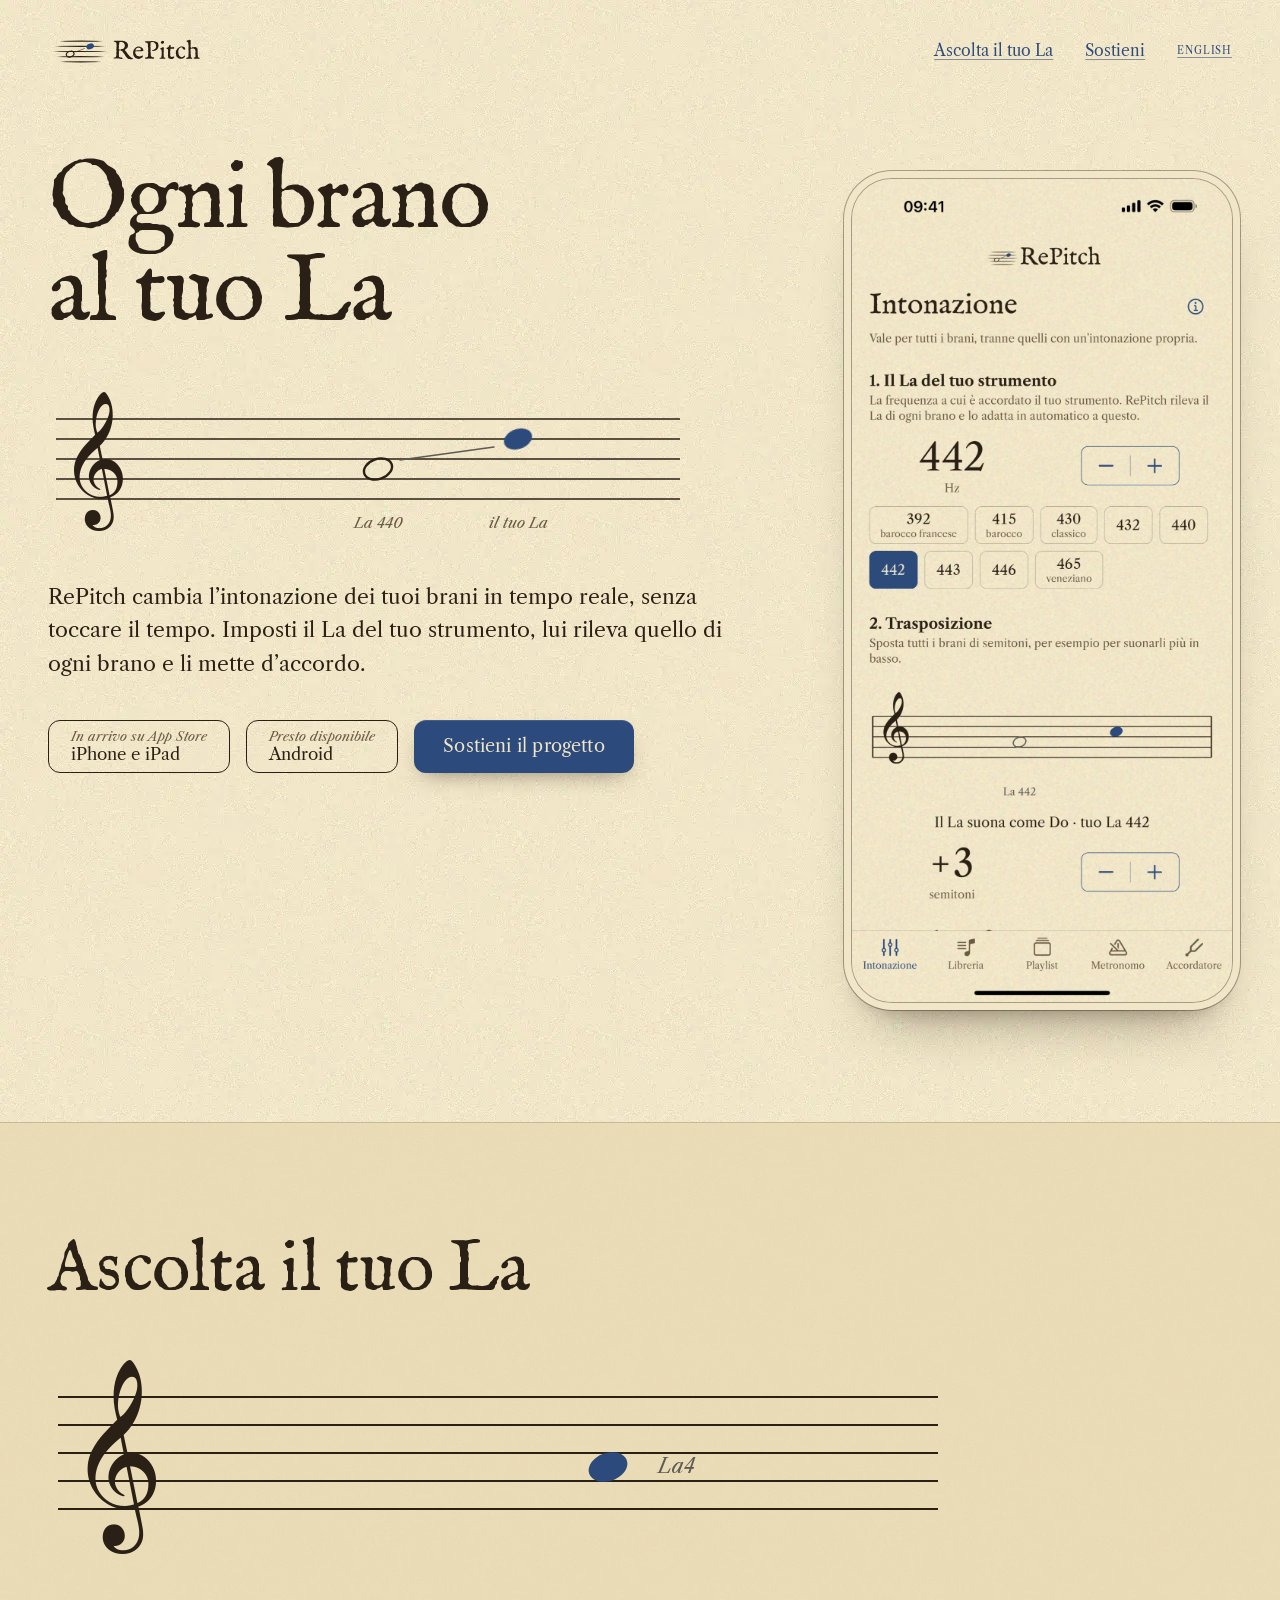
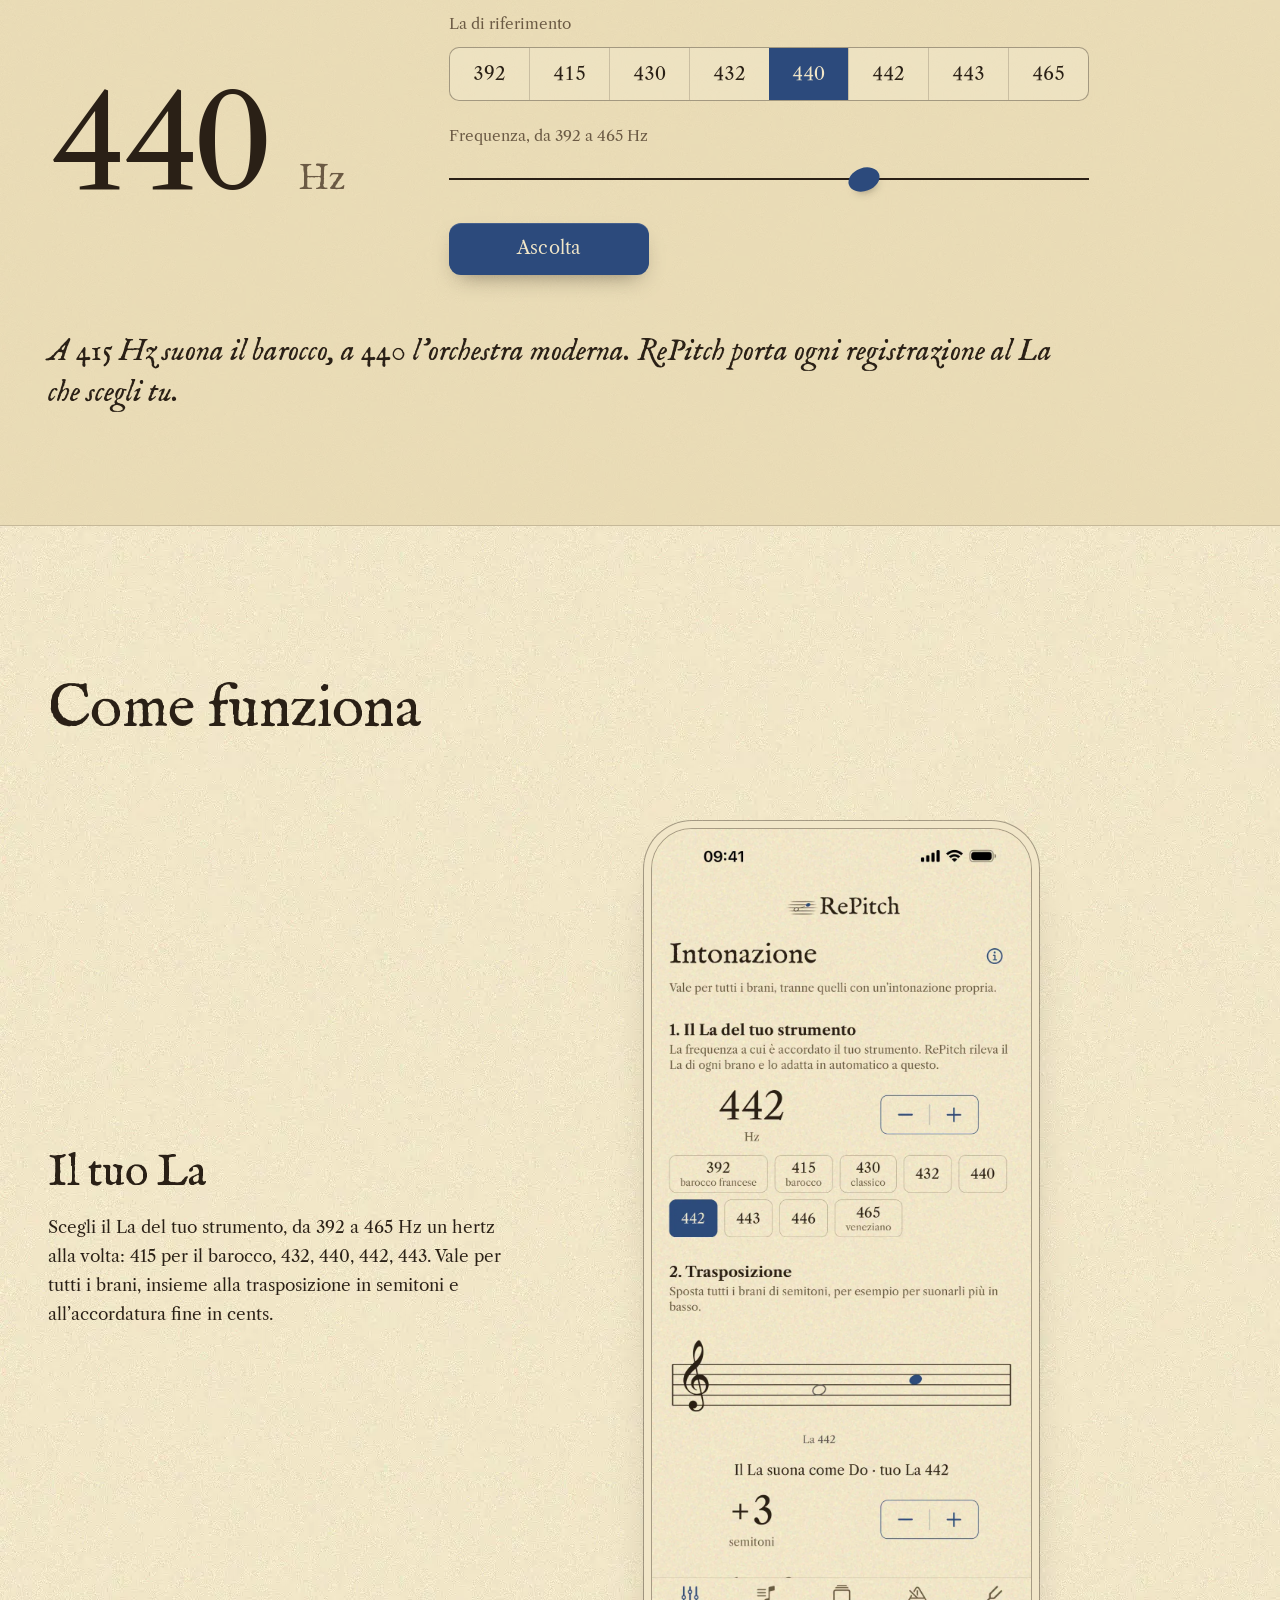
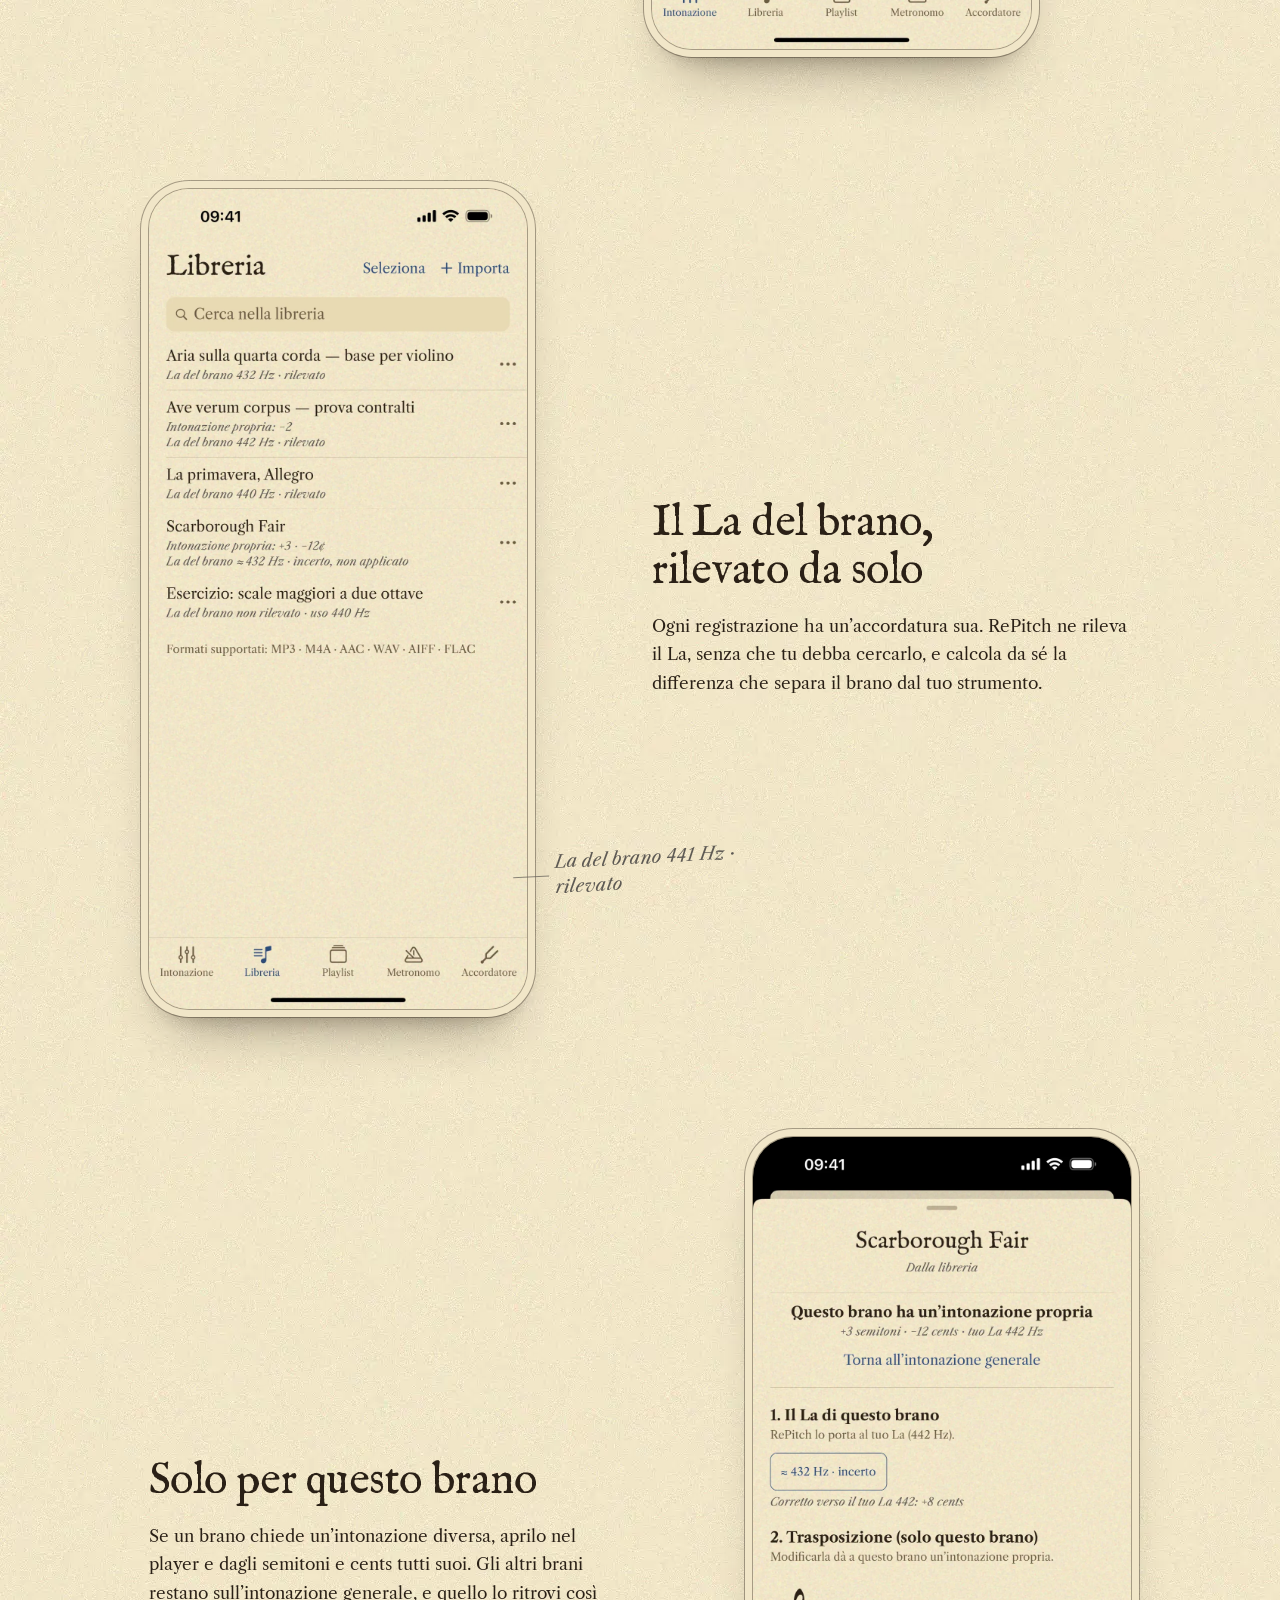
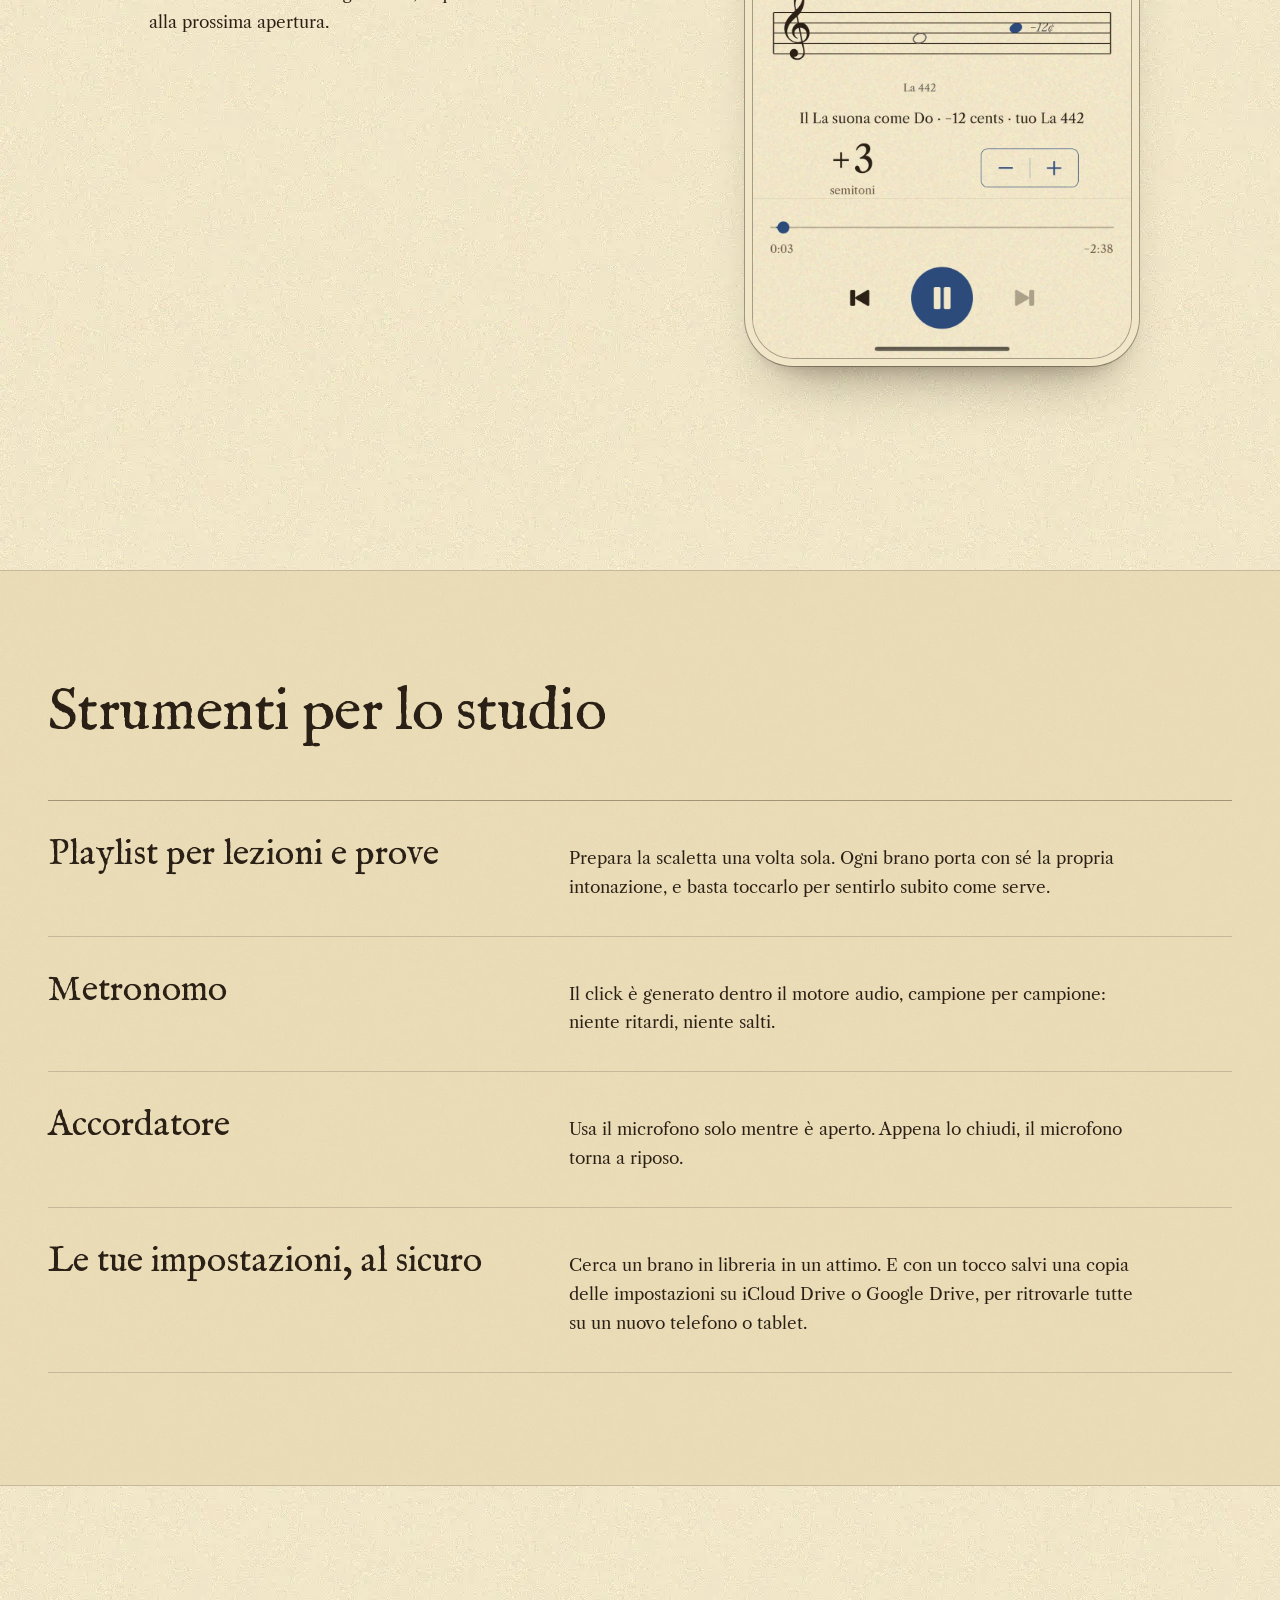
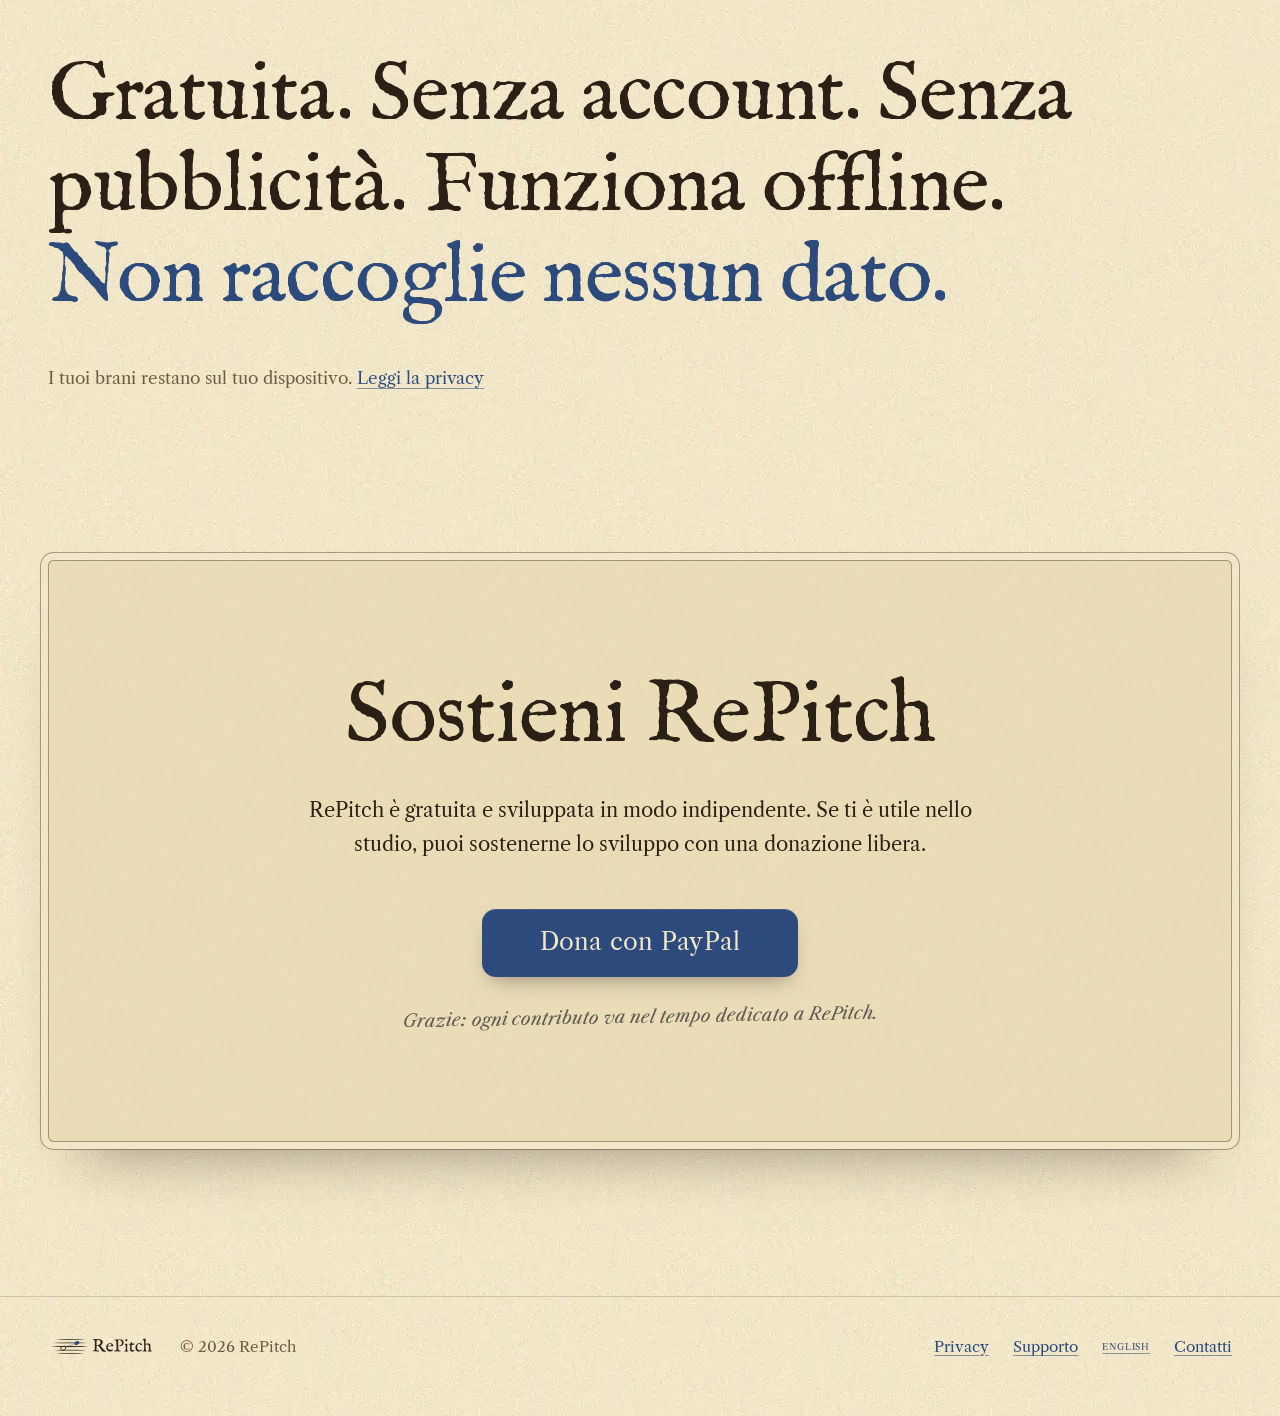
==== index.html @ 749bb919 "Aggiorna sito 2026-10-16" ====
<!doctype html>
<html lang="it" class="no-js">
<head>
<meta charset="utf-8">
<meta name="viewport" content="width=device-width, initial-scale=1">
<title>RePitch — Ogni brano al tuo La</title>
<meta name="description" content="RePitch cambia l’intonazione dei tuoi brani in tempo reale, senza toccare il tempo. App per iPhone e iPad, gratuita e senza account. Presto anche su Android.">
<meta name="theme-color" content="#F1E6C8" media="(prefers-color-scheme: light)">
<meta name="theme-color" content="#1B1510" media="(prefers-color-scheme: dark)">
<meta name="color-scheme" content="light dark">

<!-- Open Graph / Twitter: i crawler dei social richiedono URL ASSOLUTI. -->
<meta property="og:type" content="website">
<meta property="og:locale" content="it_IT">
<meta property="og:locale:alternate" content="en_GB">
<meta property="og:site_name" content="RePitch">
<meta property="og:title" content="RePitch — Ogni brano al tuo La">
<meta property="og:description" content="Cambia l’intonazione dei tuoi brani in tempo reale, senza toccare il tempo. In arrivo su App Store, presto anche su Android.">
<meta property="og:url" content="https://re-pitch.it/">
<meta property="og:image" content="https://re-pitch.it/assets/social/og-image.png">
<meta property="og:image:width" content="1200">
<meta property="og:image:height" content="630">
<meta property="og:image:alt" content="Ogni brano al tuo La — RePitch, in arrivo su App Store">
<meta name="twitter:card" content="summary_large_image">
<meta name="twitter:title" content="RePitch — Ogni brano al tuo La">
<meta name="twitter:description" content="Cambia l’intonazione dei tuoi brani in tempo reale, senza toccare il tempo.">
<meta name="twitter:image" content="https://re-pitch.it/assets/social/og-image.png">

<link rel="alternate" hreflang="it" href="https://re-pitch.it/">
<link rel="alternate" hreflang="en" href="https://re-pitch.it/en/">
<link rel="alternate" hreflang="x-default" href="https://re-pitch.it/en/">
<link rel="icon" href="assets/favicon-48.png" sizes="48x48" type="image/png">
<link rel="icon" href="assets/mark.svg" type="image/svg+xml">
<link rel="apple-touch-icon" href="assets/apple-touch-icon.png">
<link rel="preload" href="assets/fonts/fell.ttf" as="font" type="font/ttf" crossorigin>
<link rel="preload" href="assets/fonts/caslon.ttf" as="font" type="font/ttf" crossorigin>
<link rel="stylesheet" href="styles.css">
<script type="module" src="main.js"></script>
</head>
<body>
<a class="skip" href="#contenuto">Vai al contenuto</a>

<header class="top wrap">
  <a class="brand" href="./" aria-label="RePitch, pagina iniziale">
    <picture>
      <source srcset="assets/logo-dark.svg" media="(prefers-color-scheme: dark)">
      <img src="assets/logo.svg" alt="RePitch" width="1343" height="560">
    </picture>
  </a>
  <nav aria-label="Principale">
    <a href="#ascolta">Ascolta il tuo La</a>
    <a href="#sostieni">Sostieni</a>
    <a class="lang-switch lang-top" href="en/" lang="en" hreflang="en">English</a>
  </nav>
</header>

<main id="contenuto">

<!-- 1. Apertura -->
<section class="hero wrap" aria-labelledby="titolo">
  <div class="hero-copy">
    <h1 id="titolo">Ogni brano al tuo&nbsp;La</h1>

    <svg class="hero-staff" viewBox="0 0 640 160" role="img" aria-label="Un rigo musicale: la nota sale fino all’altezza giusta">
      <g class="lines" stroke="currentColor" stroke-width="1.6">
        <line x1="8" x2="632" y1="35" y2="35"/><line x1="8" x2="632" y1="55" y2="55"/><line x1="8" x2="632" y1="75" y2="75"/><line x1="8" x2="632" y1="95" y2="95"/><line x1="8" x2="632" y1="115" y2="115"/>
      </g>
      <text class="clef" x="22" y="115" font-size="80" fill="currentColor" aria-hidden="true">&#x1D11E;</text>
      <ellipse class="note-ref" cx="330" cy="85" rx="14.5" ry="10" transform="rotate(-20 330 85)" fill="none" stroke="currentColor" stroke-width="2.4"/>
      <line class="gliss" x1="352" y1="76" x2="446" y2="63" stroke="var(--pencil)" stroke-width="1.4" stroke-linecap="round"/>
      <g class="note-rise"><ellipse cx="470" cy="55" rx="14.5" ry="10" transform="rotate(-20 470 55)" fill="var(--blue)"/></g>
      <text class="staff-label" x="330" y="144" text-anchor="middle" font-size="15" fill="var(--sepia)">La 440</text>
      <text class="staff-label" x="470" y="144" text-anchor="middle" font-size="15" fill="var(--sepia)">il tuo La</text>
    </svg>

    <p class="lead">RePitch cambia l’intonazione dei tuoi brani in tempo reale, senza toccare il tempo. Imposti il La del tuo strumento, lui rileva quello di ogni brano e li mette d’accordo.</p>

    <div class="actions">
      <p class="badge" role="note">
        <span class="badge-small">In arrivo su App Store</span>
        <span class="badge-big">iPhone e iPad</span>
      </p>
      <p class="badge" role="note">
        <span class="badge-small">Presto disponibile</span>
        <span class="badge-big">Android</span>
      </p>
      <a class="btn btn-solid" href="https://paypal.me/matteofrige459" data-donate rel="noopener">Sostieni il progetto</a>
    </div>
  </div>

  <figure class="phone hero-phone">
    <div class="frame">
      <picture>
        <source srcset="assets/intonazione-tab-dark.webp" media="(prefers-color-scheme: dark)">
        <img src="assets/intonazione-tab-light.webp" width="1000" height="2173" alt="La schermata Intonazione di RePitch: il rigo con il La, i semitoni, i cents e i preset del La di riferimento." fetchpriority="high">
      </picture>
    </div>
  </figure>
</section>

<!-- 2. Firma interattiva -->
<section id="ascolta" class="sign band" aria-labelledby="t-ascolta" data-la>
  <div class="wrap">
    <h2 id="t-ascolta">Ascolta il tuo&nbsp;La</h2>

    <svg class="sign-staff" viewBox="0 0 900 232" role="img" aria-label="Rigo musicale con la chiave di violino e la nota La">
      <g stroke="currentColor" stroke-width="2">
        <line x1="10" x2="890" y1="50" y2="50"/><line x1="10" x2="890" y1="78" y2="78"/><line x1="10" x2="890" y1="106" y2="106"/><line x1="10" x2="890" y1="134" y2="134"/><line x1="10" x2="890" y1="162" y2="162"/>
      </g>
      <text class="clef" x="34" y="162" font-size="112" fill="currentColor" aria-hidden="true">&#x1D11E;</text>
      <g data-la-note>
        <ellipse cx="560" cy="120" rx="20" ry="14" transform="rotate(-20 560 120)" fill="var(--blue)"/>
        <text class="staff-label" x="610" y="126" font-size="20" fill="var(--pencil)" font-style="italic">La4</text>
      </g>
    </svg>

    <div class="sign-ui">
      <div class="sign-value">
        <output for="la-slider" data-la-value aria-live="off">440</output>
        <span class="unit">Hz</span>
      </div>

      <div class="sign-controls">
        <fieldset class="presets">
          <legend>La di riferimento</legend>
          <div class="seg">
            <input type="radio" name="la-preset" id="p392" value="392"><label for="p392">392</label>
            <input type="radio" name="la-preset" id="p415" value="415"><label for="p415">415</label>
            <input type="radio" name="la-preset" id="p430" value="430"><label for="p430">430</label>
            <input type="radio" name="la-preset" id="p432" value="432"><label for="p432">432</label>
            <input type="radio" name="la-preset" id="p440" value="440" checked><label for="p440">440</label>
            <input type="radio" name="la-preset" id="p442" value="442"><label for="p442">442</label>
            <input type="radio" name="la-preset" id="p443" value="443"><label for="p443">443</label>
            <input type="radio" name="la-preset" id="p465" value="465"><label for="p465">465</label>
          </div>
        </fieldset>

        <div class="slider-row">
          <label for="la-slider">Frequenza, da 392 a 465 Hz</label>
          <input id="la-slider" data-la-slider type="range" min="392" max="465" step="1" value="440">
        </div>

        <button type="button" class="btn btn-solid btn-play js-only" data-la-play data-label-play="Ascolta" data-label-stop="Ferma" aria-pressed="false">Ascolta</button>
      </div>
    </div>

    <p class="sign-line">A 415 Hz suona il barocco, a 440 l’orchestra moderna. RePitch porta ogni registrazione al La che scegli tu.</p>
  </div>
</section>

<!-- 3. Come funziona -->
<section id="come-funziona" class="steps wrap" aria-labelledby="t-come">
  <h2 id="t-come" class="section-title">Come funziona</h2>

  <article class="step step-a">
    <div class="step-text">
      <h3>Il tuo La</h3>
      <p>Scegli il La del tuo strumento, da 392 a 465&nbsp;Hz un hertz alla volta: 415 per il barocco, 432, 440, 442, 443. Vale per tutti i brani, insieme alla trasposizione in semitoni e all’accordatura fine in cents.</p>
    </div>
    <figure class="phone">
      <div class="frame">
        <picture>
          <source srcset="assets/intonazione-tab-dark.webp" media="(prefers-color-scheme: dark)">
          <img src="assets/intonazione-tab-light.webp" width="1000" height="2173" alt="Il La di riferimento 442 selezionato nella schermata Intonazione." loading="lazy">
        </picture>
      </div>
    </figure>
  </article>

  <article class="step step-b">
    <figure class="phone">
      <div class="frame">
        <picture>
          <source srcset="assets/libreria-dark.webp" media="(prefers-color-scheme: dark)">
          <img src="assets/libreria-light.webp" width="1000" height="2173" alt="La libreria di RePitch con i brani importati e, accanto ad alcuni, l’intonazione propria annotata." loading="lazy">
        </picture>
      </div>
      <p class="pencil pencil-note" aria-hidden="false">La del brano 441&nbsp;Hz · rilevato</p>
    </figure>
    <div class="step-text">
      <h3>Il La del brano, rilevato da solo</h3>
      <p>Ogni registrazione ha un’accordatura sua. RePitch ne rileva il La, senza che tu debba cercarlo, e calcola da sé la differenza che separa il brano dal tuo strumento.</p>
    </div>
  </article>

  <article class="step step-c">
    <div class="step-text">
      <h3>Solo per questo brano</h3>
      <p>Se un brano chiede un’intonazione diversa, aprilo nel player e dagli semitoni e cents tutti suoi. Gli altri brani restano sull’intonazione generale, e quello lo ritrovi così alla prossima apertura.</p>
    </div>
    <figure class="phone">
      <div class="frame">
        <picture>
          <source srcset="assets/player-dark.webp" media="(prefers-color-scheme: dark)">
          <img src="assets/player-light.webp" width="1000" height="2173" alt="Il player di un brano con impostazioni proprie: il La del brano rilevato, il rigo e la trasposizione di più 3 semitoni." loading="lazy">
        </picture>
      </div>
    </figure>
  </article>
</section>

<!-- 4. Strumenti per lo studio -->
<section class="tools band" aria-labelledby="t-studio">
  <div class="wrap">
    <h2 id="t-studio" class="section-title">Strumenti per lo studio</h2>
    <dl class="ledger">
      <div>
        <dt>Playlist per lezioni e prove</dt>
        <dd>Prepara la scaletta una volta sola. Ogni brano porta con sé la propria intonazione, e basta toccarlo per sentirlo subito come serve.</dd>
      </div>
      <div>
        <dt>Metronomo</dt>
        <dd>Il click è generato dentro il motore audio, campione per campione: niente ritardi, niente salti.</dd>
      </div>
      <div>
        <dt>Accordatore</dt>
        <dd>Usa il microfono solo mentre è aperto. Appena lo chiudi, il microfono torna a riposo.</dd>
      </div>
      <div>
        <dt>Le tue impostazioni, al sicuro</dt>
        <dd>Cerca un brano in libreria in un attimo. E con un tocco salvi una copia delle impostazioni su iCloud Drive o Google Drive, per ritrovarle tutte su un nuovo telefono o tablet.</dd>
      </div>
    </dl>
  </div>
</section>

<!-- 5. Rispetto -->
<section class="respect wrap" aria-labelledby="t-rispetto">
  <h2 id="t-rispetto" class="visually-hidden">Come ti tratta RePitch</h2>
  <p class="respect-big">Gratuita. Senza account. Senza pubblicità. Funziona offline. <span>Non raccoglie nessun dato.</span></p>
  <p class="respect-small">I tuoi brani restano sul tuo dispositivo. <a href="privacy.html">Leggi la privacy</a></p>
</section>

<!-- 6. Sostieni -->
<section id="sostieni" class="support wrap" aria-labelledby="t-sostieni">
  <div class="plaque">
    <h2 id="t-sostieni">Sostieni RePitch</h2>
    <p class="support-text">RePitch è gratuita e sviluppata in modo indipendente. Se ti è utile nello studio, puoi sostenerne lo sviluppo con una donazione libera.</p>
    <a class="btn btn-solid btn-big" href="https://paypal.me/matteofrige459" data-donate rel="noopener">Dona con PayPal</a>
    <p class="pencil">Grazie: ogni contributo va nel tempo dedicato a RePitch.</p>
  </div>
</section>

</main>

<footer class="foot wrap">
  <a class="brand brand-small" href="./" aria-label="RePitch, pagina iniziale">
    <picture>
      <source srcset="assets/logo-dark.svg" media="(prefers-color-scheme: dark)">
      <img src="assets/logo.svg" alt="RePitch" width="1343" height="560" loading="lazy">
    </picture>
  </a>
  <p>© 2026 RePitch</p>
  <nav aria-label="Note legali e contatti">
    <a href="privacy.html">Privacy</a>
    <a href="support.html">Supporto</a>
    <a class="lang-switch" href="en/" lang="en" hreflang="en">English</a>
    <a href="mailto:info@re-pitch.it" data-contact>Contatti</a>
  </nav>
</footer>

</body>
</html>
---- styles.css ----
/* RePitch — carta da musica invecchiata, inchiostro d'incisione, un solo accento blu Henle. */
@font-face { font-family: "IM Fell English"; src: url(assets/fonts/fell.ttf) format("truetype"); font-weight: 400; font-style: normal; font-display: swap; }
@font-face { font-family: "IM Fell English"; src: url(assets/fonts/fell-italic.ttf) format("truetype"); font-weight: 400; font-style: italic; font-display: swap; }
@font-face { font-family: "Libre Caslon Text"; src: url(assets/fonts/caslon.ttf) format("truetype"); font-weight: 400; font-style: normal; font-display: swap; }
@font-face { font-family: "Libre Caslon Text"; src: url(assets/fonts/caslon-italic.ttf) format("truetype"); font-weight: 400; font-style: italic; font-display: swap; }
@font-face { font-family: "Libre Caslon Text"; src: url(assets/fonts/caslon-bold.ttf) format("truetype"); font-weight: 700; font-style: normal; font-display: swap; }
@font-face { font-family: "Noto Music"; src: url(assets/fonts/music.ttf) format("truetype"); font-display: block; }

:root {
  --paper: #F1E6C8;
  --plate: #E8D9B3;
  --ink: #2A2016;
  --sepia: #6B5A44;
  --blue: #2C4A7C;
  --on-blue: #F1E6C8;
  --pencil: #5E5A54;
  --rule: rgba(42, 32, 22, .38);
  --rule-soft: rgba(42, 32, 22, .18);
  --shadow: rgba(42, 32, 22, .5);
  --grain: url(assets/grain-light.webp);

  --fell: "IM Fell English", "Iowan Old Style", Georgia, serif;
  --caslon: "Libre Caslon Text", "Iowan Old Style", Georgia, serif;
  --gutter: clamp(16px, 4vw, 48px);
  --max: 1240px;
  --ease: cubic-bezier(.16, 1, .3, 1);
  color-scheme: light;
}
@media (prefers-color-scheme: dark) {
  :root {
    --paper: #1B1510;
    --plate: #261E16;
    --ink: #EBDDBA;
    --sepia: #B5A584;
    --blue: #9DB4DD;
    --on-blue: #1B1510;
    --pencil: #A39C90;
    --rule: rgba(235, 221, 186, .34);
    --rule-soft: rgba(235, 221, 186, .16);
    --shadow: rgba(0, 0, 0, .75);
    --grain: url(assets/grain-dark.webp);
    color-scheme: dark;
  }
}

*, *::before, *::after { box-sizing: border-box; }
html { -webkit-text-size-adjust: 100%; scroll-behavior: smooth; scroll-padding-top: 24px; scrollbar-color: var(--sepia) var(--paper); scrollbar-width: thin; }
body {
  margin: 0;
  background: var(--paper) var(--grain) repeat top left / 512px 512px;
  color: var(--ink);
  font: 400 1.0625rem/1.7 var(--caslon);
  font-variant-numeric: lining-nums;
  overflow-x: hidden;
  text-rendering: optimizeLegibility;
}
img, svg { display: block; max-width: 100%; height: auto; }
.visually-hidden { position: absolute; width: 1px; height: 1px; overflow: hidden; clip-path: inset(50%); white-space: nowrap; }
.wrap { width: 100%; max-width: calc(var(--max) + 2 * var(--gutter)); margin-inline: auto; padding-inline: var(--gutter); }

/* Superfici del browser, tematizzate */
::selection { background: var(--blue); color: var(--on-blue); }
:focus-visible { outline: 2px solid var(--blue); outline-offset: 4px; border-radius: 3px; }
a { color: var(--blue); text-decoration-line: underline; text-decoration-thickness: 1px; text-underline-offset: .22em; text-decoration-color: color-mix(in srgb, var(--blue) 55%, transparent); }
a:hover { text-decoration-thickness: 2px; text-decoration-color: currentColor; }
.skip { position: absolute; left: var(--gutter); top: -60px; background: var(--blue); color: var(--on-blue); padding: .6em 1em; z-index: 10; text-decoration: none; }
.skip:focus { top: 12px; }

h1, h2, h3 { font-family: var(--fell); font-weight: 400; margin: 0; text-wrap: balance; letter-spacing: -.01em; }
p { margin: 0; }

/* --- Testata -------------------------------------------------------------- */
.top { display: flex; align-items: center; justify-content: space-between; gap: 16px; padding-block: 20px 8px; }
.brand { display: block; width: clamp(120px, 14vw, 152px); text-decoration: none; }
.brand img { width: 100%; }
.brand-small { width: 104px; }
.top nav { display: flex; gap: clamp(14px, 3vw, 32px); font-size: .98rem; }

/* Selettore di lingua: nella testata sparisce sugli schermi stretti (resta nel piede). */
.lang-switch { letter-spacing: .06em; font-size: .88em; font-variant-caps: all-small-caps; }
@media (max-width: 560px) { .top .lang-top { display: none; } }

/* --- Bottoni ---------------------------------------------------------------- */
.btn {
  display: inline-flex; align-items: center; justify-content: center;
  min-height: 52px; padding: .55em 1.6em;
  font: 400 1.125rem/1.2 var(--caslon); letter-spacing: .01em;
  border: 0; border-radius: 12px; cursor: pointer; text-decoration: none;
  transition: transform .35s var(--ease), box-shadow .35s var(--ease), background-color .2s;
}
.btn-solid { background: var(--blue); color: var(--on-blue); box-shadow: 0 1px 0 rgba(255,255,255,.12) inset, 0 10px 22px -10px var(--shadow); }
.btn-solid:hover { transform: translateY(-2px); box-shadow: 0 1px 0 rgba(255,255,255,.12) inset, 0 16px 28px -12px var(--shadow); text-decoration: none; }
.btn-solid:active { transform: translateY(0); box-shadow: 0 6px 12px -8px var(--shadow); }
.btn-solid:focus-visible { outline-color: var(--ink); }
.btn-big { min-height: 68px; padding-inline: 2.4em; font-size: clamp(1.25rem, 3vw, 1.5rem); border-radius: 14px; }

/* Stato "presto disponibile": un'etichetta, non un download */
.badge { display: inline-flex; flex-direction: column; justify-content: center; min-height: 52px; padding: .45em 1.3em; border: 1px solid var(--ink); border-radius: 12px; line-height: 1.2; color: var(--ink); cursor: default; user-select: none; }
.badge-small { font-style: italic; font-size: .8rem; color: var(--sepia); }
.badge-big { font-size: 1.05rem; }

/* --- Apertura -------------------------------------------------------------- */
.hero { display: grid; gap: clamp(32px, 6vw, 72px); padding-block: clamp(32px, 6vw, 72px) clamp(64px, 10vw, 128px); align-items: start; }
.hero h1 { font-size: clamp(3.25rem, 11.5vw, 6rem); line-height: .96; letter-spacing: -.02em; max-width: 9em; }
.hero-staff { margin-top: clamp(28px, 4vw, 44px); width: 100%; max-width: 640px; color: var(--ink); overflow: visible; }
.hero-staff .clef, .sign-staff .clef { font-family: "Noto Music", serif; }
.hero-staff .staff-label, .sign-staff .staff-label { font-family: var(--caslon); font-style: italic; }
.lead { margin-top: clamp(24px, 3vw, 36px); font-size: clamp(1.125rem, 2.2vw, 1.3125rem); line-height: 1.6; max-width: 36em; color: var(--ink); }
.actions { margin-top: clamp(28px, 4vw, 40px); display: flex; flex-wrap: wrap; gap: 14px 16px; align-items: stretch; }
.hero-phone { justify-self: center; width: min(78%, 360px); }

/* Cornice sottile incisa */
.phone { margin: 0; }
.frame {
  border-radius: 40px; overflow: hidden; background: var(--plate);
  box-shadow:
    0 0 0 1px var(--rule),
    0 0 0 8px var(--paper),
    0 0 0 9px var(--rule),
    0 36px 56px -26px var(--shadow),
    0 14px 24px -14px var(--shadow);
}
.frame img { width: 100%; height: auto; aspect-ratio: 1000 / 2166; }

/* L'unico movimento d'autore: la nota sale fino all'altezza giusta */
@keyframes rise { from { transform: translateY(30px); } to { transform: translateY(0); } }
@keyframes ink-in { from { opacity: 0; } to { opacity: 1; } }
.hero-staff .note-rise { animation: rise 1.7s var(--ease) .45s both; }
.hero-staff .gliss { animation: ink-in .9s ease-out 1.5s both; }
@media (prefers-reduced-motion: reduce) {
  .hero-staff .note-rise, .hero-staff .gliss { animation: none; }
  html { scroll-behavior: auto; }
  .btn { transition: none; }
}

@media (min-width: 900px) {
  .hero { grid-template-columns: minmax(0, 7fr) minmax(0, 4fr); column-gap: clamp(48px, 7vw, 112px); padding-top: clamp(40px, 5vw, 72px); }
  .hero-phone { width: 100%; max-width: 380px; justify-self: end; margin-top: 16px; transform: translateY(8px); }
}

/* --- Sezioni a fascia (piastra) ------------------------------------------------ */
.band { background: color-mix(in srgb, var(--plate) 82%, transparent); border-block: 1px solid var(--rule-soft); }
.section-title { font-size: clamp(2.25rem, 6.5vw, 3.75rem); line-height: 1.02; }

/* --- Ascolta il tuo La --------------------------------------------------------------------------- */
.sign { padding-block: clamp(56px, 9vw, 112px); }
.sign h2 { font-size: clamp(2.5rem, 8vw, 4.5rem); line-height: 1; }
.sign-staff { width: 100%; max-width: 900px; margin: clamp(20px, 4vw, 40px) 0 0; color: var(--ink); overflow: visible; }
.sign-ui { display: grid; gap: clamp(24px, 4vw, 48px); margin-top: clamp(16px, 3vw, 32px); align-items: center; }
.sign-value { display: flex; align-items: baseline; gap: .25em; line-height: .9; }
.sign-value output { font-family: var(--caslon); font-variant-numeric: lining-nums tabular-nums; font-size: clamp(4.5rem, 20vw, 8rem); letter-spacing: -.03em; min-width: 3ch; }
.sign-value .unit { font-family: var(--fell); font-size: clamp(1.5rem, 5vw, 2.25rem); color: var(--sepia); }
.sign-controls { display: grid; gap: 22px; max-width: 640px; }
fieldset { margin: 0; padding: 0; border: 0; min-width: 0; }
legend { padding: 0; margin-bottom: 10px; font-size: .95rem; color: var(--sepia); }

/* Segmenti come nell'app: la scelta attiva è piena di blu */
.seg { position: relative; display: grid; grid-template-columns: repeat(4, 1fr); border: 1px solid var(--rule); border-radius: 10px; overflow: hidden; background: color-mix(in srgb, var(--paper) 60%, transparent); }
.seg input { position: absolute; opacity: 0; pointer-events: none; }
.seg label { display: flex; align-items: center; justify-content: center; min-height: 52px; font-variant-numeric: lining-nums tabular-nums; font-size: 1.125rem; cursor: pointer; border-top: 1px solid var(--rule-soft); border-left: 1px solid var(--rule-soft); transition: background-color .2s, color .2s; user-select: none; }
.seg label:nth-of-type(-n+4) { border-top: 0; }
.seg label:nth-of-type(4n+1) { border-left: 0; }
.seg label:hover { background: color-mix(in srgb, var(--blue) 12%, transparent); }
.seg input:checked + label { background: var(--blue); color: var(--on-blue); }
.seg input:focus-visible + label { outline: 2px solid var(--ink); outline-offset: -4px; border-radius: 6px; }
@media (min-width: 640px) {
  .seg { grid-template-columns: repeat(8, 1fr); }
  .seg label { border-top: 0; border-left: 1px solid var(--rule-soft); }
  .seg label:first-of-type { border-left: 0; }
}

.slider-row { display: grid; gap: 8px; }
.slider-row label { font-size: .95rem; color: var(--sepia); }
input[type=range] { -webkit-appearance: none; appearance: none; width: 100%; height: 44px; background: transparent; cursor: pointer; margin: 0; }
input[type=range]::-webkit-slider-runnable-track { height: 2px; background: var(--ink); }
input[type=range]::-moz-range-track { height: 2px; background: var(--ink); }
input[type=range]::-webkit-slider-thumb { -webkit-appearance: none; width: 32px; height: 23px; margin-top: -10.5px; border-radius: 50%; background: var(--blue); border: 0; box-shadow: 0 6px 10px -6px var(--shadow); transform: rotate(-20deg); }
input[type=range]::-moz-range-thumb { width: 32px; height: 23px; border-radius: 50%; background: var(--blue); border: 0; box-shadow: 0 6px 10px -6px var(--shadow); }
input[type=range]:focus-visible { outline: 2px solid var(--blue); outline-offset: 2px; }
.btn-play { justify-self: start; min-width: 200px; }
.no-js .js-only { display: none; }
.sign-line { margin-top: clamp(32px, 5vw, 56px); max-width: 34em; font-family: var(--fell); font-size: clamp(1.4rem, 3.4vw, 1.9rem); line-height: 1.35; font-style: italic; color: var(--ink); }
@media (min-width: 900px) {
  .sign-ui { grid-template-columns: auto 1fr; column-gap: clamp(48px, 8vw, 120px); }
}

/* --- Come funziona --------------------------------------------------------------------------- */
.steps { padding-block: clamp(72px, 12vw, 160px) clamp(32px, 6vw, 72px); }
.steps .section-title { margin-bottom: clamp(40px, 7vw, 88px); }
.step { display: grid; gap: 28px; margin-bottom: clamp(64px, 11vw, 140px); align-items: center; }
.step h3 { font-size: clamp(1.9rem, 5vw, 2.75rem); line-height: 1.08; margin-bottom: 16px; }
.step-text p { max-width: 34em; }
.step .phone { width: min(78%, 340px); justify-self: center; position: relative; }
.pencil { font-style: italic; color: var(--pencil); transform: rotate(-1.5deg); transform-origin: left center; font-size: 1.1rem; line-height: 1.4; }
.pencil-note { margin-top: 28px; text-align: center; transform-origin: center; }
.pencil-note::before { content: ""; display: block; width: 1px; height: 22px; margin: 0 auto 8px; background: var(--pencil); opacity: .7; transform: rotate(8deg); }
@media (min-width: 900px) {
  .step { grid-template-columns: repeat(12, 1fr); column-gap: 24px; }
  .step-text { align-self: center; }
  .step-a .step-text { grid-column: 1 / span 5; grid-row: 1; }
  .step-a .phone { grid-column: 7 / span 4; grid-row: 1; width: 100%; justify-self: stretch; }
  .step-b .phone { grid-column: 2 / span 4; grid-row: 1; width: 100%; justify-self: stretch; }
  .step-b .step-text { grid-column: 7 / span 5; grid-row: 1; }
  .step-c .step-text { grid-column: 2 / span 5; grid-row: 1; }
  .step-c .phone { grid-column: 8 / span 4; grid-row: 1; width: 100%; justify-self: stretch; }
  .step-b { margin-block: clamp(80px, 10vw, 140px); }
  .step-b .pencil-note { position: absolute; left: 100%; bottom: 14%; width: 11em; margin: 0 0 0 28px; text-align: left; transform: rotate(-3deg); }
  .step-b .pencil-note::before { display: none; }
  .step-b .pencil-note::after { content: ""; position: absolute; right: 100%; top: 50%; width: 36px; height: 1px; margin-right: 6px; background: var(--pencil); opacity: .7; }
}

/* --- Strumenti per lo studio ---------------------------------------------------------------------- */
.tools { padding-block: clamp(56px, 9vw, 112px); }
.ledger { margin: clamp(32px, 5vw, 56px) 0 0; border-top: 1px solid var(--rule); }
.ledger > div { display: grid; gap: 8px 48px; padding-block: clamp(22px, 3vw, 34px); border-bottom: 1px solid var(--rule-soft); }
.ledger dt { font-family: var(--fell); font-size: clamp(1.6rem, 3.6vw, 2.25rem); line-height: 1.1; }
.ledger dd { margin: 0; max-width: 34em; }
@media (min-width: 900px) { .ledger > div { grid-template-columns: 5fr 7fr; align-items: baseline; } }

/* --- Rispetto ---------------------------------------------------------------------------------------- */
.respect { padding-block: clamp(80px, 13vw, 176px); }
.respect-big { font-family: var(--fell); font-size: clamp(2.25rem, 7.6vw, 5.25rem); line-height: 1.08; letter-spacing: -.015em; max-width: 14em; text-wrap: balance; }
.respect-big span { color: var(--blue); }
.respect-small { margin-top: clamp(24px, 4vw, 40px); color: var(--sepia); }

/* --- Sostieni ----------------------------------------------------------------------------------------- */
.support { padding-block: 0 clamp(72px, 12vw, 160px); }
.plaque {
  position: relative; text-align: center; padding: clamp(44px, 9vw, 112px) clamp(20px, 6vw, 80px);
  background: color-mix(in srgb, var(--plate) 78%, transparent);
  border: 1px solid var(--rule); border-radius: 6px;
  box-shadow: 0 0 0 7px var(--paper), 0 0 0 8px var(--rule), 0 40px 60px -36px var(--shadow);
}
.plaque h2 { font-size: clamp(2.75rem, 9vw, 5.5rem); line-height: 1; }
.support-text { max-width: 36em; margin: clamp(20px, 3vw, 32px) auto clamp(32px, 5vw, 48px); font-size: clamp(1.125rem, 2.2vw, 1.25rem); }
.plaque .pencil { margin-top: 28px; transform-origin: center; transform: rotate(-1deg); }

/* --- Piede ------------------------------------------------------------------------------------------------------- */
.foot { display: flex; flex-wrap: wrap; align-items: center; gap: 16px 28px; padding-block: 28px 48px; border-top: 1px solid var(--rule-soft); font-size: .95rem; color: var(--sepia); }
.foot nav { display: flex; gap: 24px; margin-left: auto; }

/* --- Pagina privacy ------------------------------------------------------------------------------------------- */
.doc { padding-block: clamp(32px, 6vw, 72px) clamp(56px, 9vw, 112px); }
.doc > * { max-width: 40rem; }
.doc h1 { font-size: clamp(3rem, 9vw, 4.5rem); line-height: 1; }
.doc h2 { font-size: clamp(1.6rem, 4vw, 2.1rem); margin: clamp(32px, 5vw, 48px) 0 10px; }
.doc-date { color: var(--sepia); font-style: italic; margin-top: 10px; }
.doc-lead { font-family: var(--fell); font-size: clamp(1.4rem, 3.5vw, 1.8rem); line-height: 1.35; margin-top: clamp(24px, 4vw, 36px); }

/* --- Domande frequenti (pagina supporto) ----------------------------------------------------------------------- */
.faq { border-top: 1px solid var(--rule); max-width: 40rem; }
.faq details { border-bottom: 1px solid var(--rule-soft); padding-block: 14px; }
.faq summary { cursor: pointer; font-family: var(--fell); font-size: clamp(1.2rem, 3vw, 1.45rem); line-height: 1.25; }
.faq summary:focus-visible { outline: 2px solid var(--blue); outline-offset: 4px; }
.faq details p { margin-top: 10px; }

@media (max-width: 420px) {
  .actions > * { width: 100%; }
  .badge { align-items: flex-start; }
}
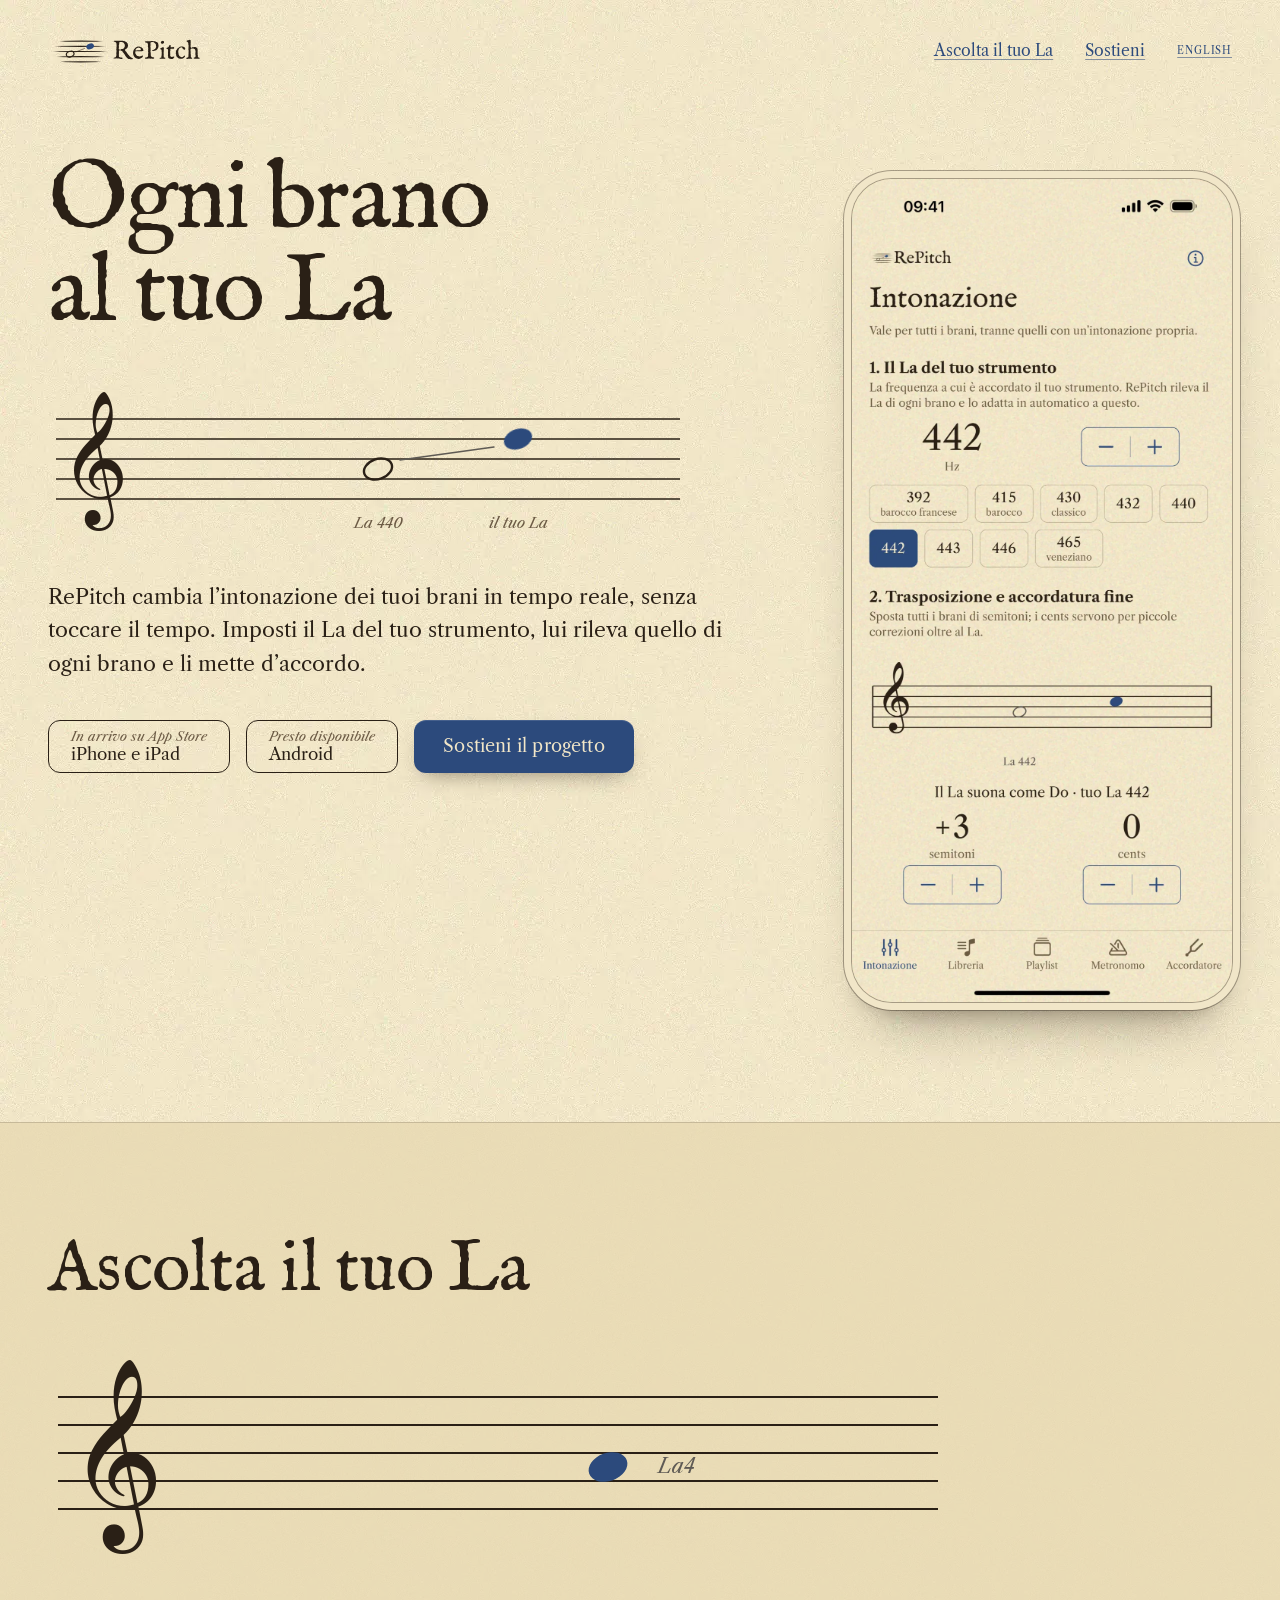
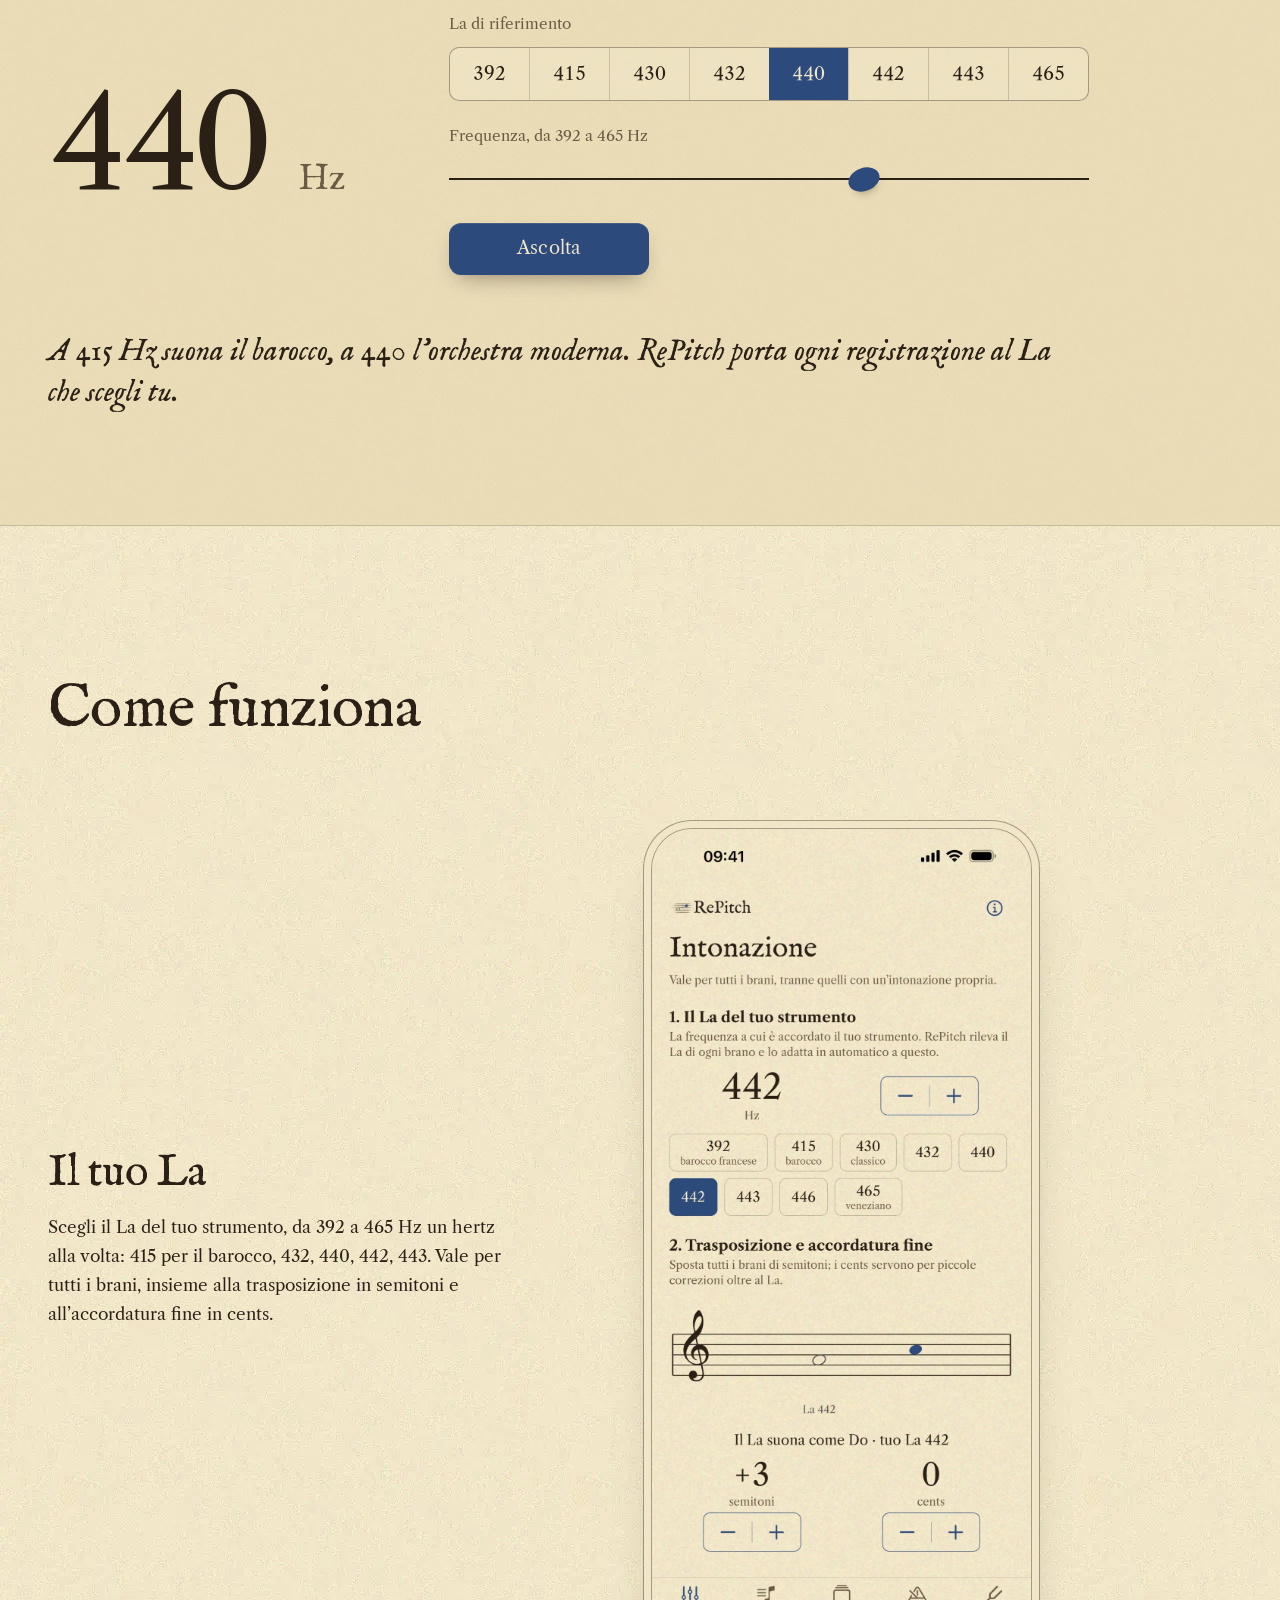
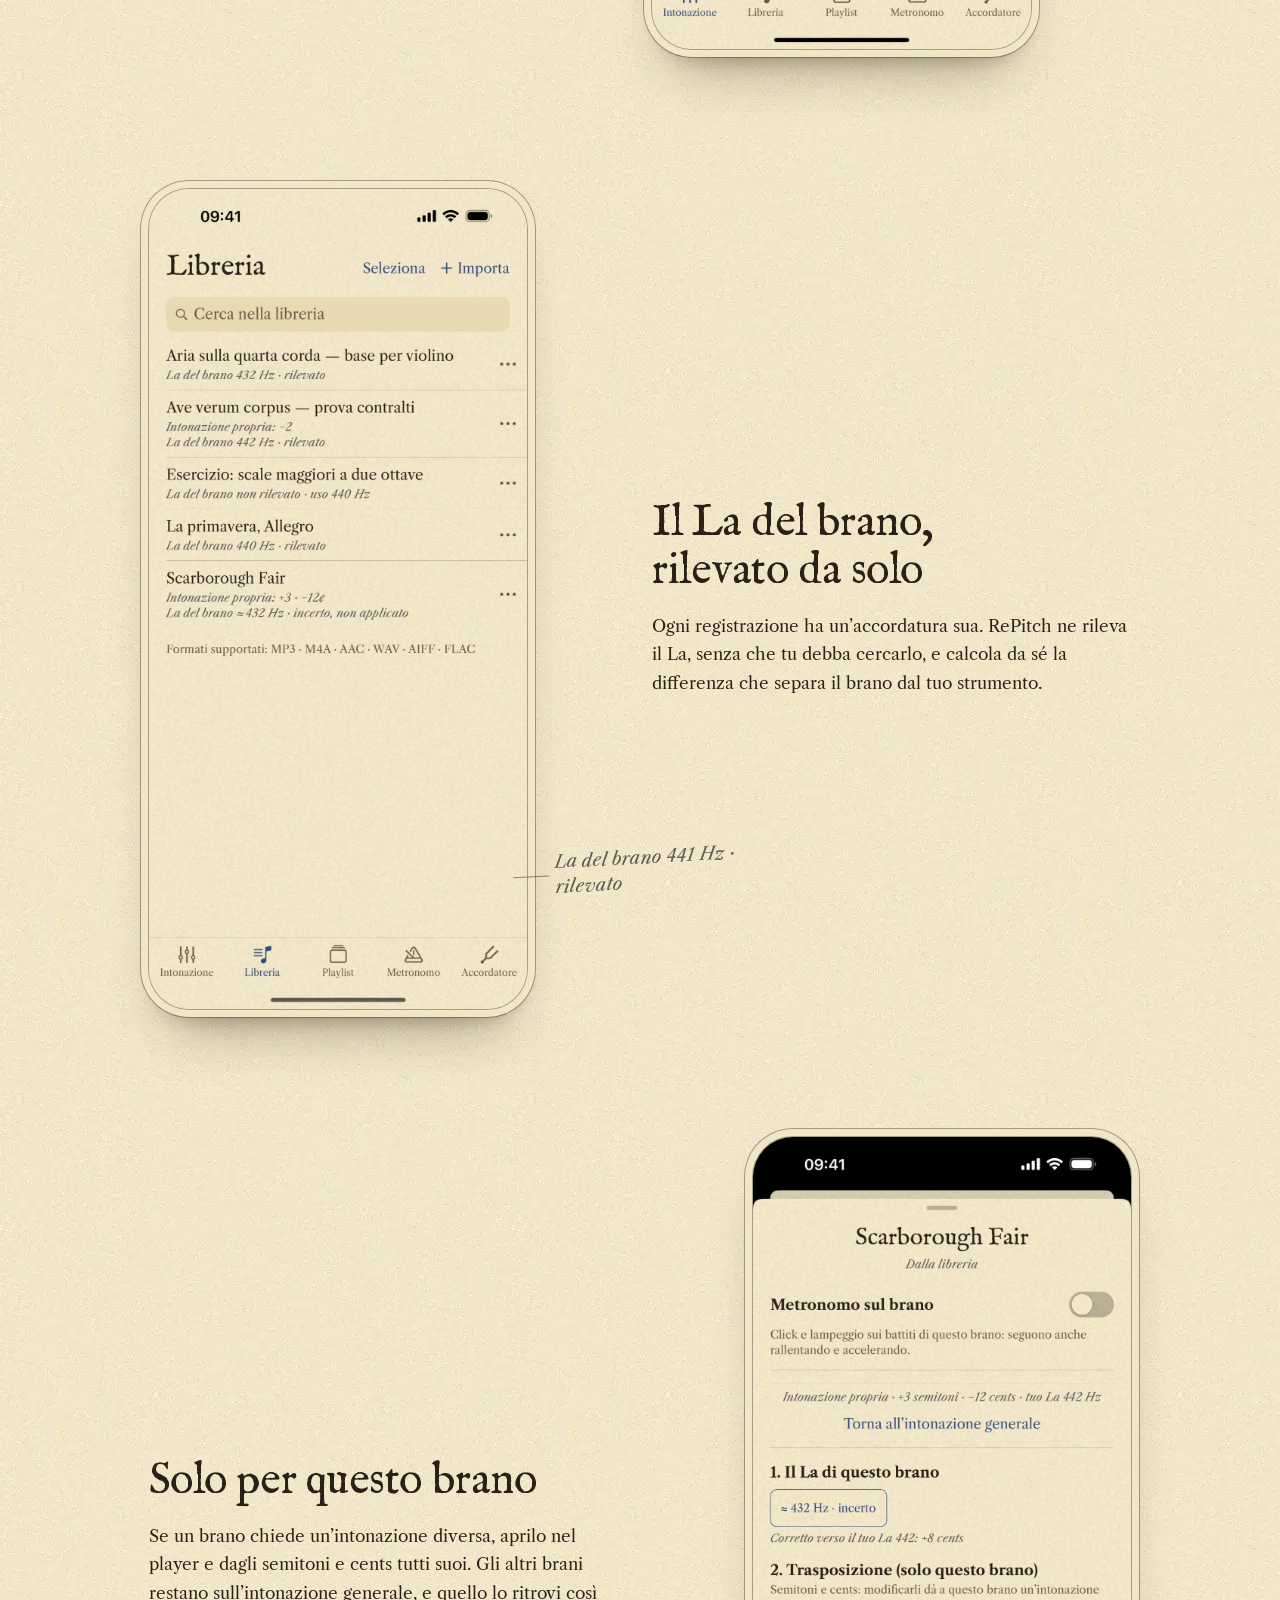
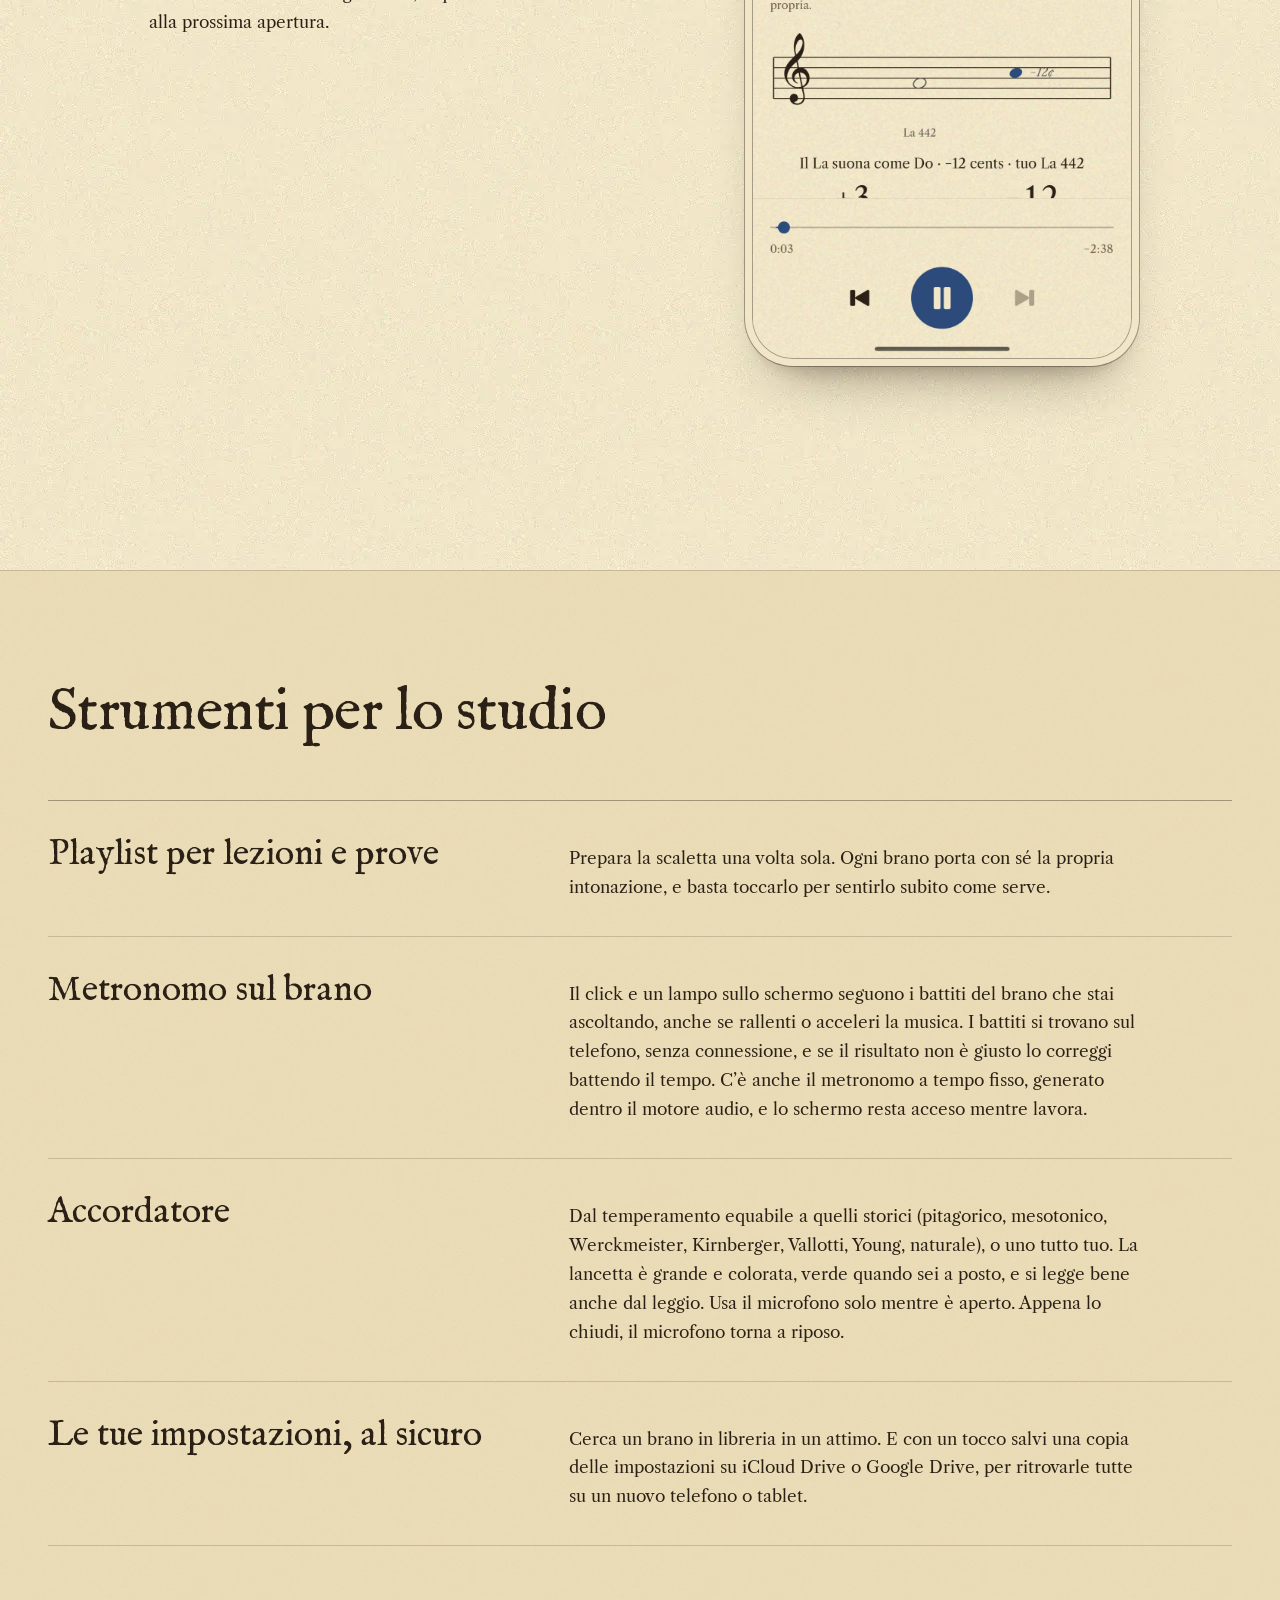
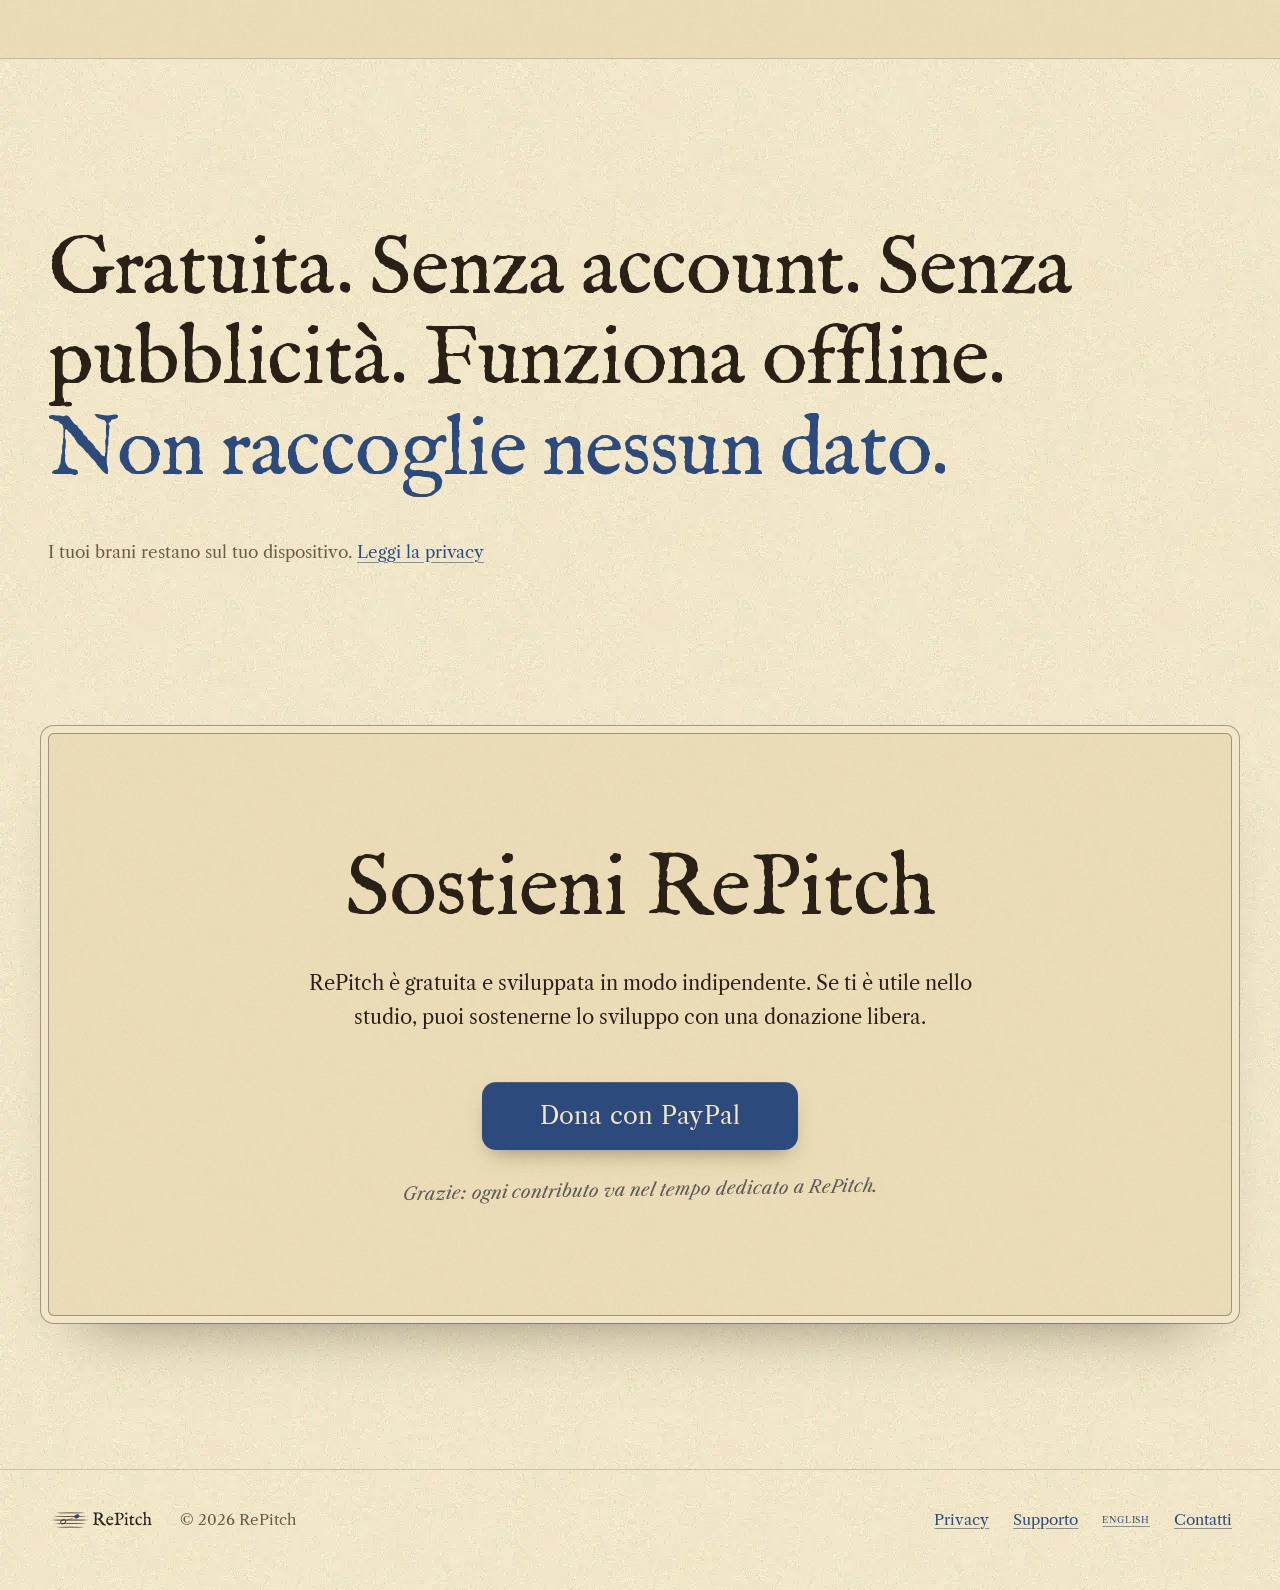
==== commit 4e77e895: "Aggiorna sito 2026-10-19" ====
--- a/index.html
+++ b/index.html
@@ -8,23 +8,29 @@
 <meta name="theme-color" content="#F1E6C8" media="(prefers-color-scheme: light)">
 <meta name="theme-color" content="#1B1510" media="(prefers-color-scheme: dark)">
 <meta name="color-scheme" content="light dark">
-
-<!-- Open Graph / Twitter: i crawler dei social richiedono URL ASSOLUTI. -->
+<link rel="canonical" href="https://re-pitch.it/">
+<meta name="author" content="Matteo Frigé">
+<meta name="robots" content="index, follow">
 <meta property="og:type" content="website">
+<meta property="og:site_name" content="RePitch">
 <meta property="og:locale" content="it_IT">
 <meta property="og:locale:alternate" content="en_GB">
-<meta property="og:site_name" content="RePitch">
+<meta property="og:url" content="https://re-pitch.it/">
 <meta property="og:title" content="RePitch — Ogni brano al tuo La">
 <meta property="og:description" content="Cambia l’intonazione dei tuoi brani in tempo reale, senza toccare il tempo. In arrivo su App Store, presto anche su Android.">
-<meta property="og:url" content="https://re-pitch.it/">
-<meta property="og:image" content="https://re-pitch.it/assets/social/og-image.png">
+<meta property="og:image" content="https://re-pitch.it/assets/social/og-image.jpg">
+<meta property="og:image:secure_url" content="https://re-pitch.it/assets/social/og-image.jpg">
+<meta property="og:image:type" content="image/jpeg">
 <meta property="og:image:width" content="1200">
 <meta property="og:image:height" content="630">
-<meta property="og:image:alt" content="Ogni brano al tuo La — RePitch, in arrivo su App Store">
+<meta property="og:image:alt" content="Ogni brano al tuo La — RePitch, l’app che cambia l’intonazione dei tuoi brani">
 <meta name="twitter:card" content="summary_large_image">
 <meta name="twitter:title" content="RePitch — Ogni brano al tuo La">
-<meta name="twitter:description" content="Cambia l’intonazione dei tuoi brani in tempo reale, senza toccare il tempo.">
-<meta name="twitter:image" content="https://re-pitch.it/assets/social/og-image.png">
+<meta name="twitter:description" content="Cambia l’intonazione dei tuoi brani in tempo reale, senza toccare il tempo. In arrivo su App Store, presto anche su Android.">
+<meta name="twitter:image" content="https://re-pitch.it/assets/social/og-image.jpg">
+<meta name="twitter:image:alt" content="Ogni brano al tuo La — RePitch, l’app che cambia l’intonazione dei tuoi brani">
+
+<!-- Open Graph / Twitter: i crawler dei social richiedono URL ASSOLUTI. -->
 
 <link rel="alternate" hreflang="it" href="https://re-pitch.it/">
 <link rel="alternate" hreflang="en" href="https://re-pitch.it/en/">
@@ -209,12 +215,12 @@
         <dd>Prepara la scaletta una volta sola. Ogni brano porta con sé la propria intonazione, e basta toccarlo per sentirlo subito come serve.</dd>
       </div>
       <div>
-        <dt>Metronomo</dt>
-        <dd>Il click è generato dentro il motore audio, campione per campione: niente ritardi, niente salti.</dd>
+        <dt>Metronomo sul brano</dt>
+        <dd>Il click e un lampo sullo schermo seguono i battiti del brano che stai ascoltando, anche se rallenti o acceleri la musica. I battiti si trovano sul telefono, senza connessione, e se il risultato non è giusto lo correggi battendo il tempo. C’è anche il metronomo a tempo fisso, generato dentro il motore audio, e lo schermo resta acceso mentre lavora.</dd>
       </div>
       <div>
         <dt>Accordatore</dt>
-        <dd>Usa il microfono solo mentre è aperto. Appena lo chiudi, il microfono torna a riposo.</dd>
+        <dd>Dal temperamento equabile a quelli storici (pitagorico, mesotonico, Werckmeister, Kirnberger, Vallotti, Young, naturale), o uno tutto tuo. La lancetta è grande e colorata, verde quando sei a posto, e si legge bene anche dal leggio. Usa il microfono solo mentre è aperto. Appena lo chiudi, il microfono torna a riposo.</dd>
       </div>
       <div>
         <dt>Le tue impostazioni, al sicuro</dt>
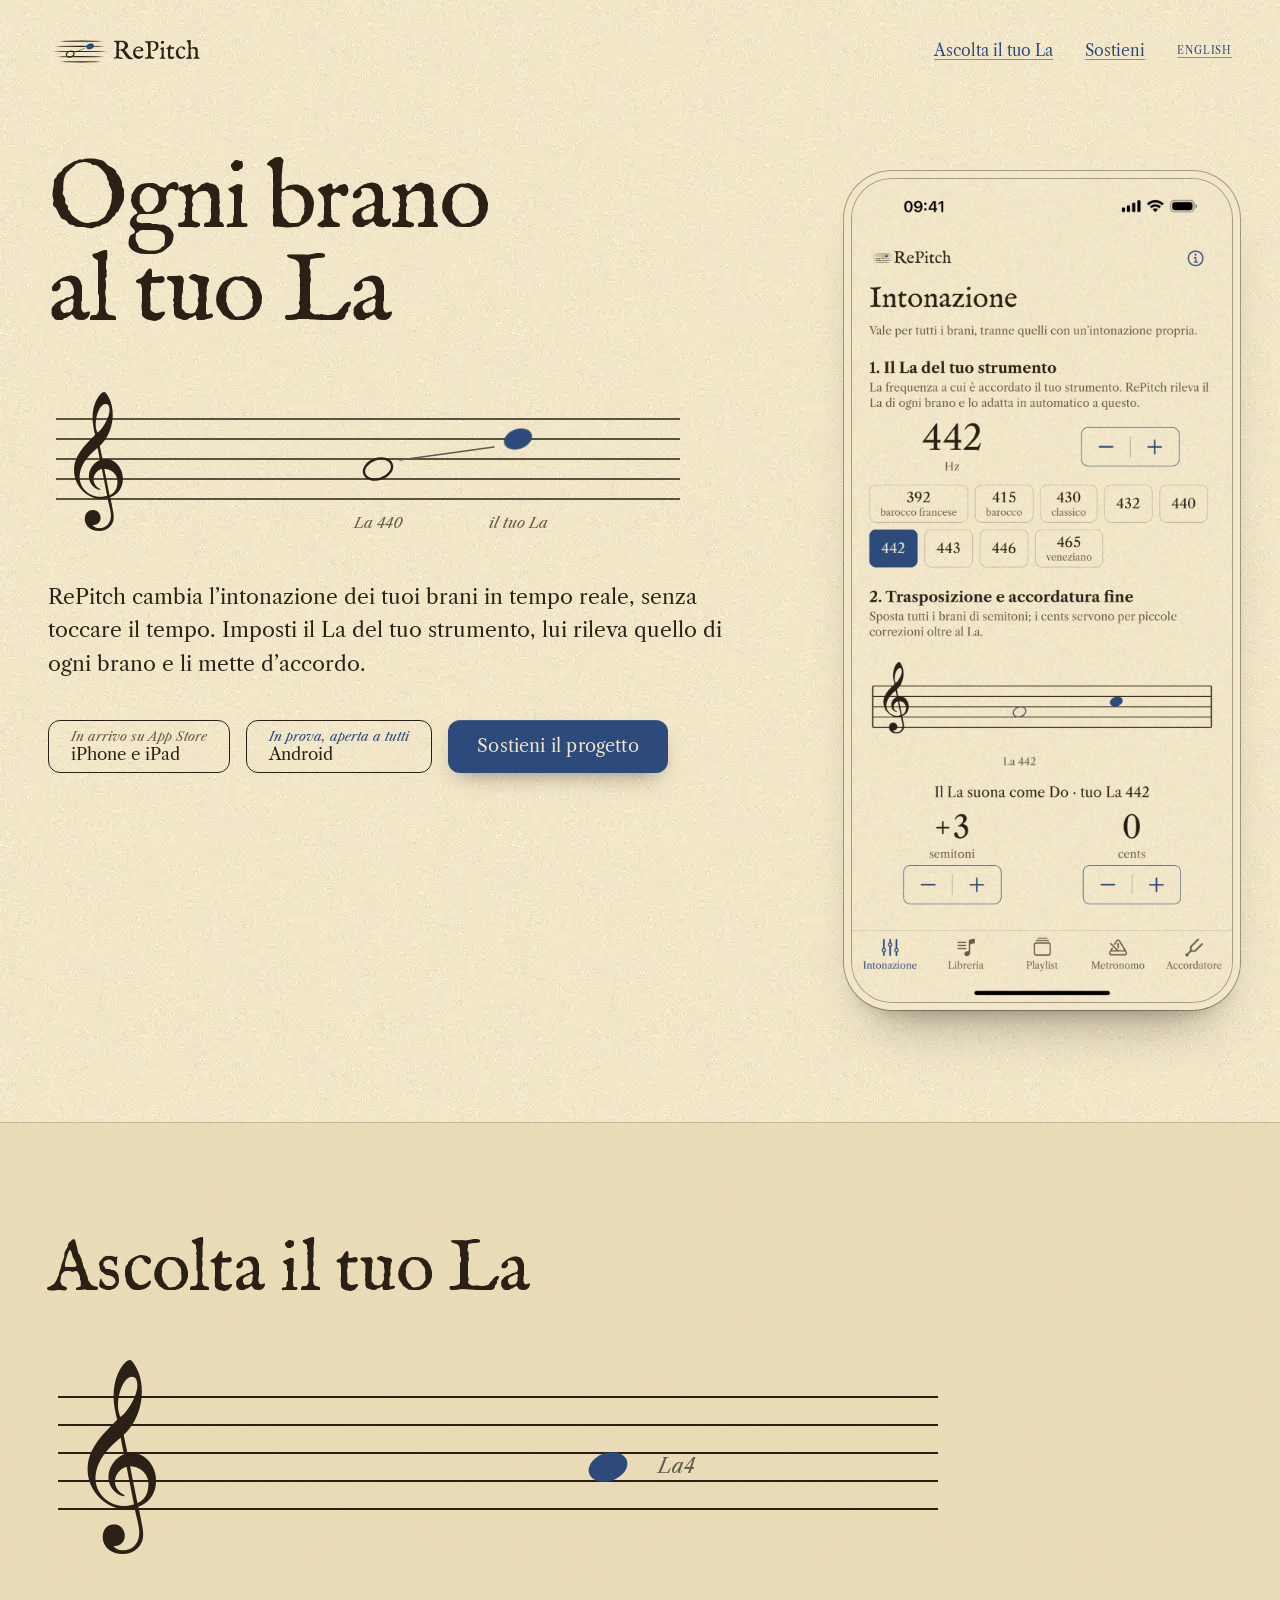
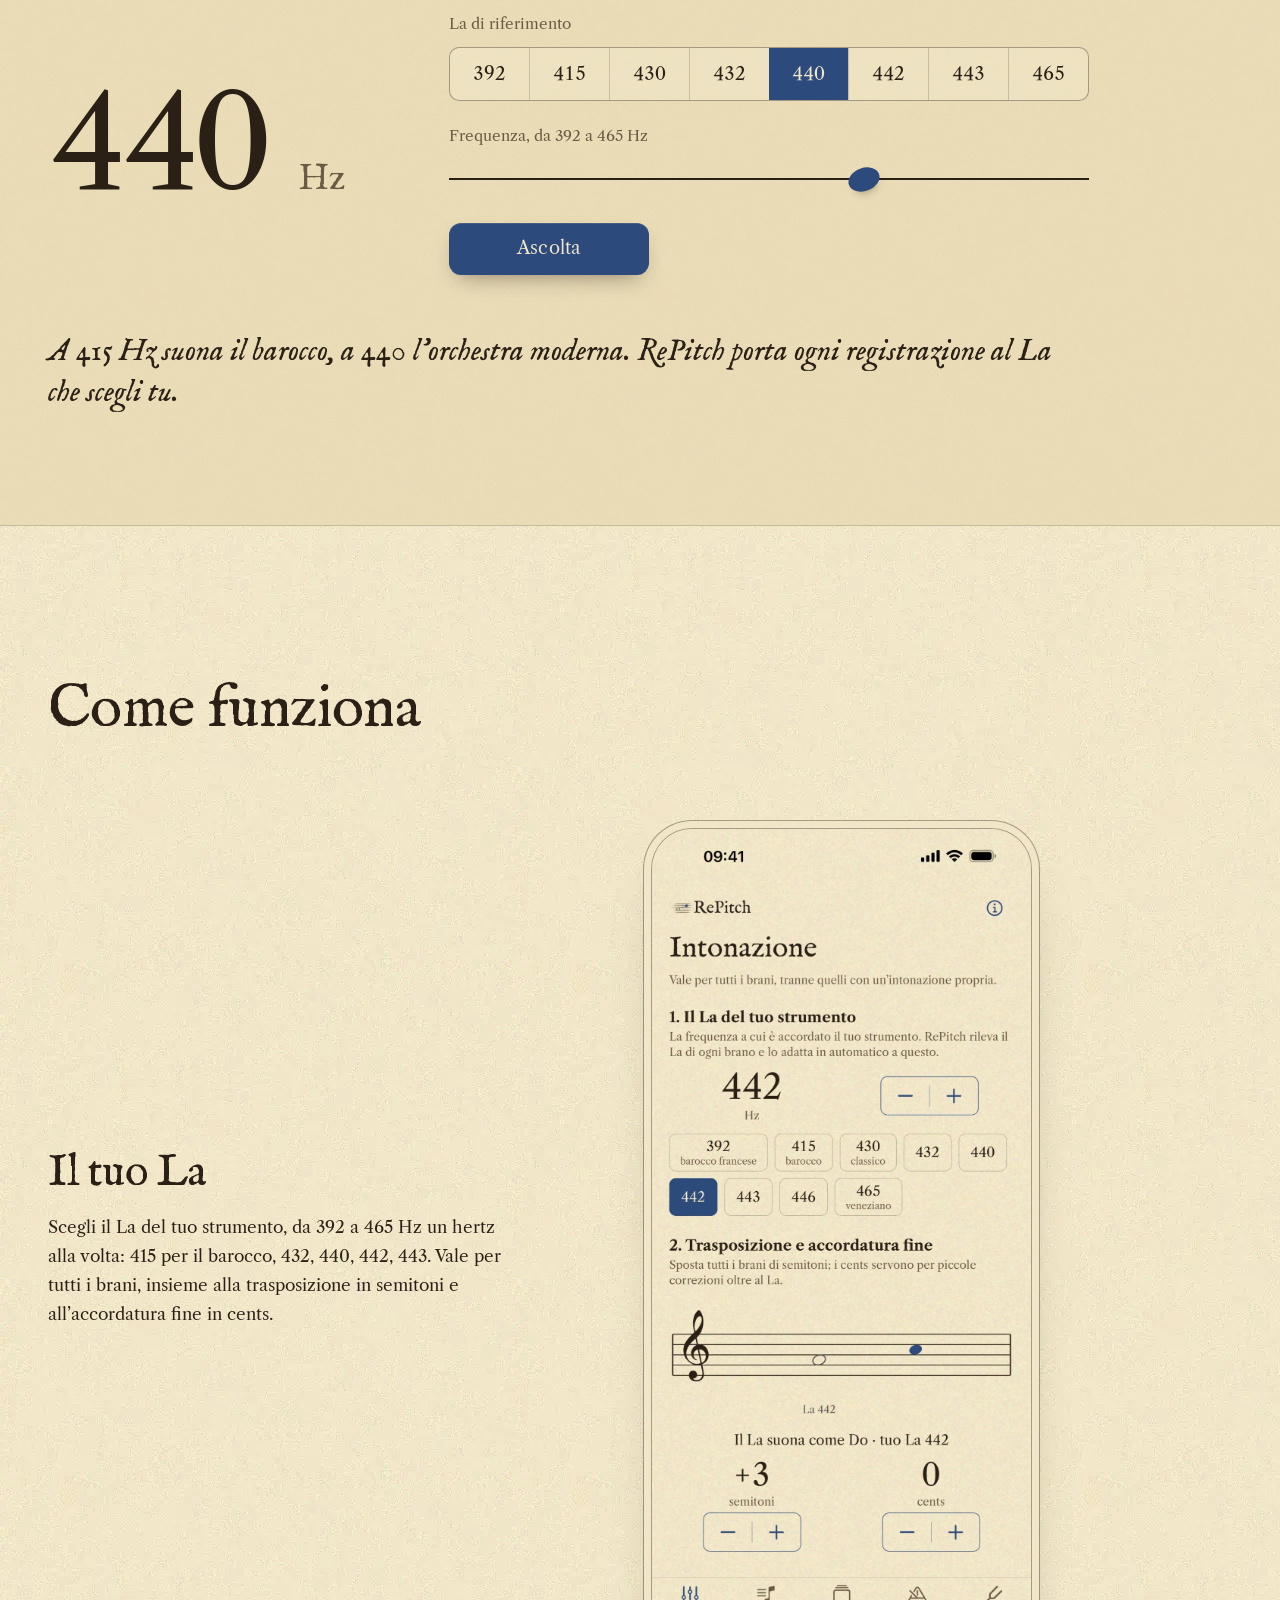
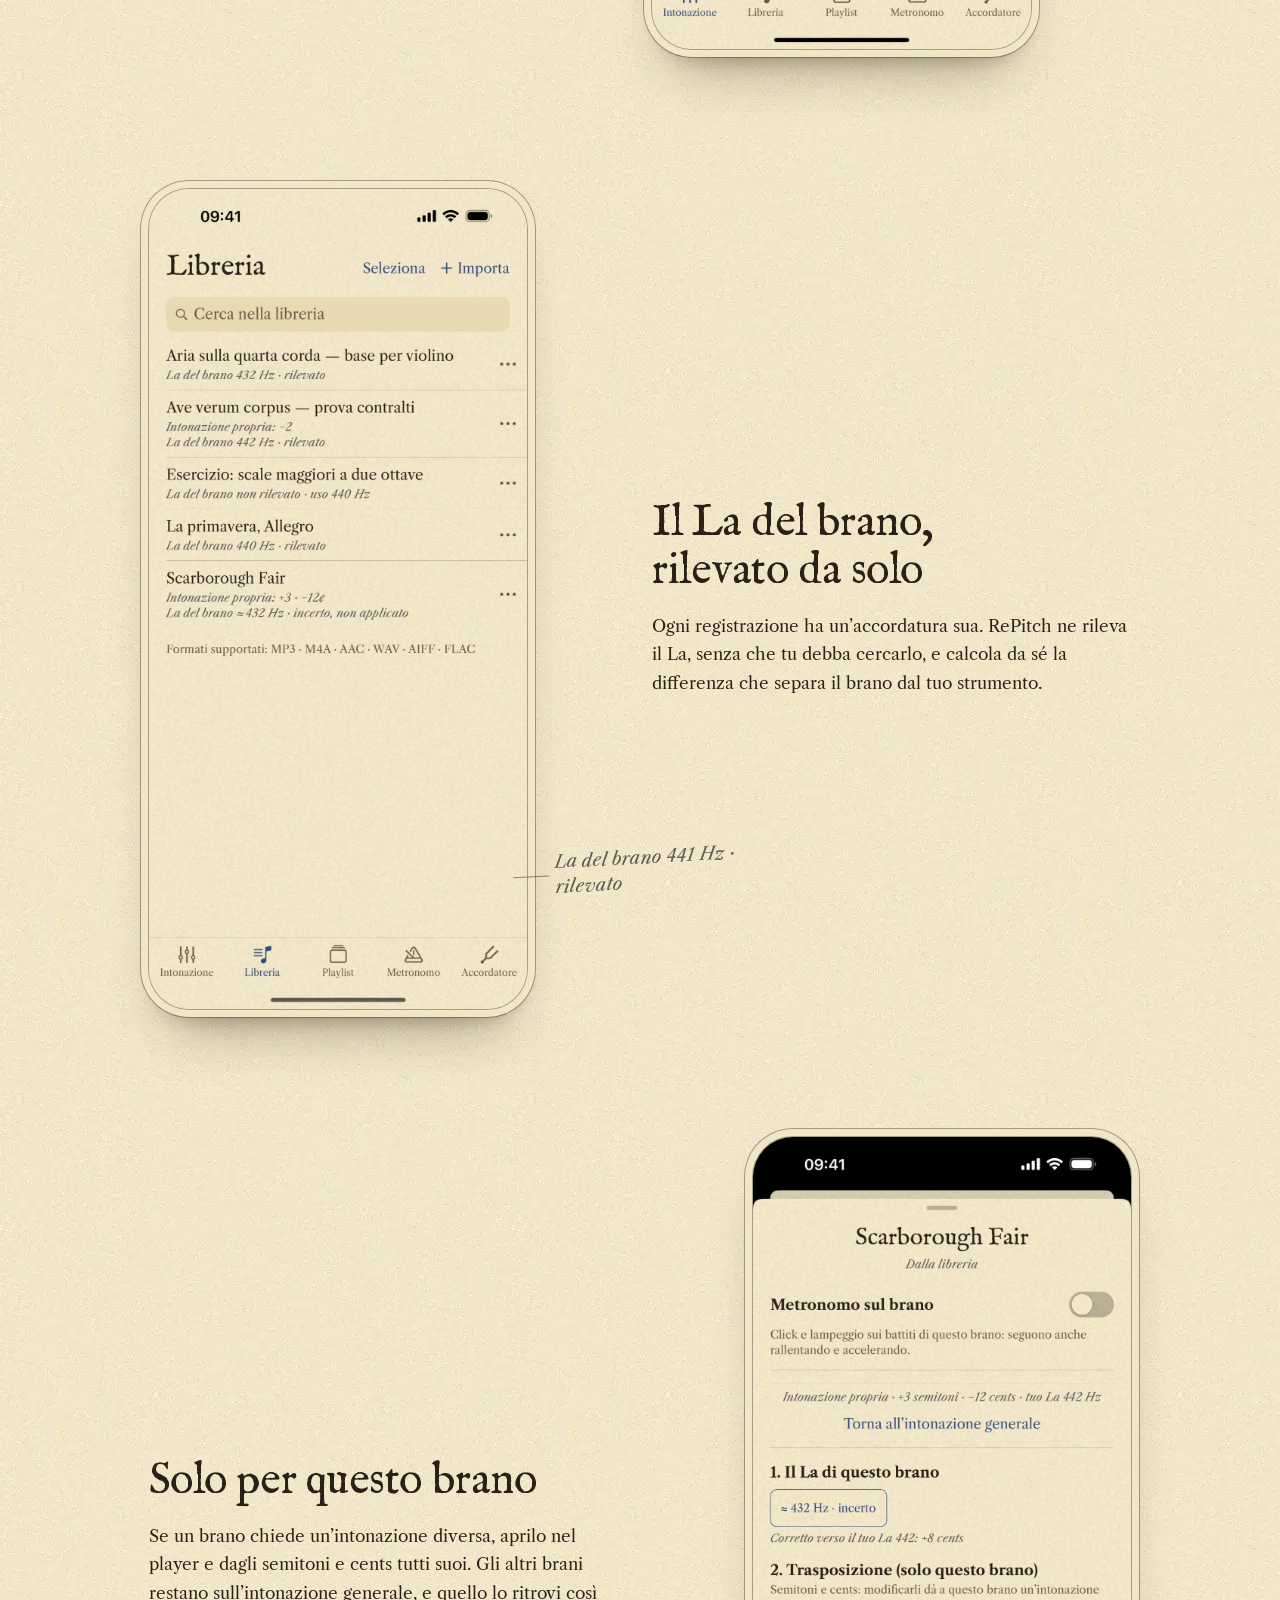
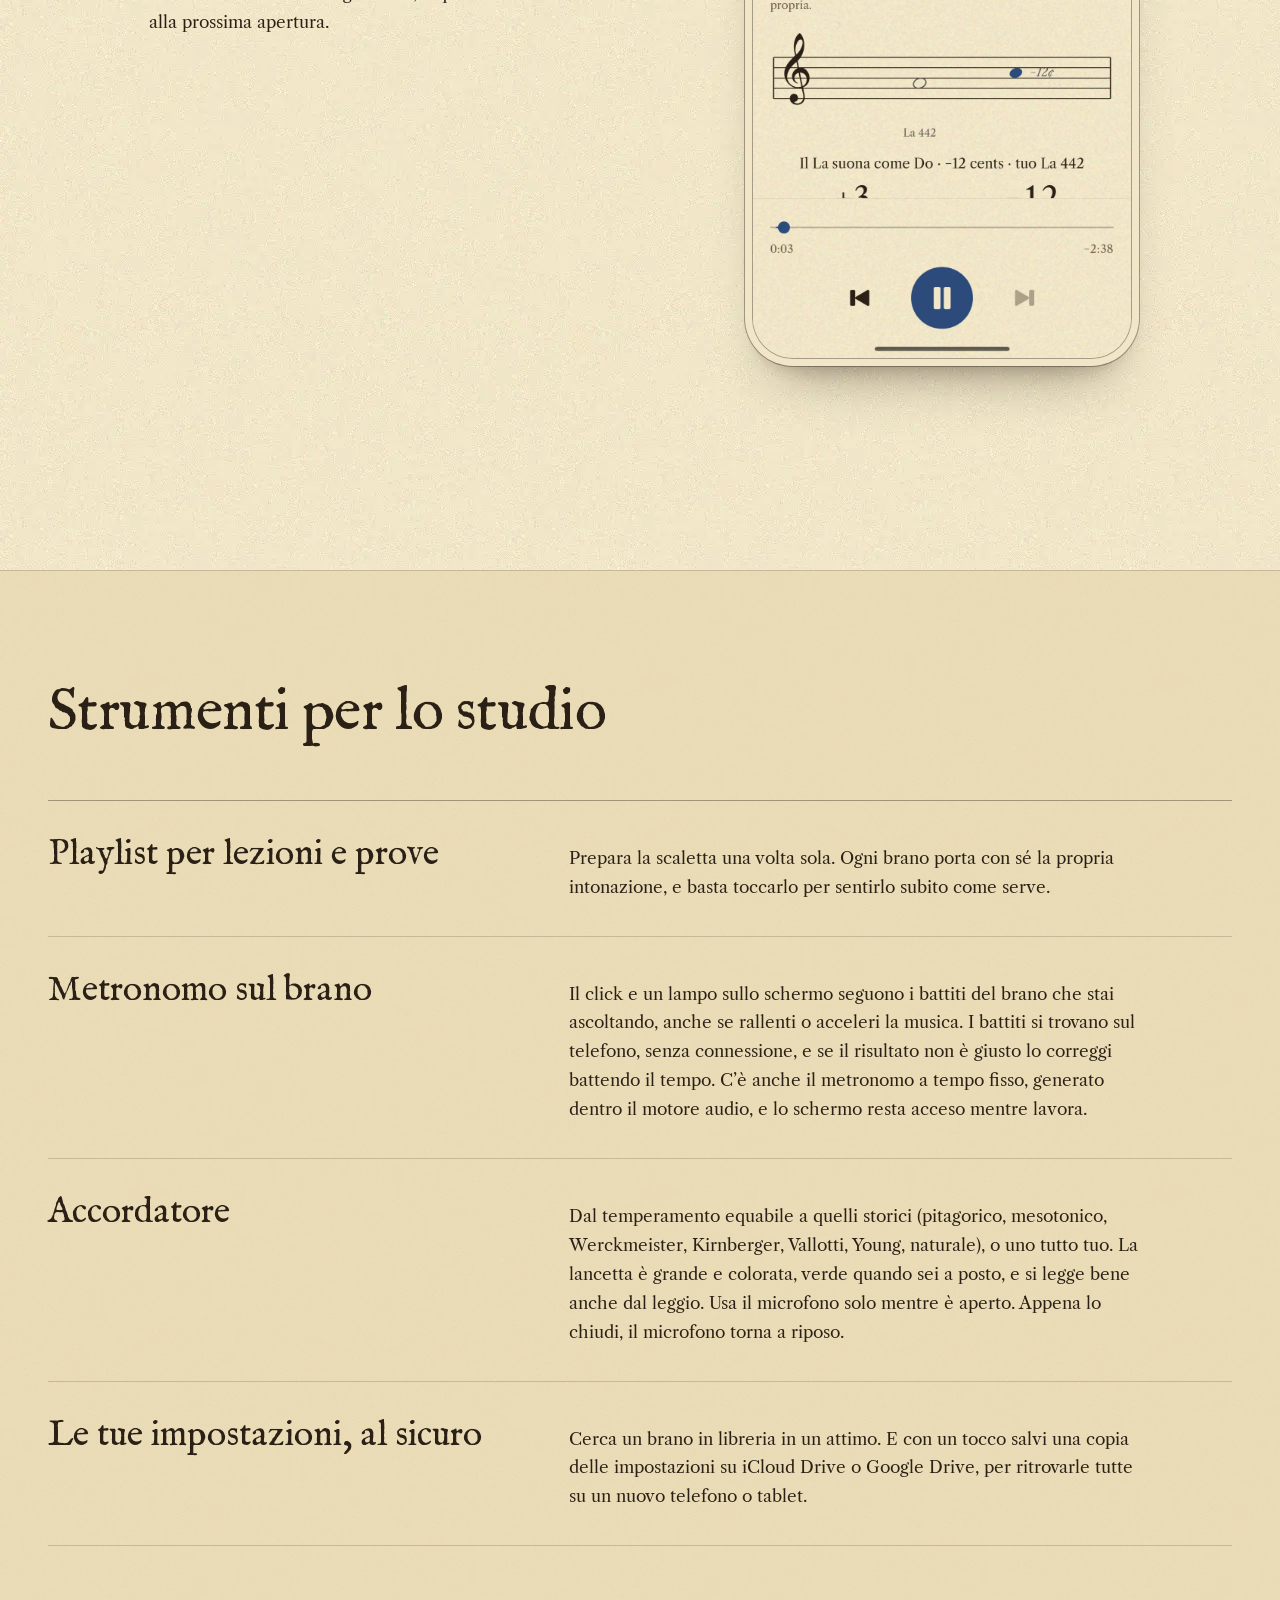
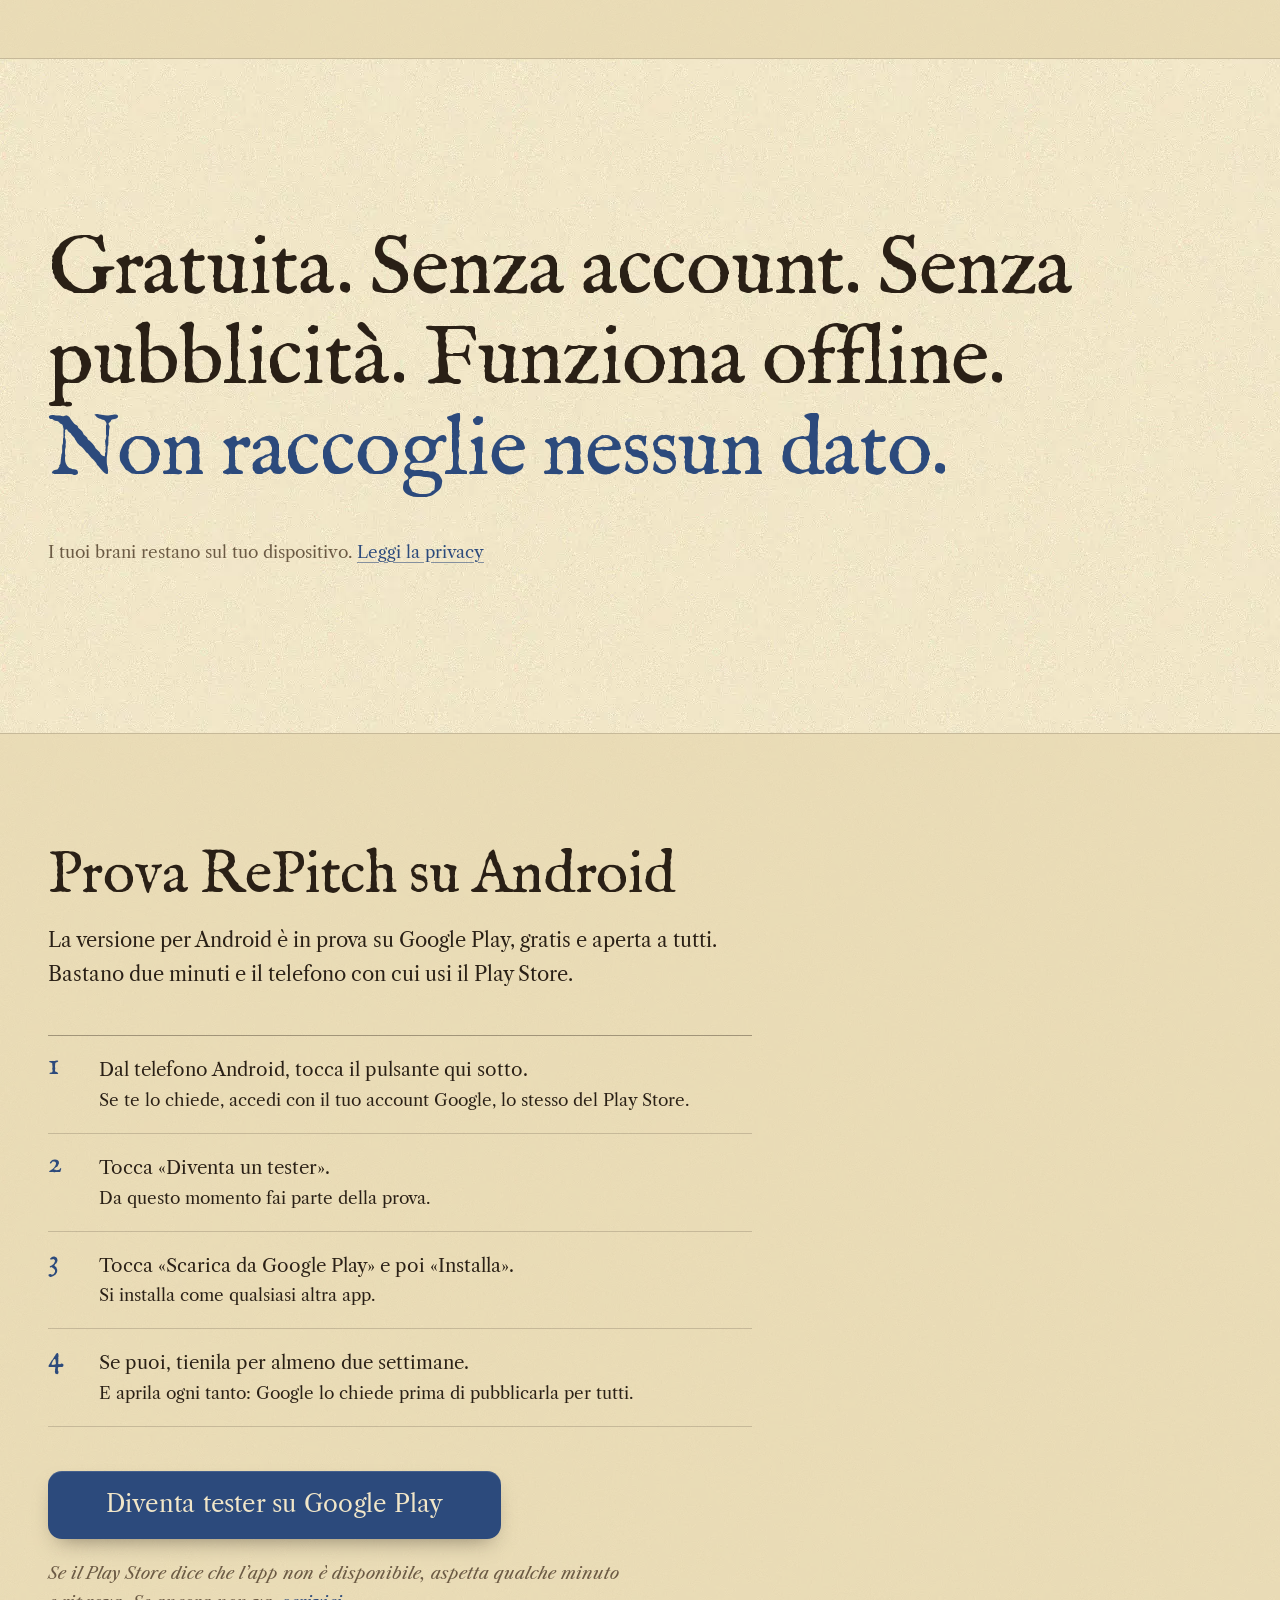
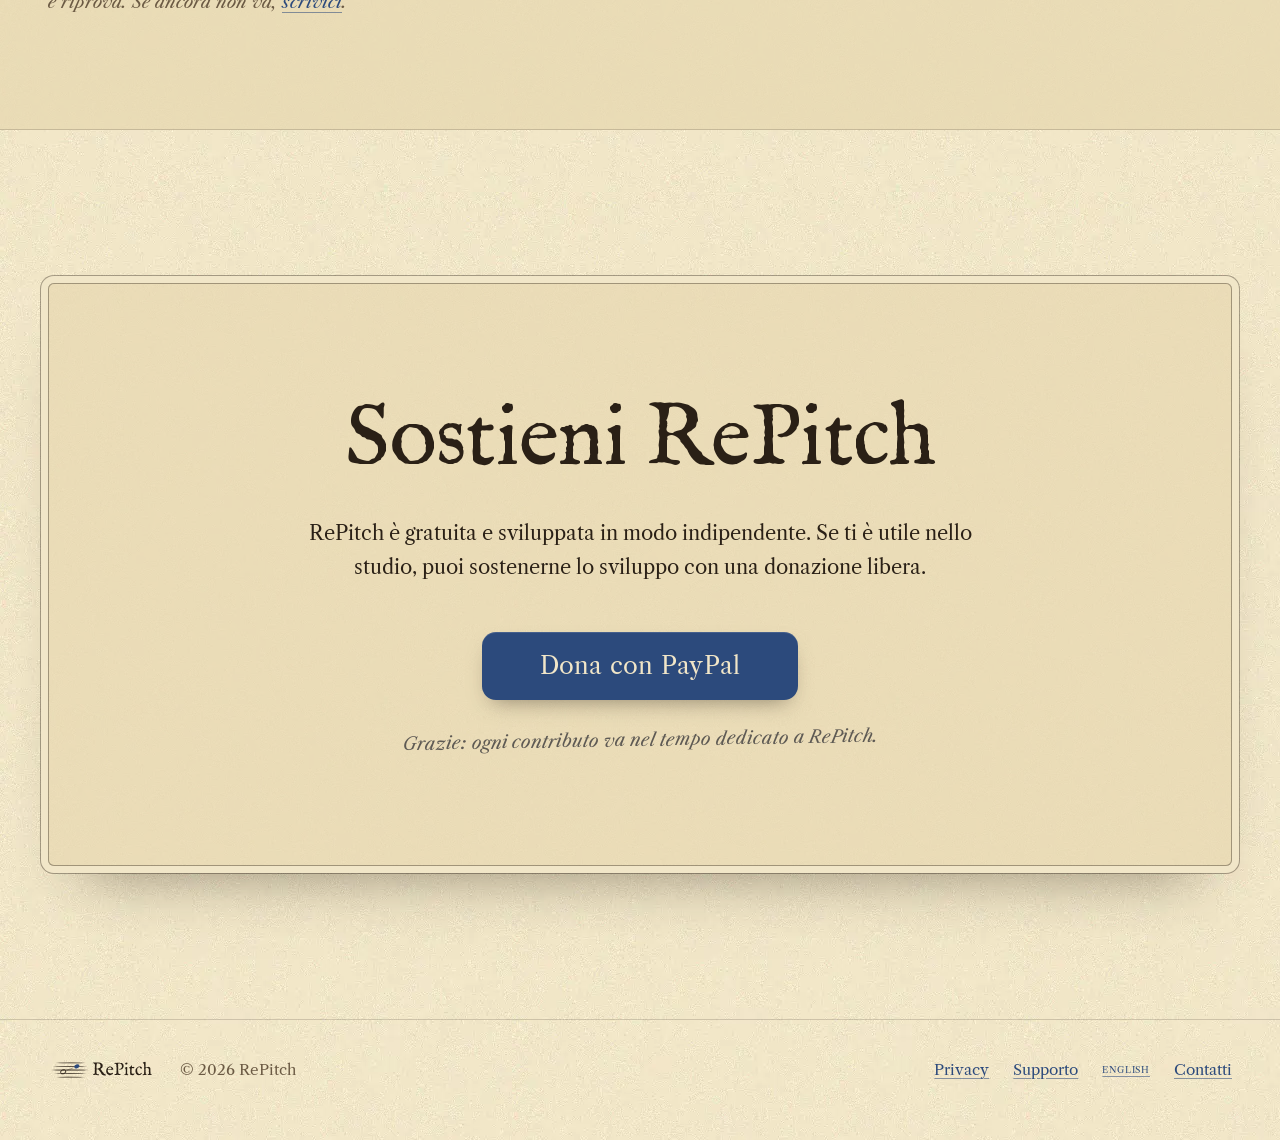
==== commit 54fc96f2: "Aggiorna sito 2026-10-20" ====
--- a/index.html
+++ b/index.html
@@ -4,7 +4,7 @@
 <meta charset="utf-8">
 <meta name="viewport" content="width=device-width, initial-scale=1">
 <title>RePitch — Ogni brano al tuo La</title>
-<meta name="description" content="RePitch cambia l’intonazione dei tuoi brani in tempo reale, senza toccare il tempo. App per iPhone e iPad, gratuita e senza account. Presto anche su Android.">
+<meta name="description" content="RePitch cambia l’intonazione dei tuoi brani in tempo reale, senza toccare il tempo. App per iPhone e iPad, gratuita e senza account. Su Android in prova aperta a tutti.">
 <meta name="theme-color" content="#F1E6C8" media="(prefers-color-scheme: light)">
 <meta name="theme-color" content="#1B1510" media="(prefers-color-scheme: dark)">
 <meta name="color-scheme" content="light dark">
@@ -17,7 +17,7 @@
 <meta property="og:locale:alternate" content="en_GB">
 <meta property="og:url" content="https://re-pitch.it/">
 <meta property="og:title" content="RePitch — Ogni brano al tuo La">
-<meta property="og:description" content="Cambia l’intonazione dei tuoi brani in tempo reale, senza toccare il tempo. In arrivo su App Store, presto anche su Android.">
+<meta property="og:description" content="Cambia l’intonazione dei tuoi brani in tempo reale, senza toccare il tempo. In arrivo su App Store, su Android in prova aperta a tutti.">
 <meta property="og:image" content="https://re-pitch.it/assets/social/og-image.jpg">
 <meta property="og:image:secure_url" content="https://re-pitch.it/assets/social/og-image.jpg">
 <meta property="og:image:type" content="image/jpeg">
@@ -26,7 +26,7 @@
 <meta property="og:image:alt" content="Ogni brano al tuo La — RePitch, l’app che cambia l’intonazione dei tuoi brani">
 <meta name="twitter:card" content="summary_large_image">
 <meta name="twitter:title" content="RePitch — Ogni brano al tuo La">
-<meta name="twitter:description" content="Cambia l’intonazione dei tuoi brani in tempo reale, senza toccare il tempo. In arrivo su App Store, presto anche su Android.">
+<meta name="twitter:description" content="Cambia l’intonazione dei tuoi brani in tempo reale, senza toccare il tempo. In arrivo su App Store, su Android in prova aperta a tutti.">
 <meta name="twitter:image" content="https://re-pitch.it/assets/social/og-image.jpg">
 <meta name="twitter:image:alt" content="Ogni brano al tuo La — RePitch, l’app che cambia l’intonazione dei tuoi brani">
 
@@ -86,10 +86,10 @@
         <span class="badge-small">In arrivo su App Store</span>
         <span class="badge-big">iPhone e iPad</span>
       </p>
-      <p class="badge" role="note">
-        <span class="badge-small">Presto disponibile</span>
+      <a class="badge badge-link" href="#android">
+        <span class="badge-small">In prova, aperta a tutti</span>
         <span class="badge-big">Android</span>
-      </p>
+      </a>
       <a class="btn btn-solid" href="https://paypal.me/matteofrige459" data-donate rel="noopener">Sostieni il progetto</a>
     </div>
   </div>
@@ -237,7 +237,23 @@
   <p class="respect-small">I tuoi brani restano sul tuo dispositivo. <a href="privacy.html">Leggi la privacy</a></p>
 </section>
 
-<!-- 6. Sostieni -->
+<!-- 6. Android -->
+<section id="android" class="beta band" aria-labelledby="t-android">
+  <div class="wrap">
+    <h2 id="t-android" class="section-title">Prova RePitch su Android</h2>
+    <p class="beta-lead">La versione per Android è in prova su Google Play, gratis e aperta a tutti. Bastano due minuti e il telefono con cui usi il Play Store.</p>
+    <ol class="beta-steps">
+      <li><strong>Dal telefono Android, tocca il pulsante qui sotto.</strong> Se te lo chiede, accedi con il tuo account Google, lo stesso del Play Store.</li>
+      <li><strong>Tocca «Diventa un tester».</strong> Da questo momento fai parte della prova.</li>
+      <li><strong>Tocca «Scarica da Google Play» e poi «Installa».</strong> Si installa come qualsiasi altra app.</li>
+      <li><strong>Se puoi, tienila per almeno due settimane.</strong> E aprila ogni tanto: Google lo chiede prima di pubblicarla per tutti.</li>
+    </ol>
+    <a class="btn btn-solid btn-big" href="https://play.google.com/apps/testing/it.repitch.RePitch" rel="noopener">Diventa tester su Google Play</a>
+    <p class="beta-note">Se il Play Store dice che l’app non è disponibile, aspetta qualche minuto e riprova. Se ancora non va, <a href="mailto:info@re-pitch.it" data-contact>scrivici</a>.</p>
+  </div>
+</section>
+
+<!-- 7. Sostieni -->
 <section id="sostieni" class="support wrap" aria-labelledby="t-sostieni">
   <div class="plaque">
     <h2 id="t-sostieni">Sostieni RePitch</h2>
--- a/styles.css
+++ b/styles.css
@@ -98,6 +98,9 @@
 .badge { display: inline-flex; flex-direction: column; justify-content: center; min-height: 52px; padding: .45em 1.3em; border: 1px solid var(--ink); border-radius: 12px; line-height: 1.2; color: var(--ink); cursor: default; user-select: none; }
 .badge-small { font-style: italic; font-size: .8rem; color: var(--sepia); }
 .badge-big { font-size: 1.05rem; }
+.badge-link { cursor: pointer; user-select: auto; text-decoration: none; transition: transform .35s var(--ease), border-color .2s; }
+.badge-link .badge-small { color: var(--blue); }
+.badge-link:hover { transform: translateY(-2px); border-color: var(--blue); text-decoration: none; }
 
 /* --- Apertura -------------------------------------------------------------- */
 .hero { display: grid; gap: clamp(32px, 6vw, 72px); padding-block: clamp(32px, 6vw, 72px) clamp(64px, 10vw, 128px); align-items: start; }
@@ -223,6 +226,16 @@
 .respect-big span { color: var(--blue); }
 .respect-small { margin-top: clamp(24px, 4vw, 40px); color: var(--sepia); }
 
+/* --- Android in prova --------------------------------------------------------------------------------------- */
+.beta { padding-block: clamp(56px, 9vw, 112px); margin-bottom: clamp(72px, 12vw, 160px); }
+.beta-lead { max-width: 34em; margin-top: 16px; font-size: clamp(1.125rem, 2.2vw, 1.25rem); }
+.beta-steps { list-style: none; counter-reset: passo; margin: clamp(28px, 4vw, 44px) 0; padding: 0; border-top: 1px solid var(--rule); max-width: 44rem; }
+.beta-steps li { counter-increment: passo; position: relative; padding: 18px 0 18px 3em; border-bottom: 1px solid var(--rule-soft); }
+.beta-steps li::before { content: counter(passo); position: absolute; left: 0; top: 14px; font-family: var(--fell); font-size: 2rem; line-height: 1; font-variant-numeric: lining-nums; color: var(--blue); }
+.beta-steps strong { display: block; font-weight: 400; font-size: 1.1em; color: var(--ink); }
+.beta-note { margin-top: 20px; max-width: 34em; font-style: italic; color: var(--sepia); }
+@media (max-width: 420px) { .beta .btn-big { width: 100%; padding-inline: 1em; } }
+
 /* --- Sostieni ----------------------------------------------------------------------------------------- */
 .support { padding-block: 0 clamp(72px, 12vw, 160px); }
 .plaque {
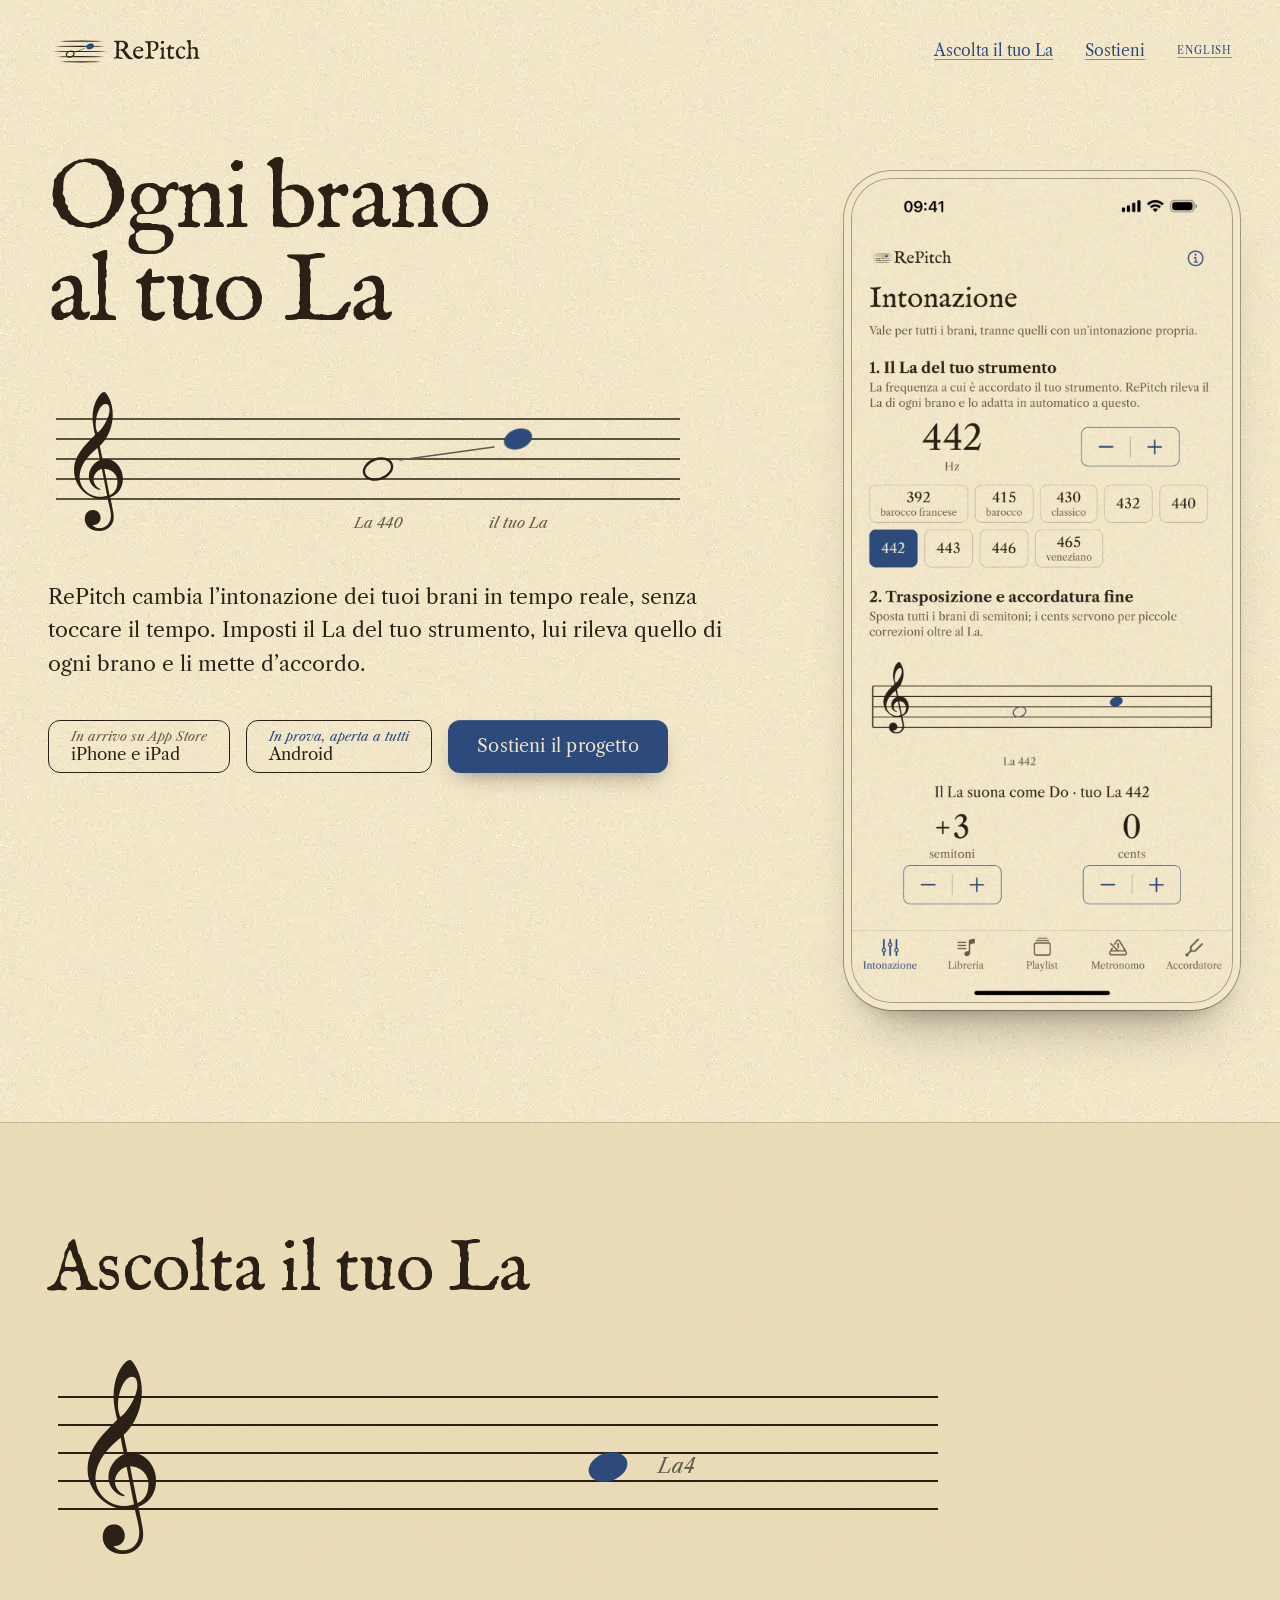
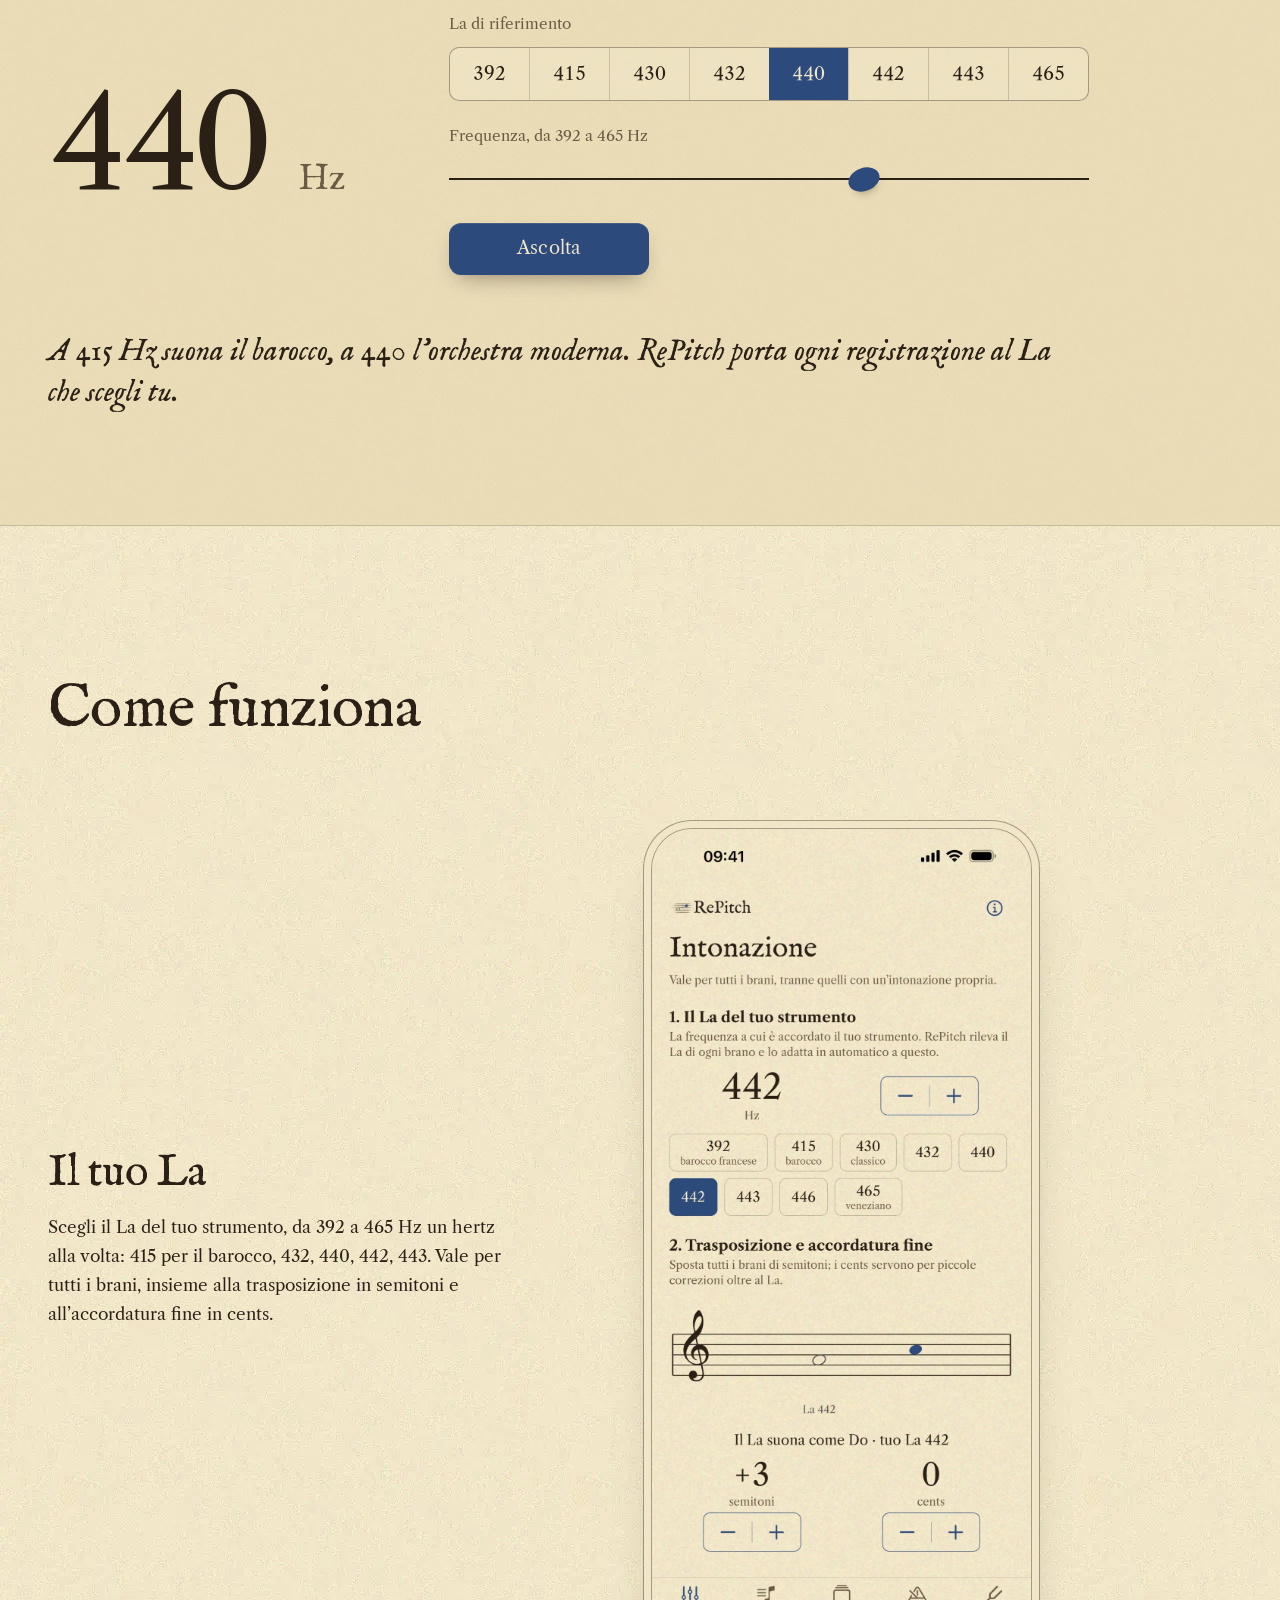
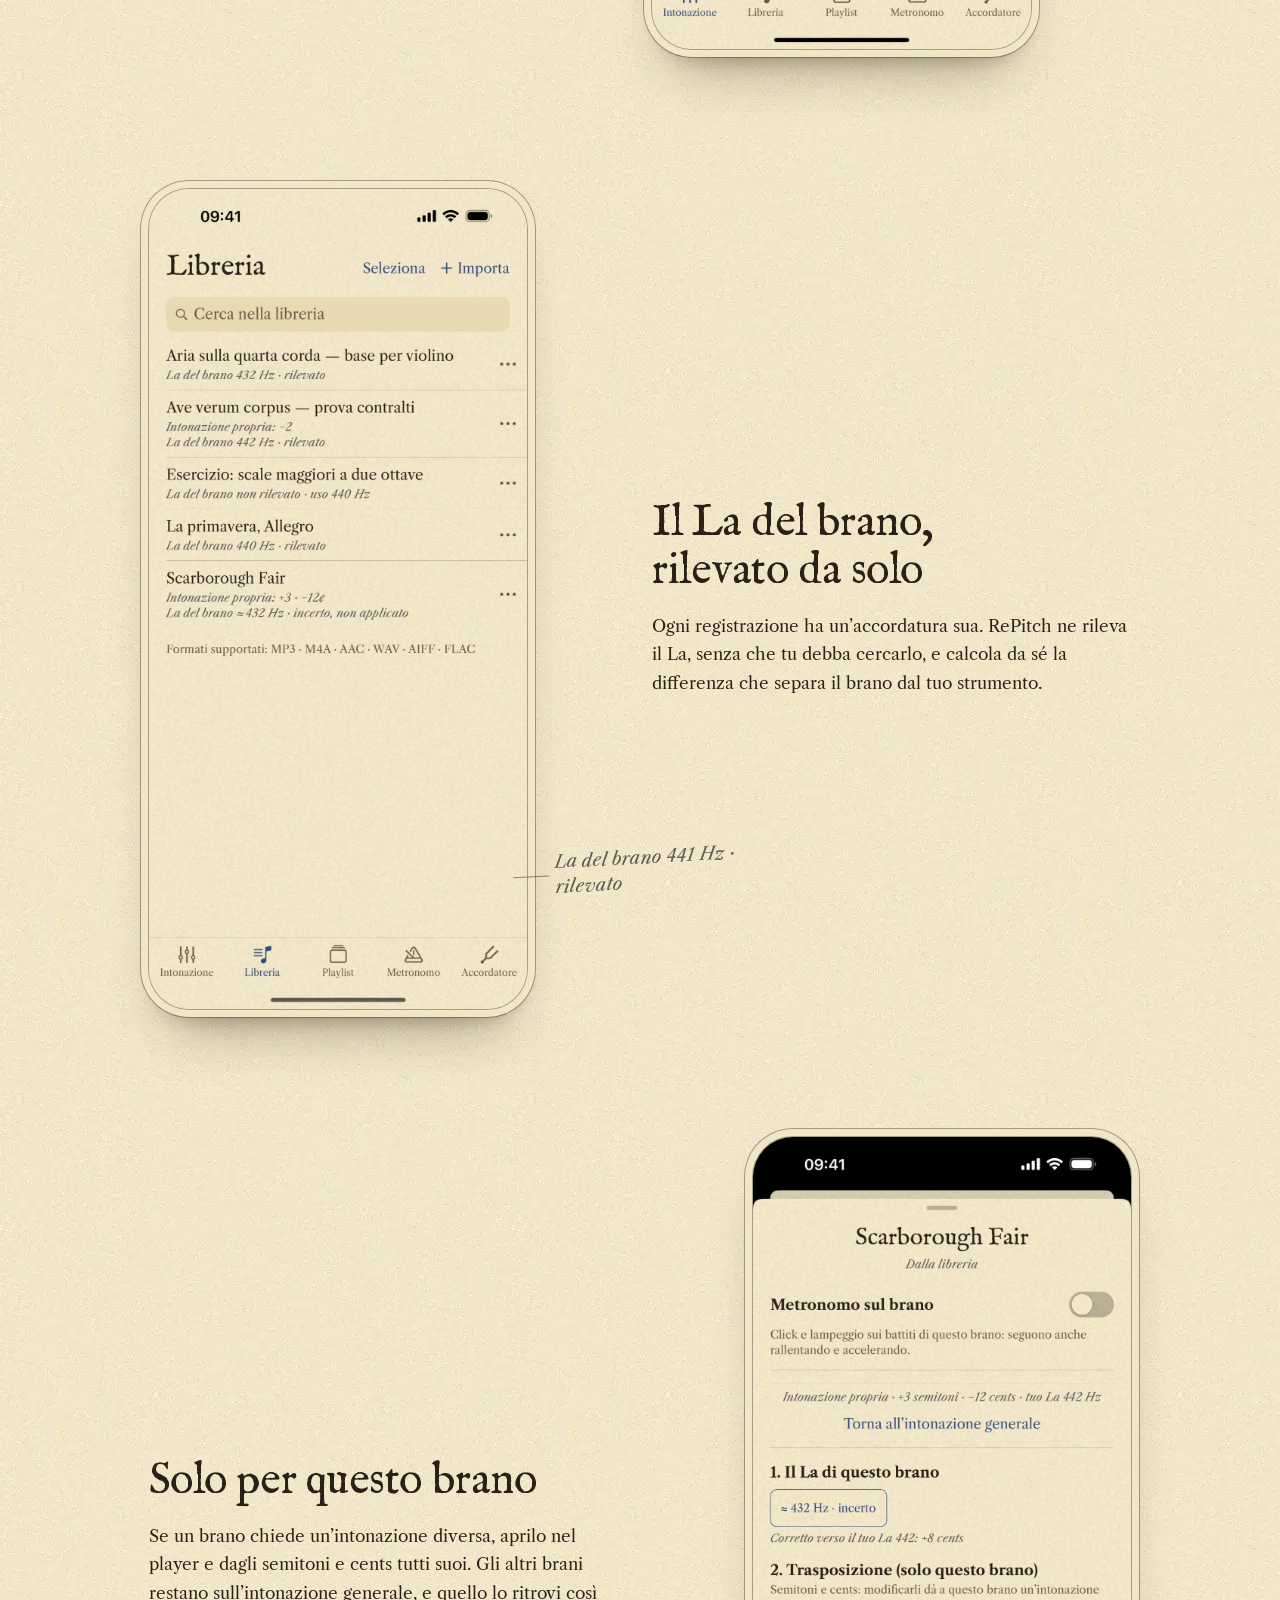
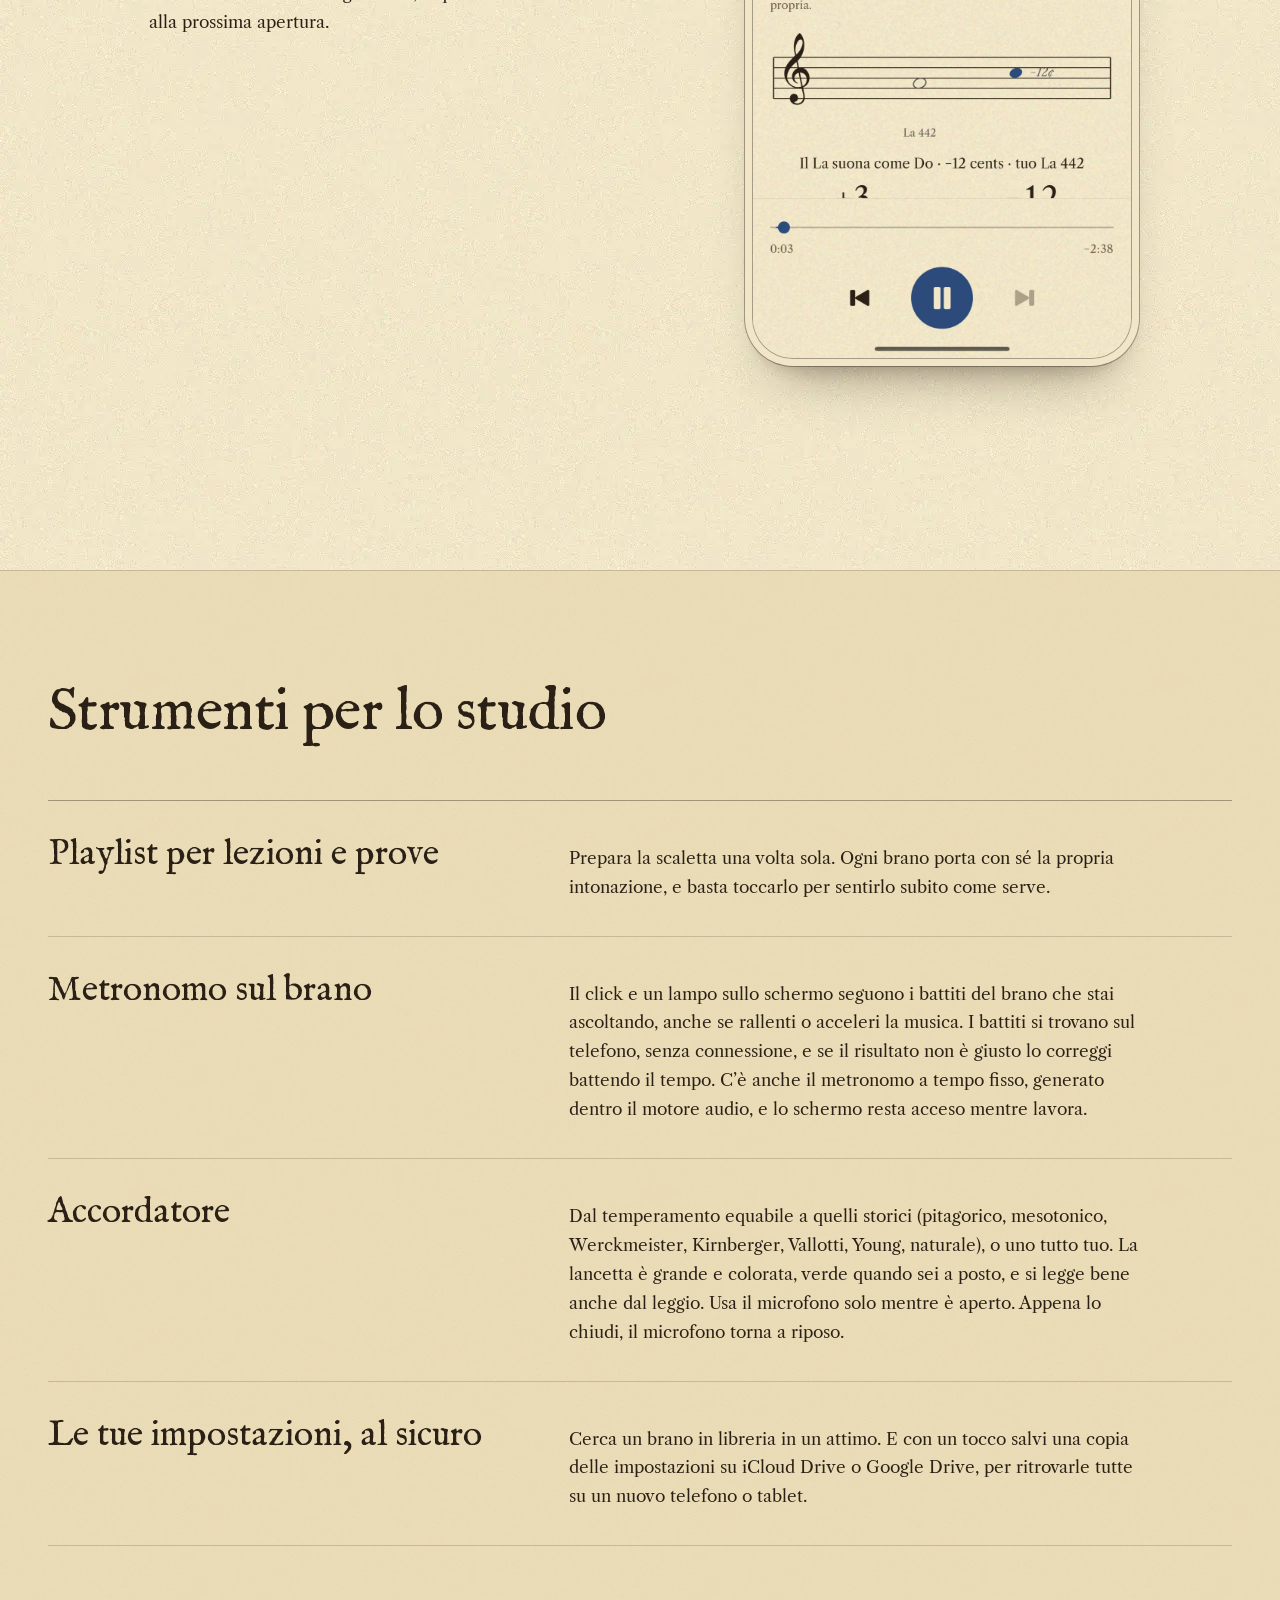
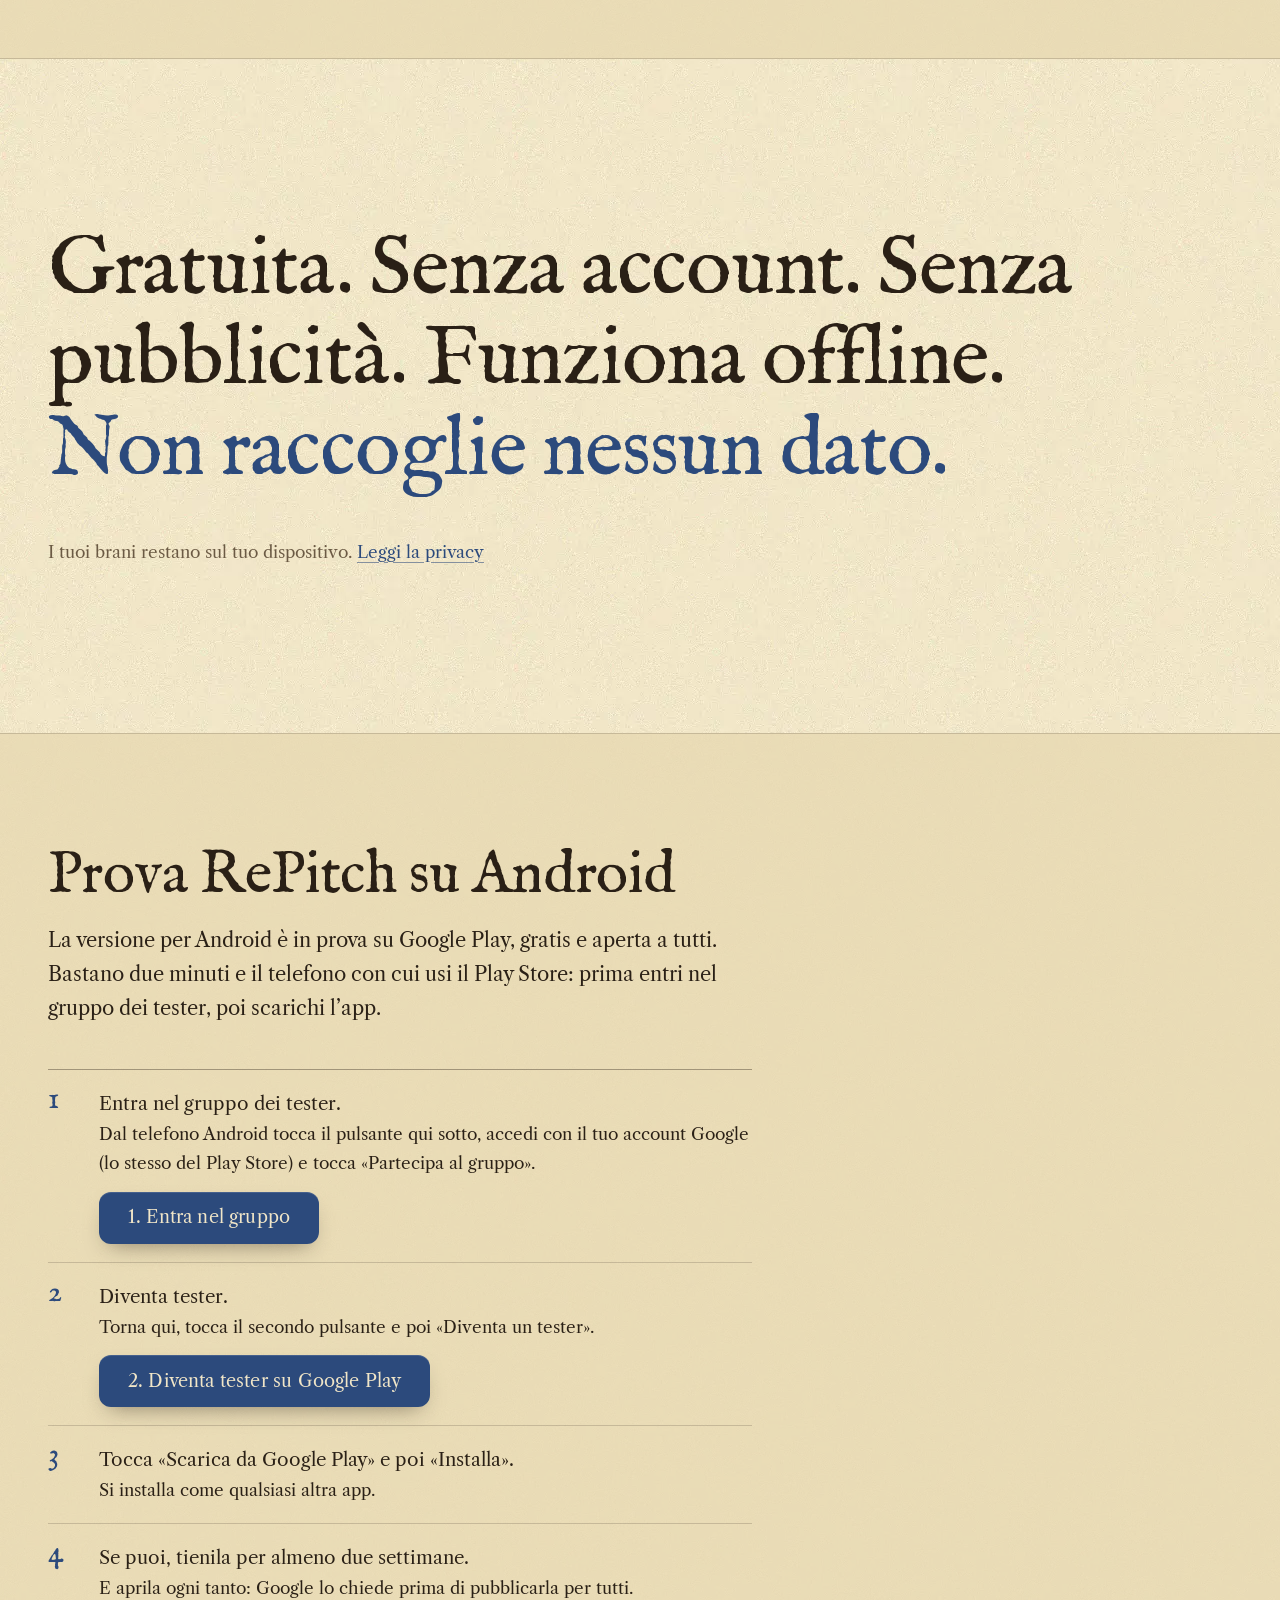
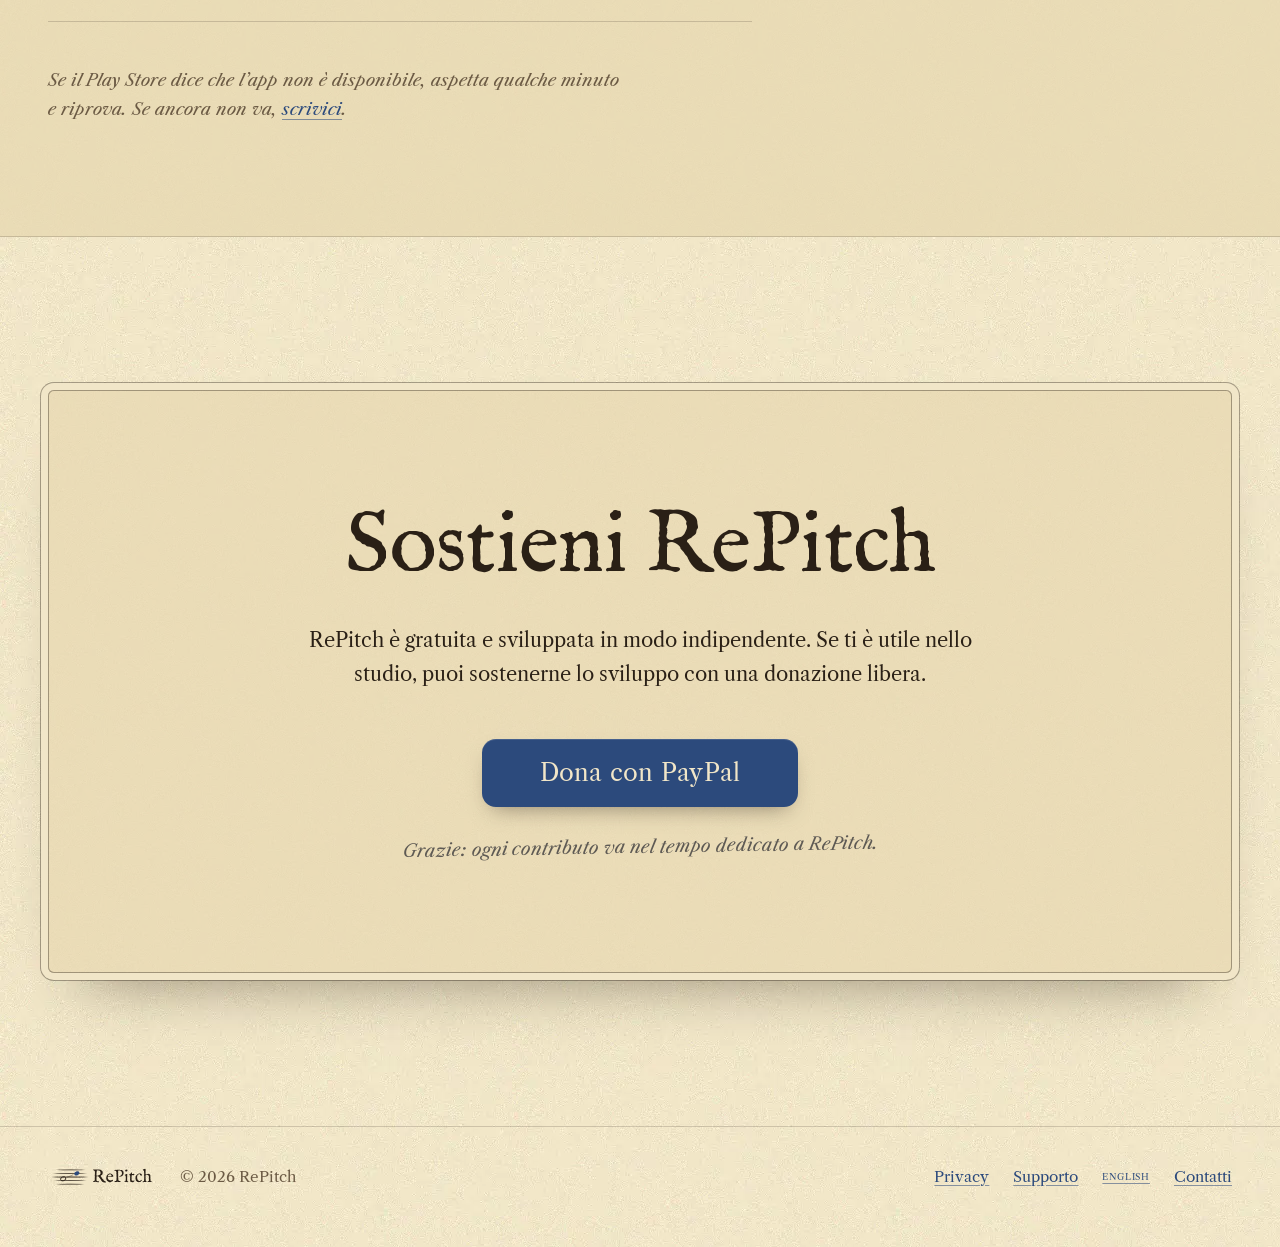
==== commit ed4642e2: "Aggiorna sito 2026-10-20" ====
--- a/index.html
+++ b/index.html
@@ -241,14 +241,15 @@
 <section id="android" class="beta band" aria-labelledby="t-android">
   <div class="wrap">
     <h2 id="t-android" class="section-title">Prova RePitch su Android</h2>
-    <p class="beta-lead">La versione per Android è in prova su Google Play, gratis e aperta a tutti. Bastano due minuti e il telefono con cui usi il Play Store.</p>
+    <p class="beta-lead">La versione per Android è in prova su Google Play, gratis e aperta a tutti. Bastano due minuti e il telefono con cui usi il Play Store: prima entri nel gruppo dei tester, poi scarichi l’app.</p>
     <ol class="beta-steps">
-      <li><strong>Dal telefono Android, tocca il pulsante qui sotto.</strong> Se te lo chiede, accedi con il tuo account Google, lo stesso del Play Store.</li>
-      <li><strong>Tocca «Diventa un tester».</strong> Da questo momento fai parte della prova.</li>
+      <li><strong>Entra nel gruppo dei tester.</strong> Dal telefono Android tocca il pulsante qui sotto, accedi con il tuo account Google (lo stesso del Play Store) e tocca «Partecipa al gruppo».
+        <a class="btn btn-solid" href="https://groups.google.com/g/re-pitch" rel="noopener">1. Entra nel gruppo</a></li>
+      <li><strong>Diventa tester.</strong> Torna qui, tocca il secondo pulsante e poi «Diventa un tester».
+        <a class="btn btn-solid" href="https://play.google.com/apps/testing/it.repitch.RePitch" rel="noopener">2. Diventa tester su Google Play</a></li>
       <li><strong>Tocca «Scarica da Google Play» e poi «Installa».</strong> Si installa come qualsiasi altra app.</li>
       <li><strong>Se puoi, tienila per almeno due settimane.</strong> E aprila ogni tanto: Google lo chiede prima di pubblicarla per tutti.</li>
     </ol>
-    <a class="btn btn-solid btn-big" href="https://play.google.com/apps/testing/it.repitch.RePitch" rel="noopener">Diventa tester su Google Play</a>
     <p class="beta-note">Se il Play Store dice che l’app non è disponibile, aspetta qualche minuto e riprova. Se ancora non va, <a href="mailto:info@re-pitch.it" data-contact>scrivici</a>.</p>
   </div>
 </section>
--- a/styles.css
+++ b/styles.css
@@ -233,8 +233,9 @@
 .beta-steps li { counter-increment: passo; position: relative; padding: 18px 0 18px 3em; border-bottom: 1px solid var(--rule-soft); }
 .beta-steps li::before { content: counter(passo); position: absolute; left: 0; top: 14px; font-family: var(--fell); font-size: 2rem; line-height: 1; font-variant-numeric: lining-nums; color: var(--blue); }
 .beta-steps strong { display: block; font-weight: 400; font-size: 1.1em; color: var(--ink); }
+.beta-steps .btn { display: flex; width: fit-content; margin-top: 14px; }
 .beta-note { margin-top: 20px; max-width: 34em; font-style: italic; color: var(--sepia); }
-@media (max-width: 420px) { .beta .btn-big { width: 100%; padding-inline: 1em; } }
+@media (max-width: 420px) { .beta-steps .btn { width: 100%; padding-inline: 1em; } }
 
 /* --- Sostieni ----------------------------------------------------------------------------------------- */
 .support { padding-block: 0 clamp(72px, 12vw, 160px); }
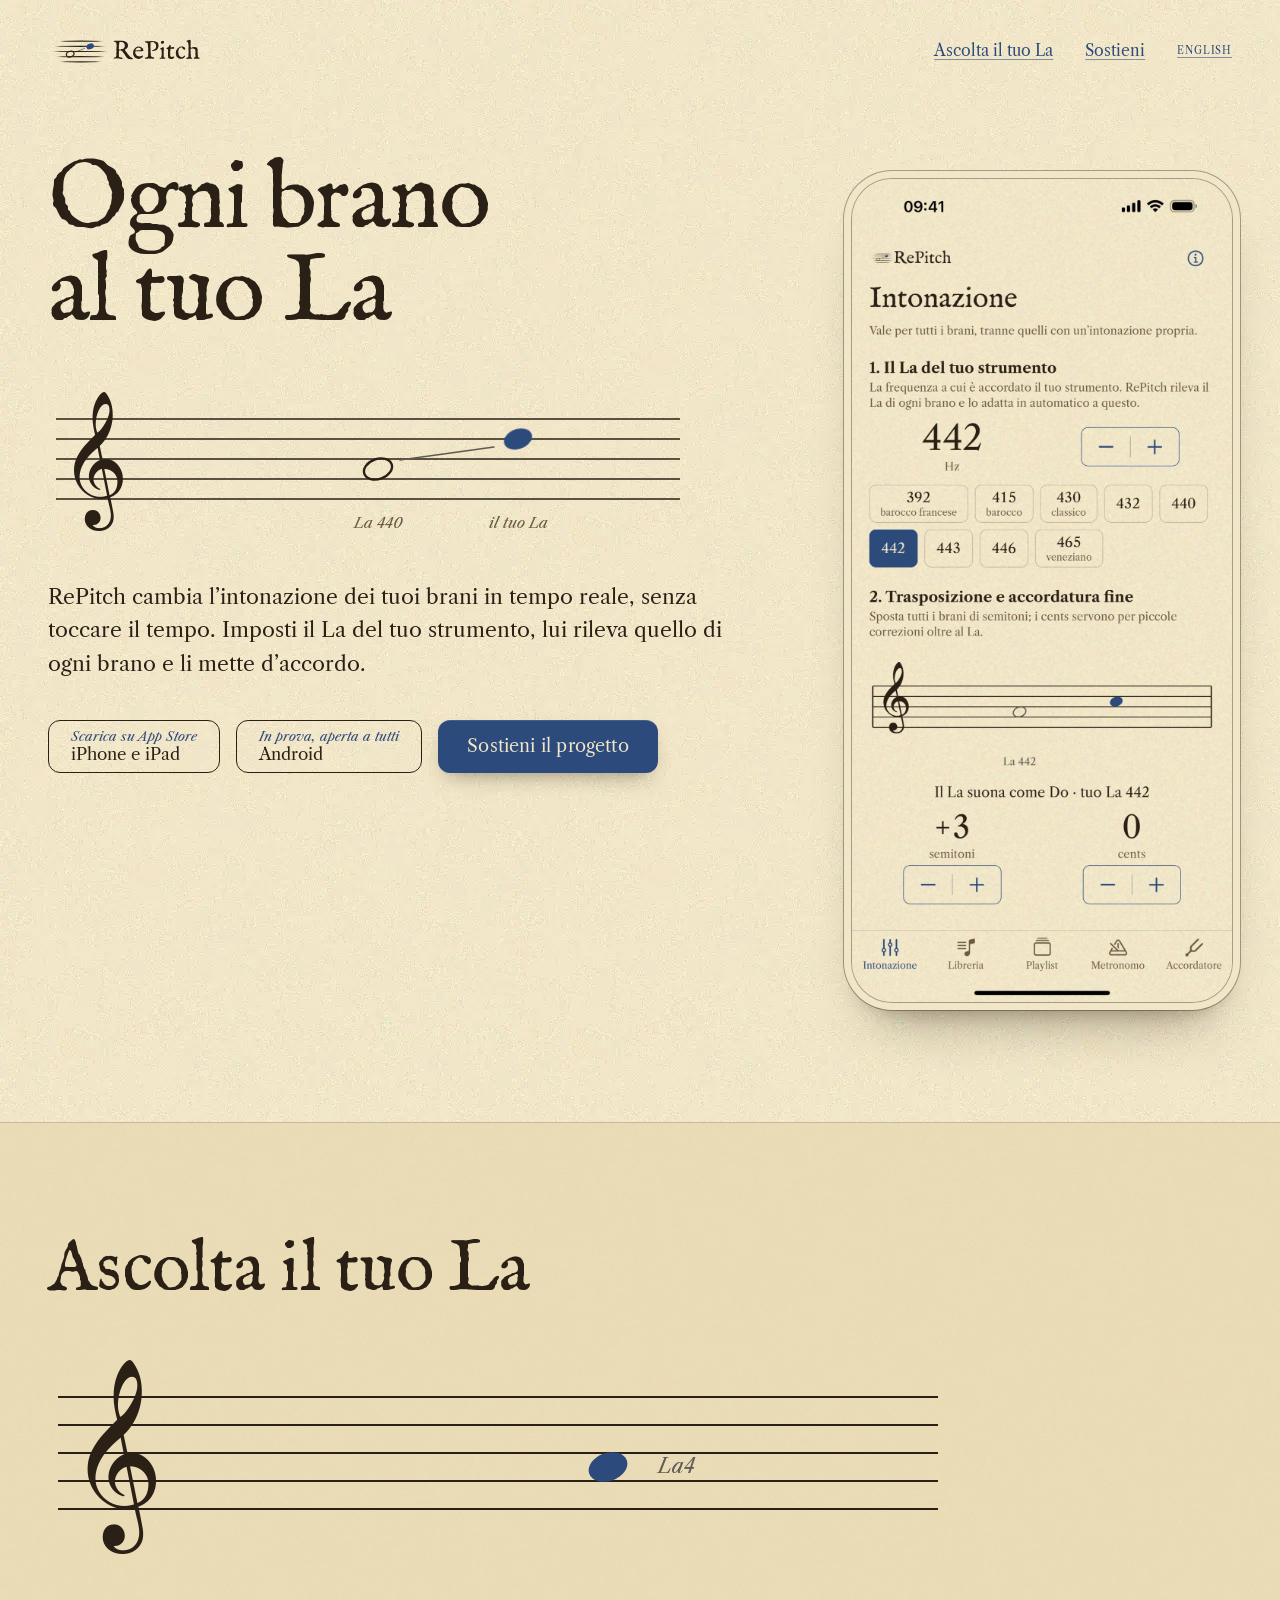
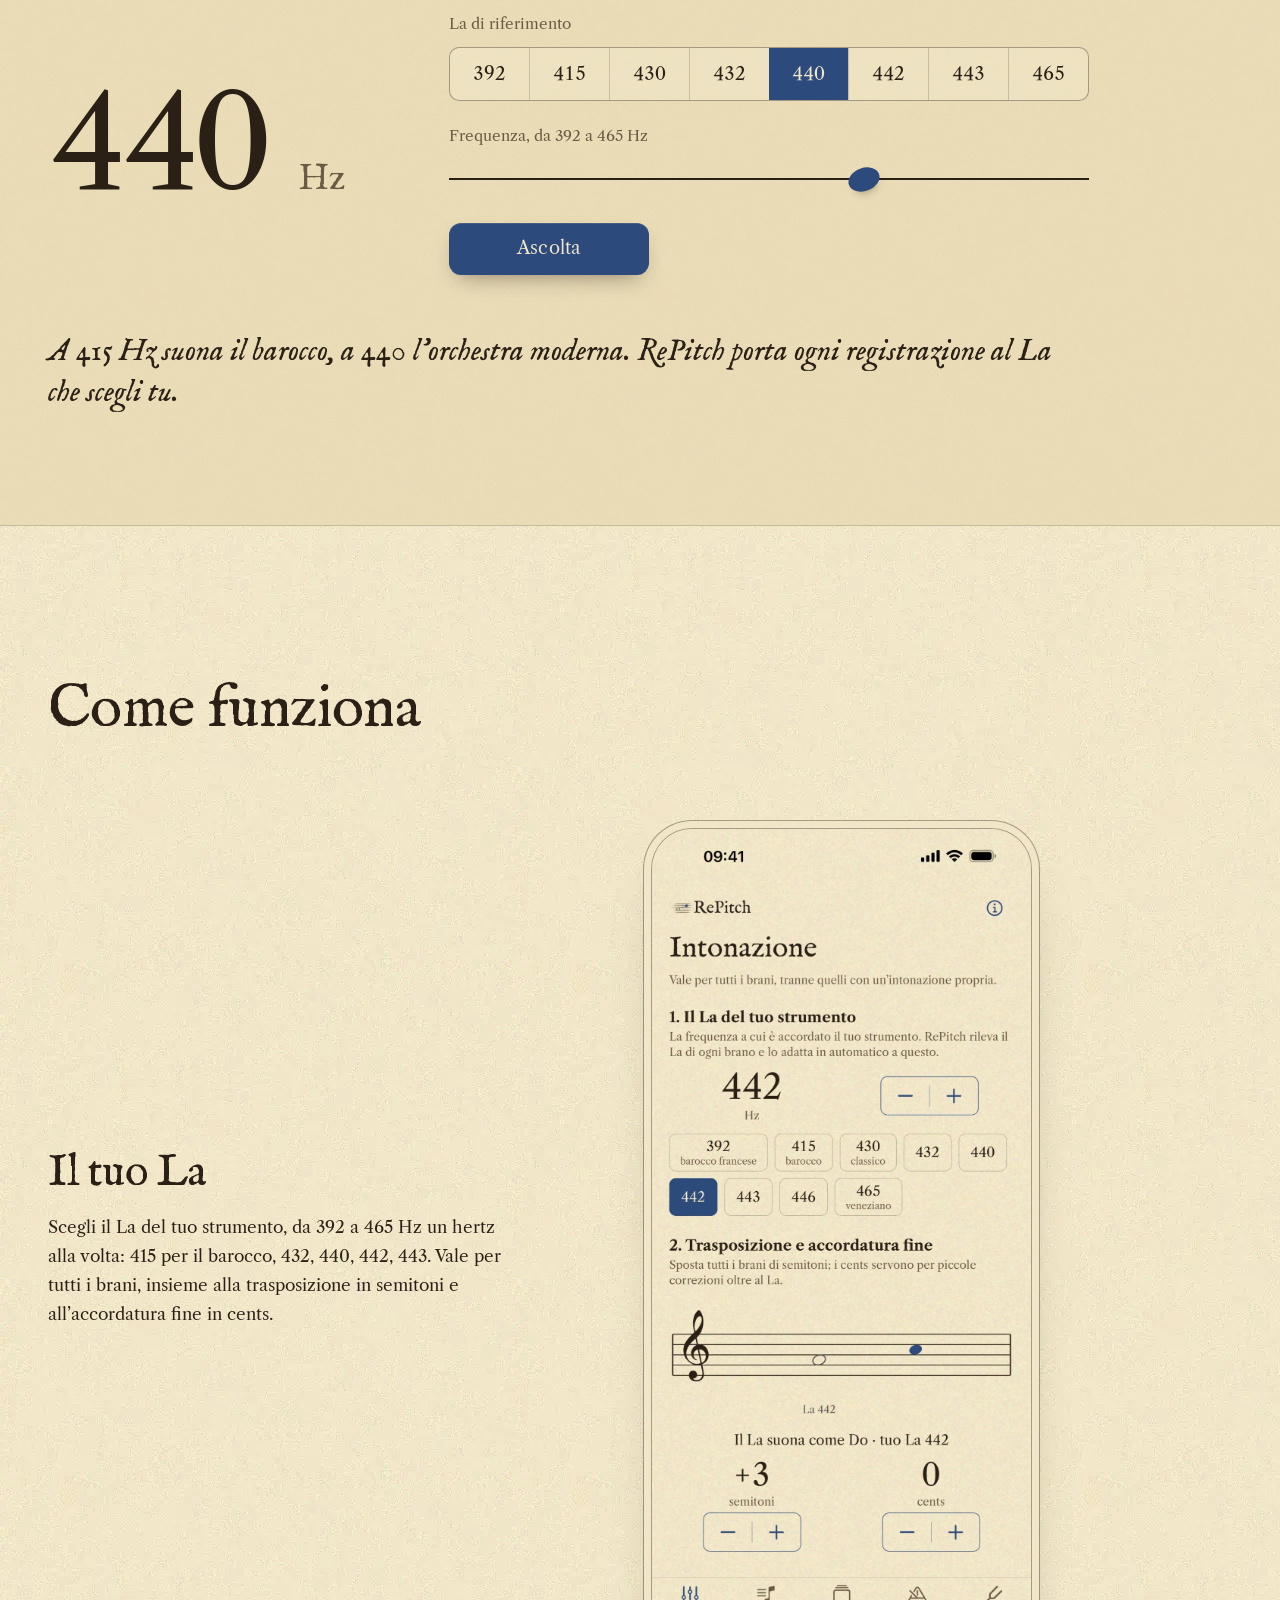
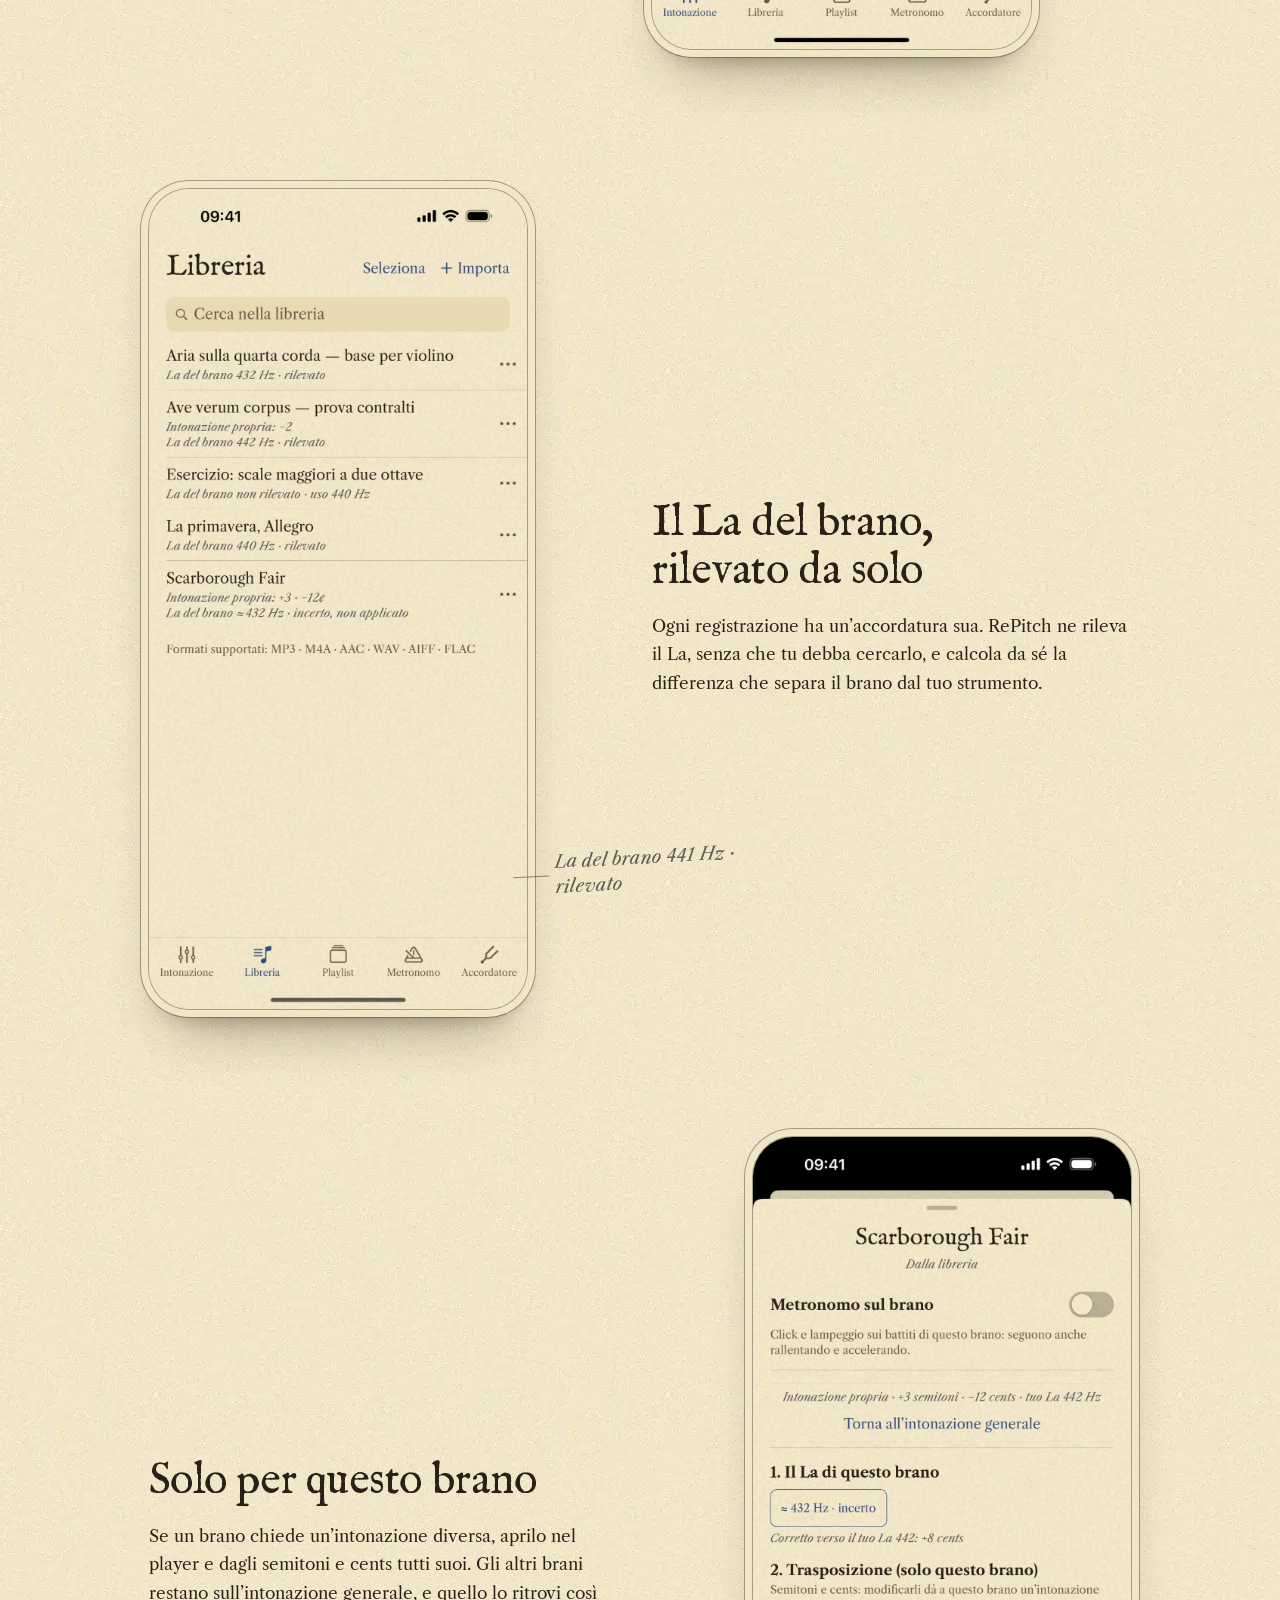
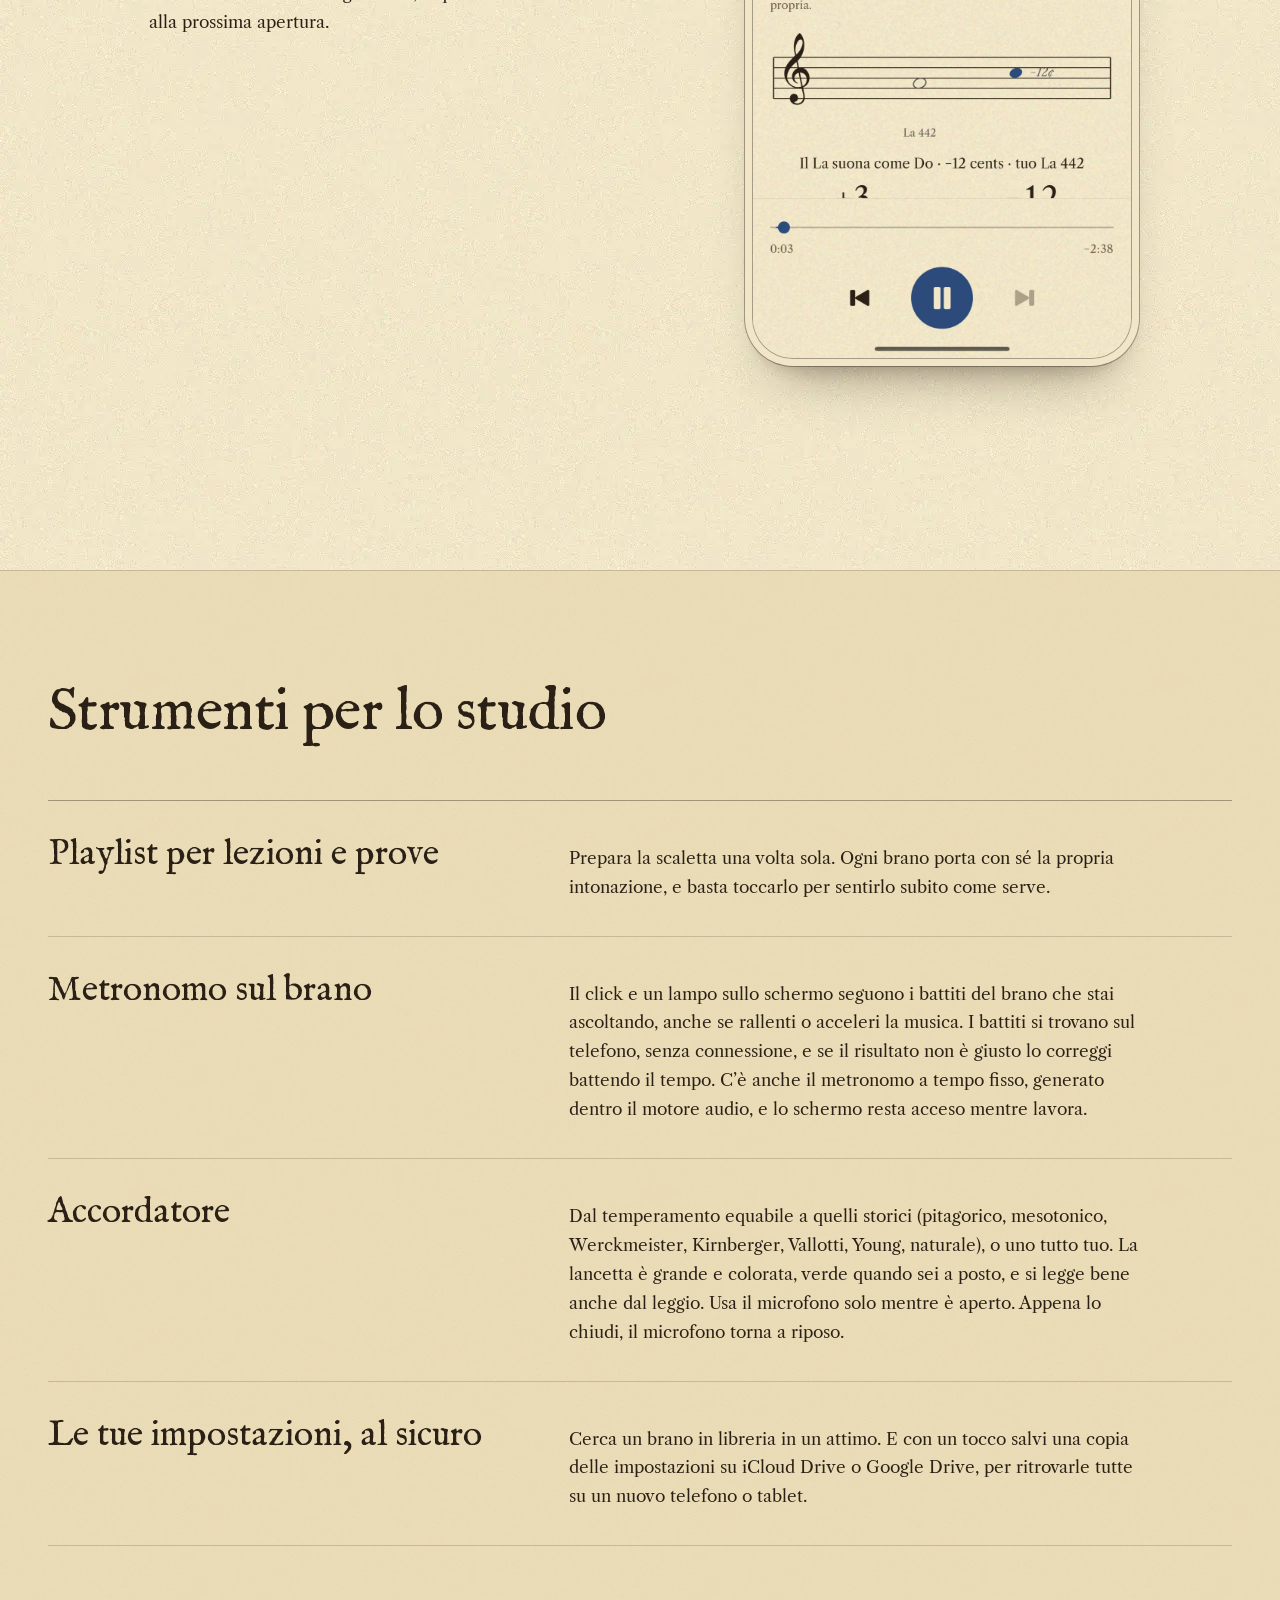
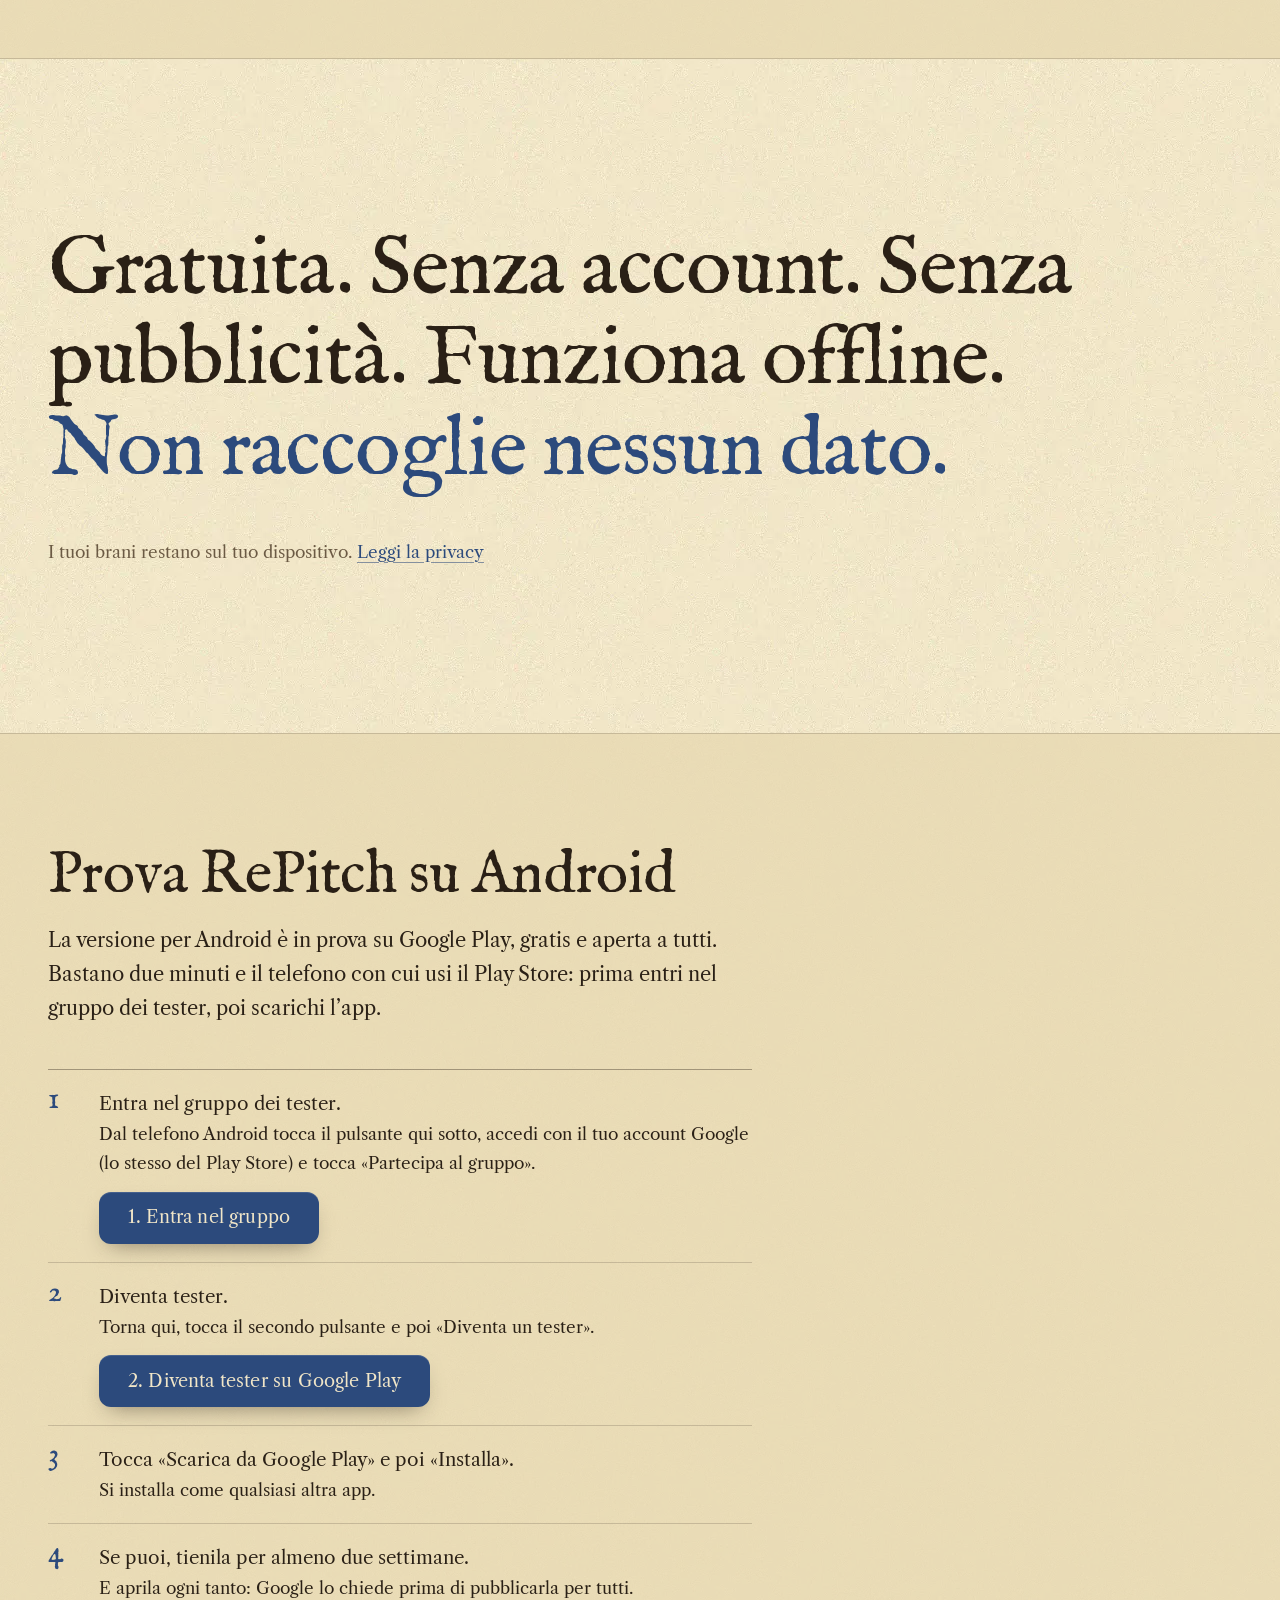
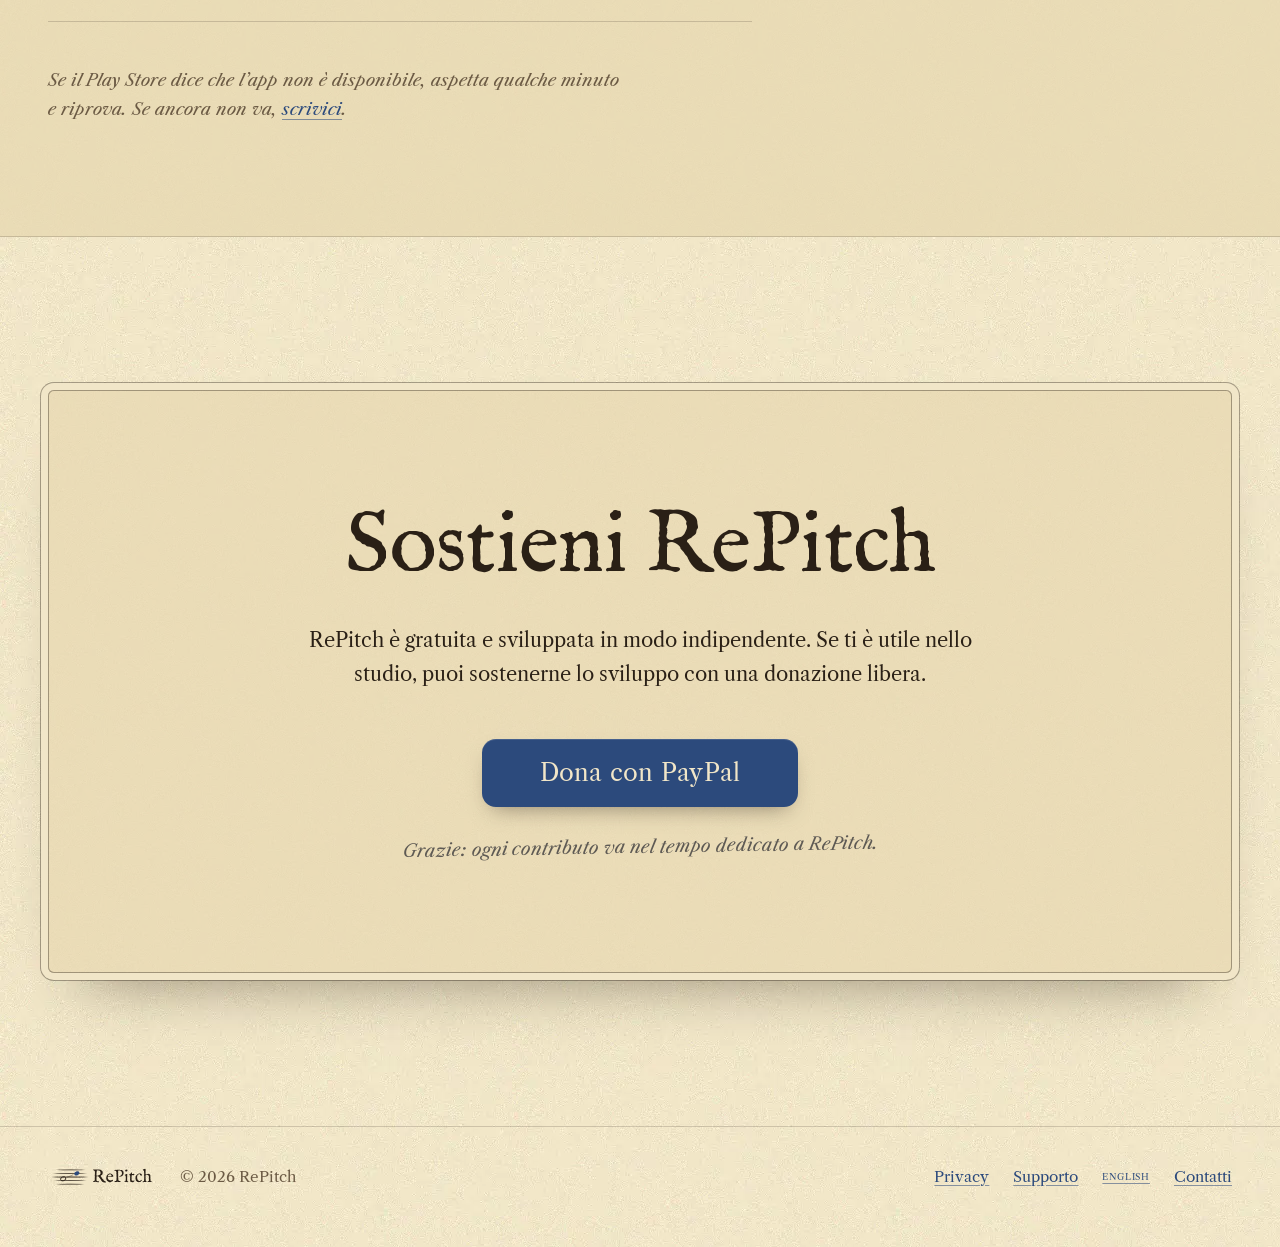
==== commit f1ebef35: "Aggiorna sito 2026-10-21" ====
--- a/index.html
+++ b/index.html
@@ -17,7 +17,7 @@
 <meta property="og:locale:alternate" content="en_GB">
 <meta property="og:url" content="https://re-pitch.it/">
 <meta property="og:title" content="RePitch — Ogni brano al tuo La">
-<meta property="og:description" content="Cambia l’intonazione dei tuoi brani in tempo reale, senza toccare il tempo. In arrivo su App Store, su Android in prova aperta a tutti.">
+<meta property="og:description" content="Cambia l’intonazione dei tuoi brani in tempo reale, senza toccare il tempo. Gratis su App Store, su Android in prova aperta a tutti.">
 <meta property="og:image" content="https://re-pitch.it/assets/social/og-image.jpg">
 <meta property="og:image:secure_url" content="https://re-pitch.it/assets/social/og-image.jpg">
 <meta property="og:image:type" content="image/jpeg">
@@ -26,7 +26,7 @@
 <meta property="og:image:alt" content="Ogni brano al tuo La — RePitch, l’app che cambia l’intonazione dei tuoi brani">
 <meta name="twitter:card" content="summary_large_image">
 <meta name="twitter:title" content="RePitch — Ogni brano al tuo La">
-<meta name="twitter:description" content="Cambia l’intonazione dei tuoi brani in tempo reale, senza toccare il tempo. In arrivo su App Store, su Android in prova aperta a tutti.">
+<meta name="twitter:description" content="Cambia l’intonazione dei tuoi brani in tempo reale, senza toccare il tempo. Gratis su App Store, su Android in prova aperta a tutti.">
 <meta name="twitter:image" content="https://re-pitch.it/assets/social/og-image.jpg">
 <meta name="twitter:image:alt" content="Ogni brano al tuo La — RePitch, l’app che cambia l’intonazione dei tuoi brani">
 
@@ -82,10 +82,10 @@
     <p class="lead">RePitch cambia l’intonazione dei tuoi brani in tempo reale, senza toccare il tempo. Imposti il La del tuo strumento, lui rileva quello di ogni brano e li mette d’accordo.</p>
 
     <div class="actions">
-      <p class="badge" role="note">
-        <span class="badge-small">In arrivo su App Store</span>
+      <a class="badge badge-link" href="https://apps.apple.com/app/id6823679480" rel="noopener">
+        <span class="badge-small">Scarica su App Store</span>
         <span class="badge-big">iPhone e iPad</span>
-      </p>
+      </a>
       <a class="badge badge-link" href="#android">
         <span class="badge-small">In prova, aperta a tutti</span>
         <span class="badge-big">Android</span>
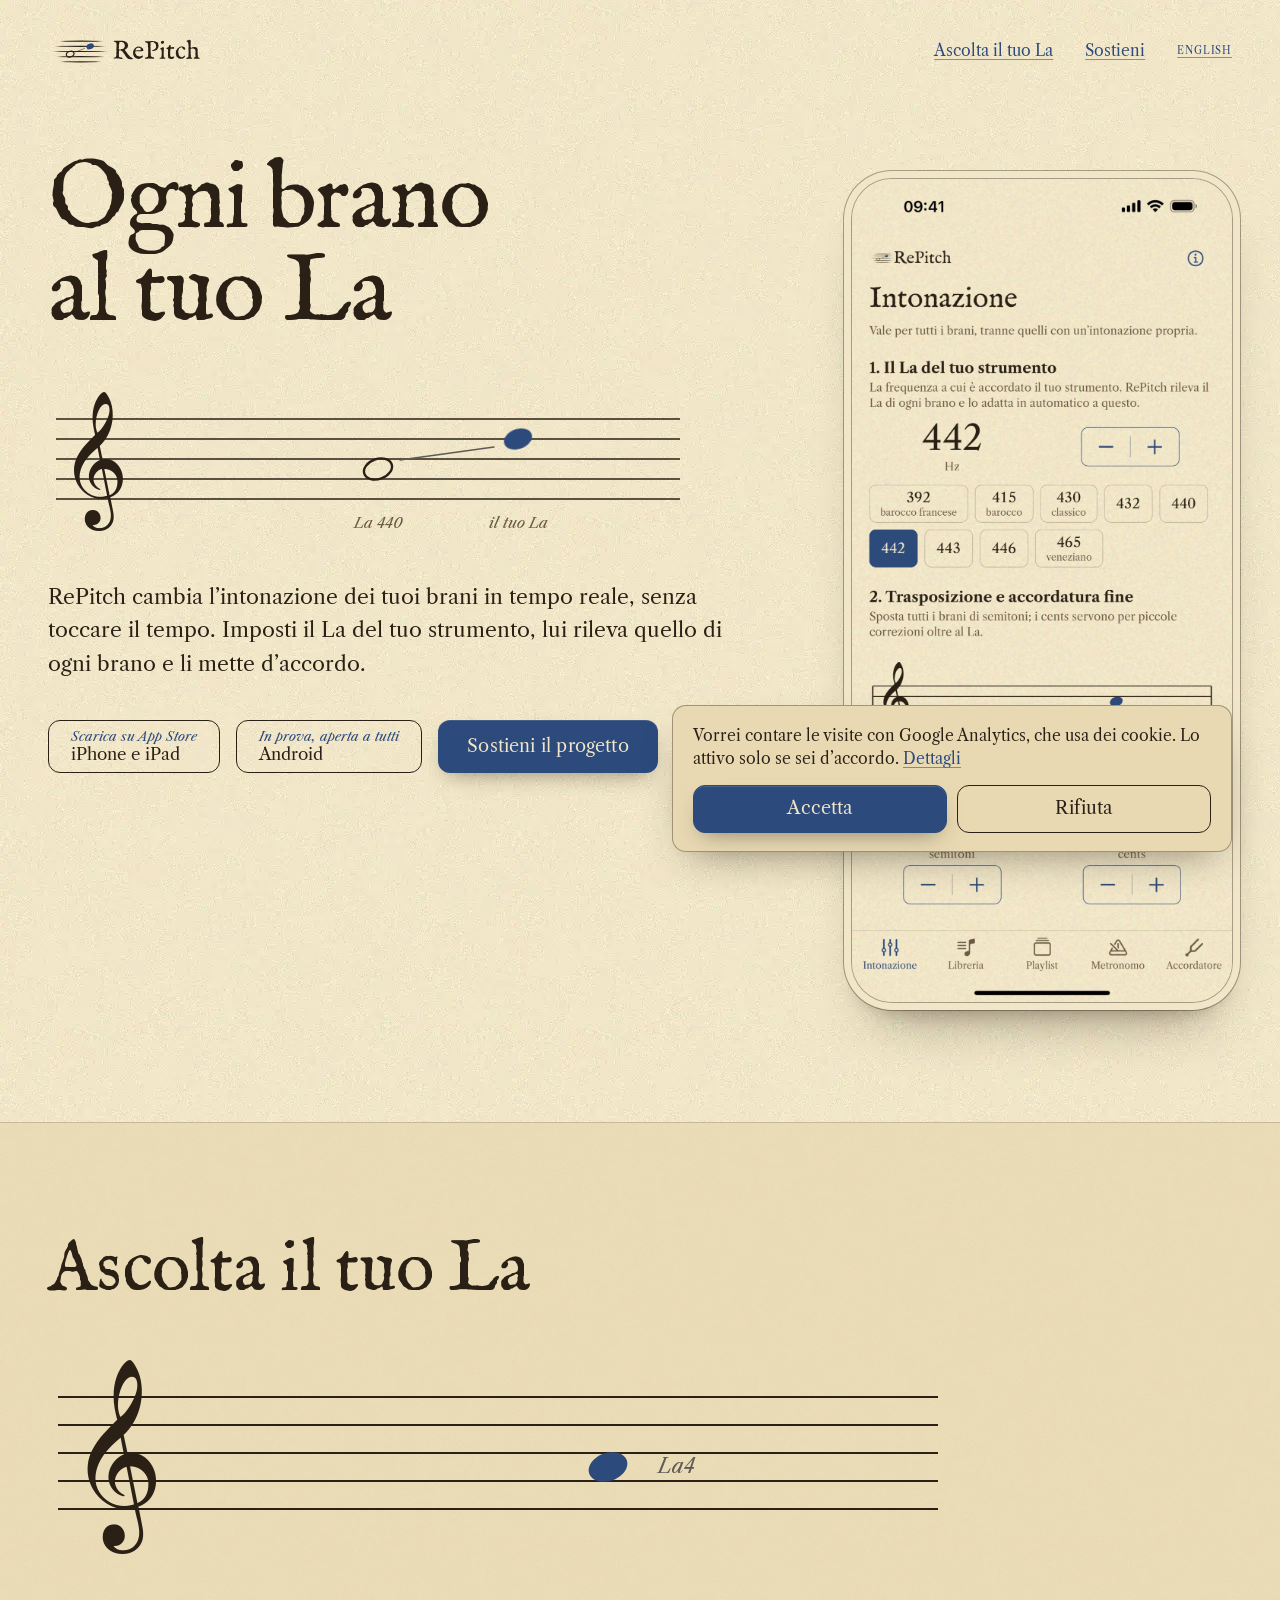
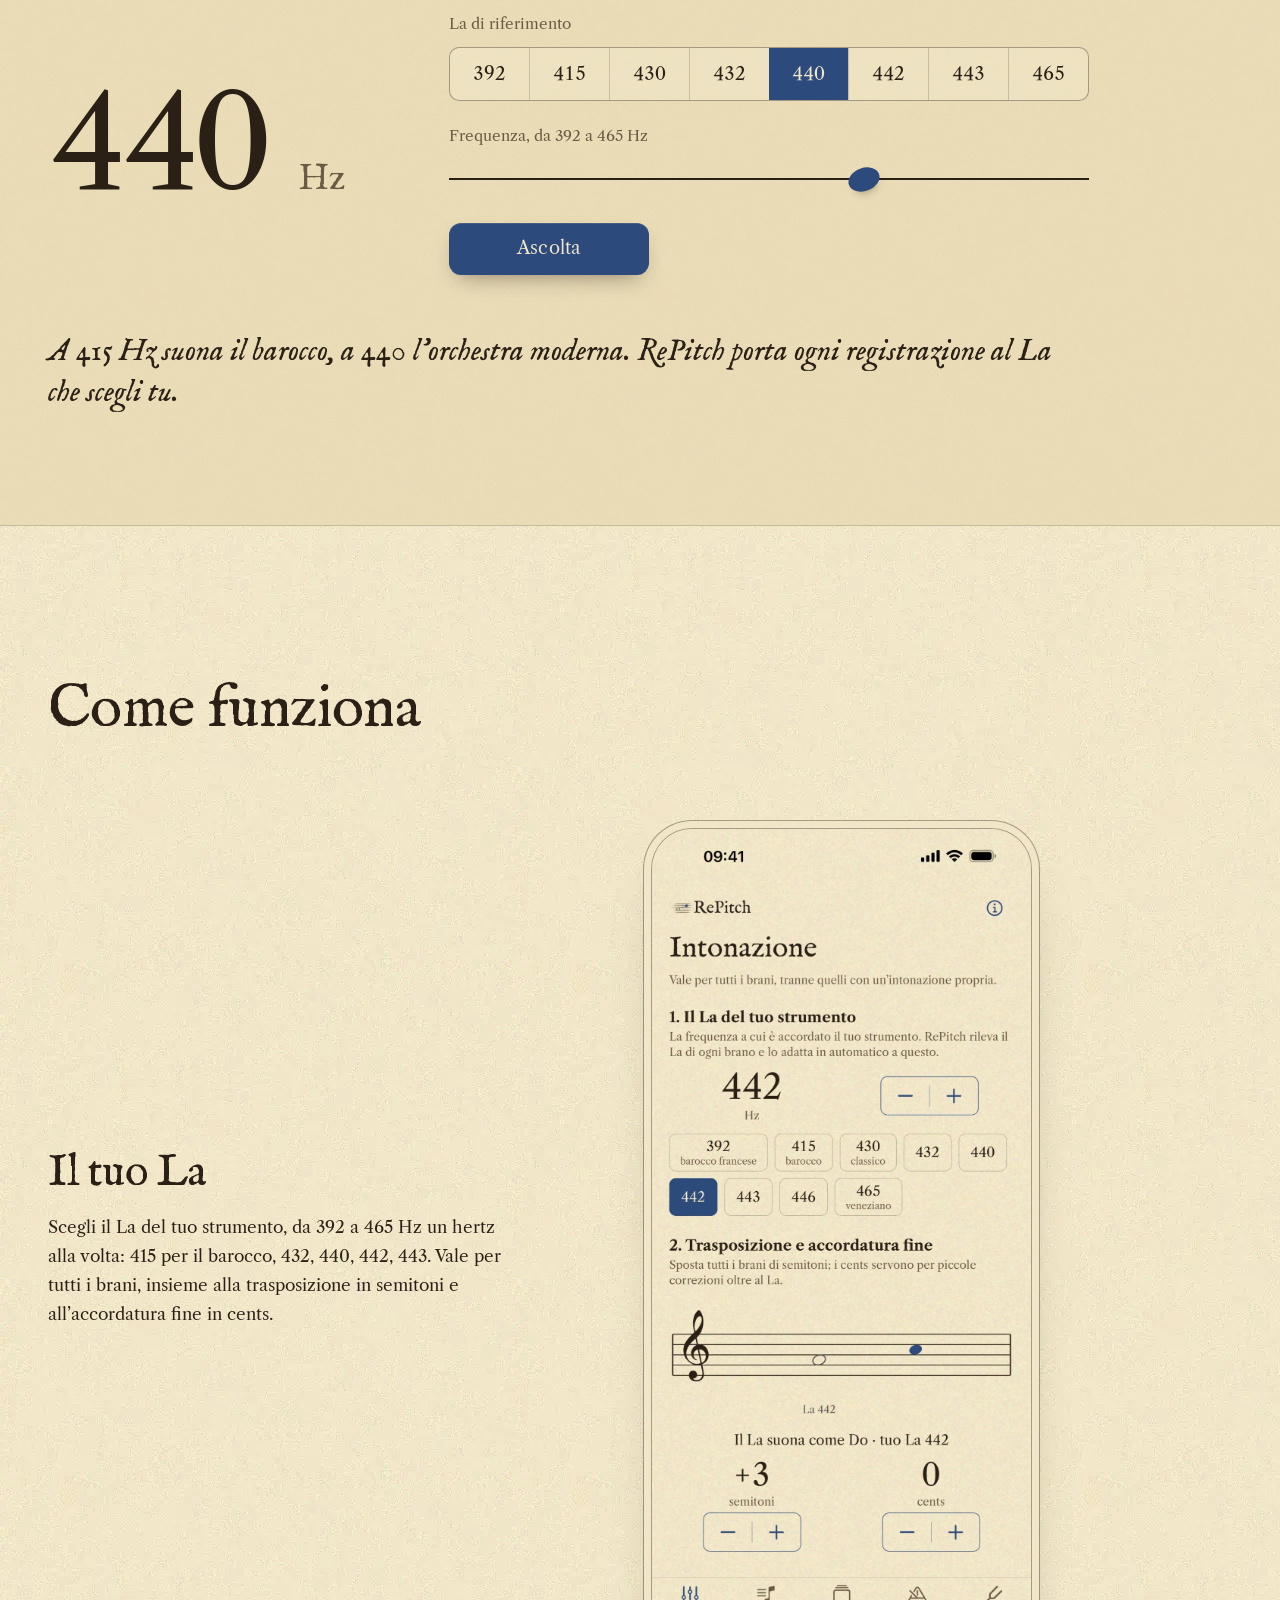
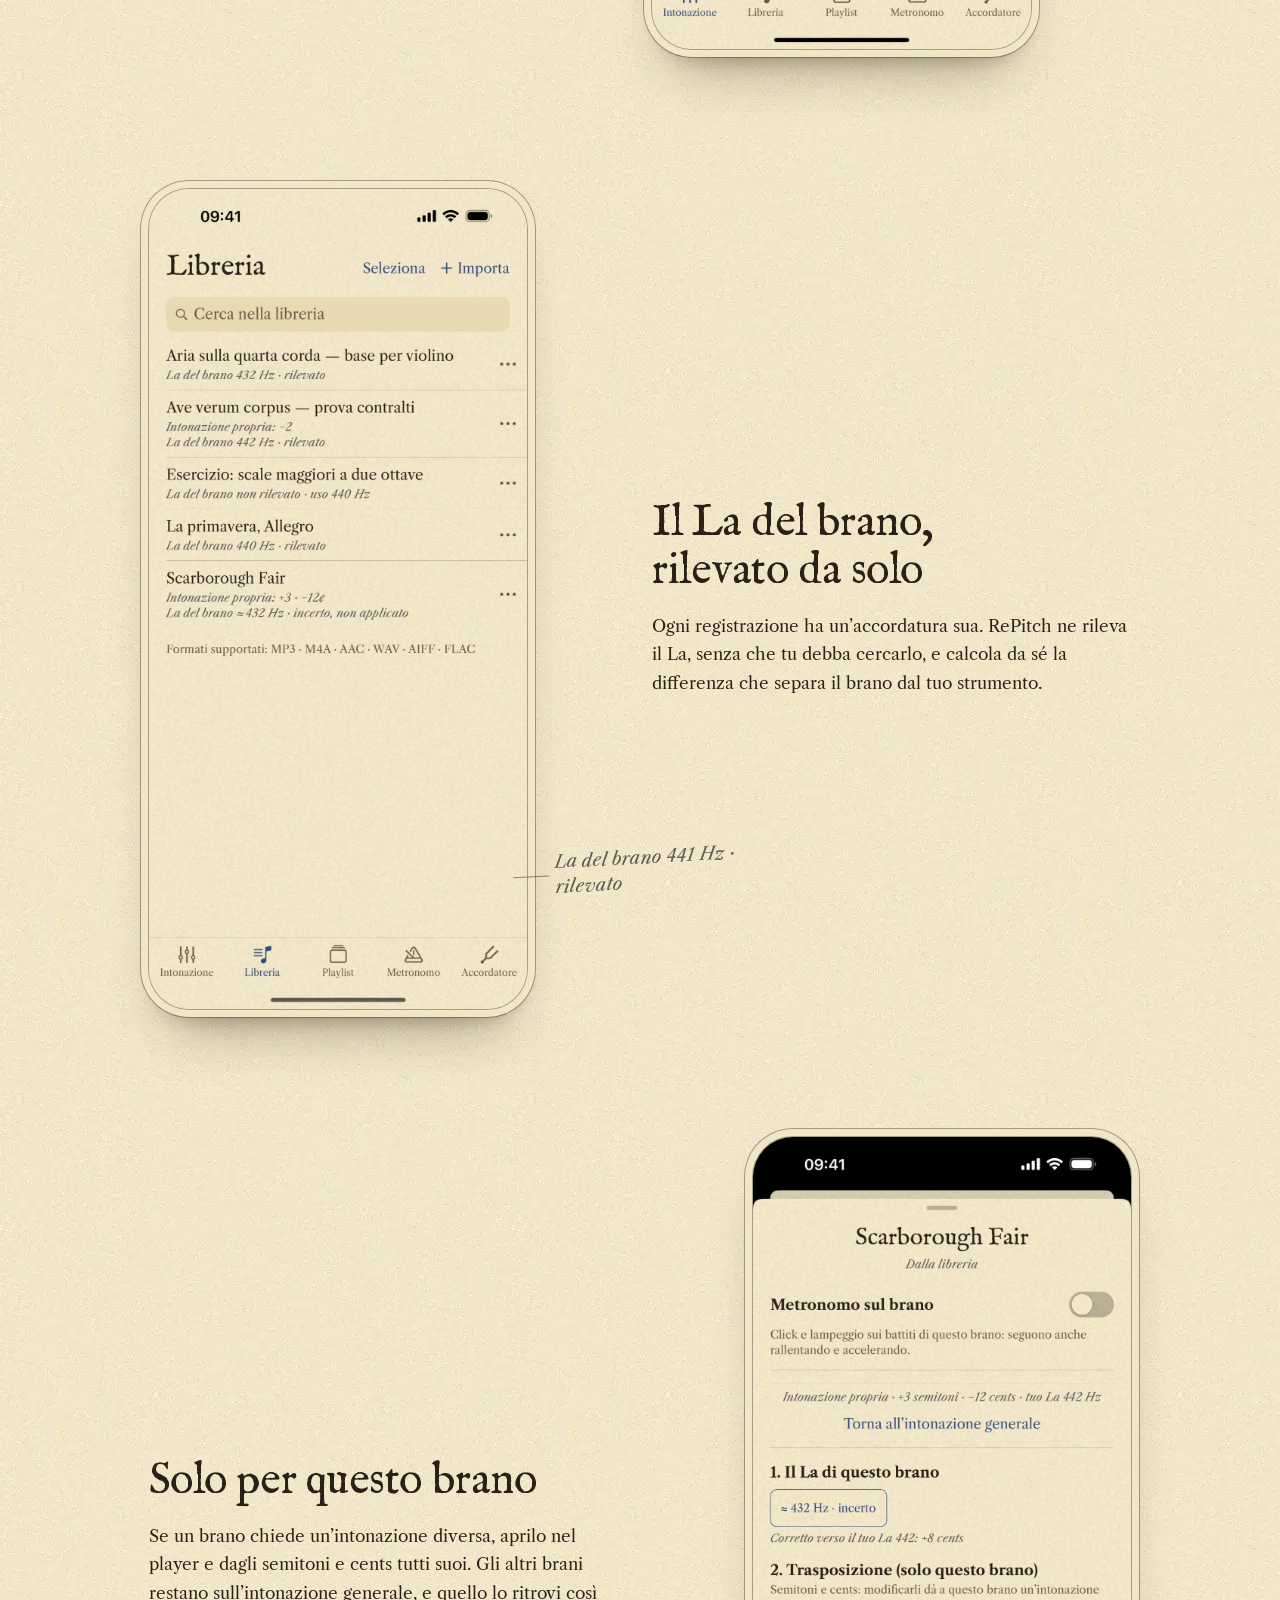
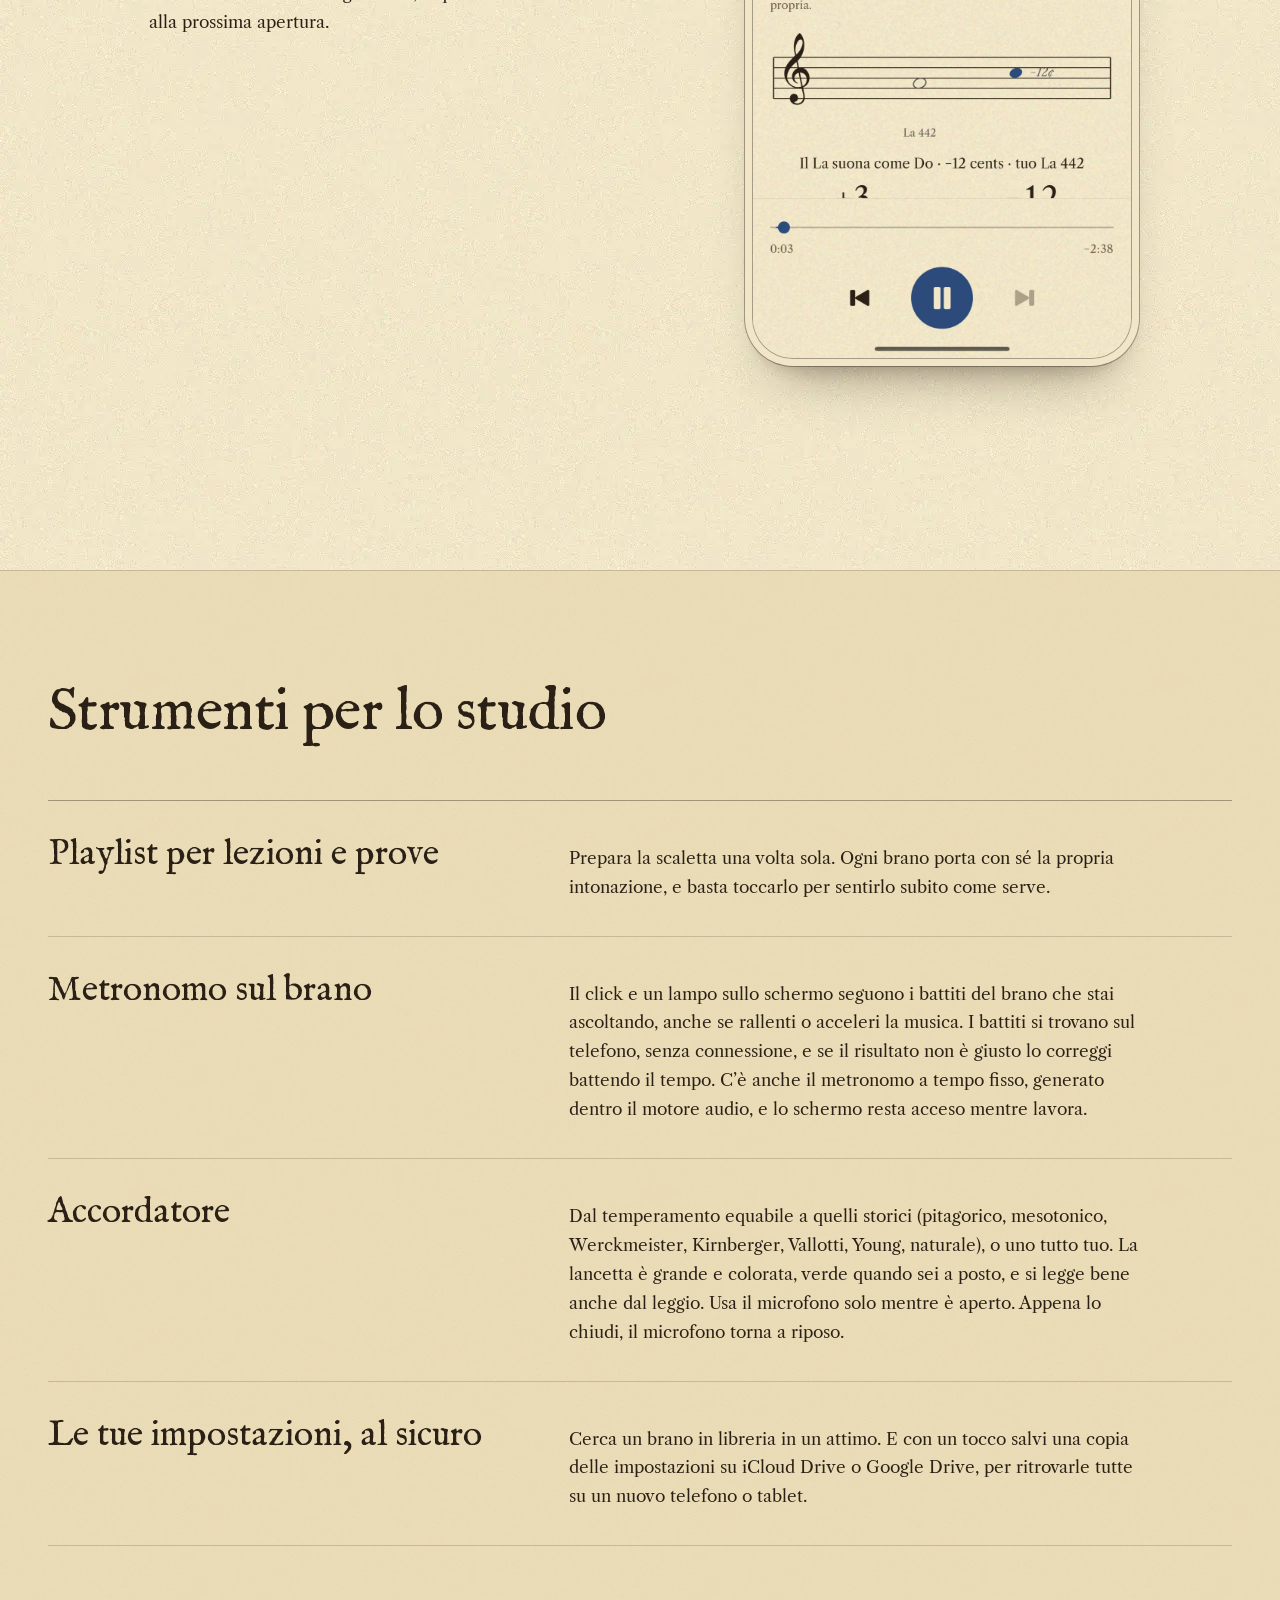
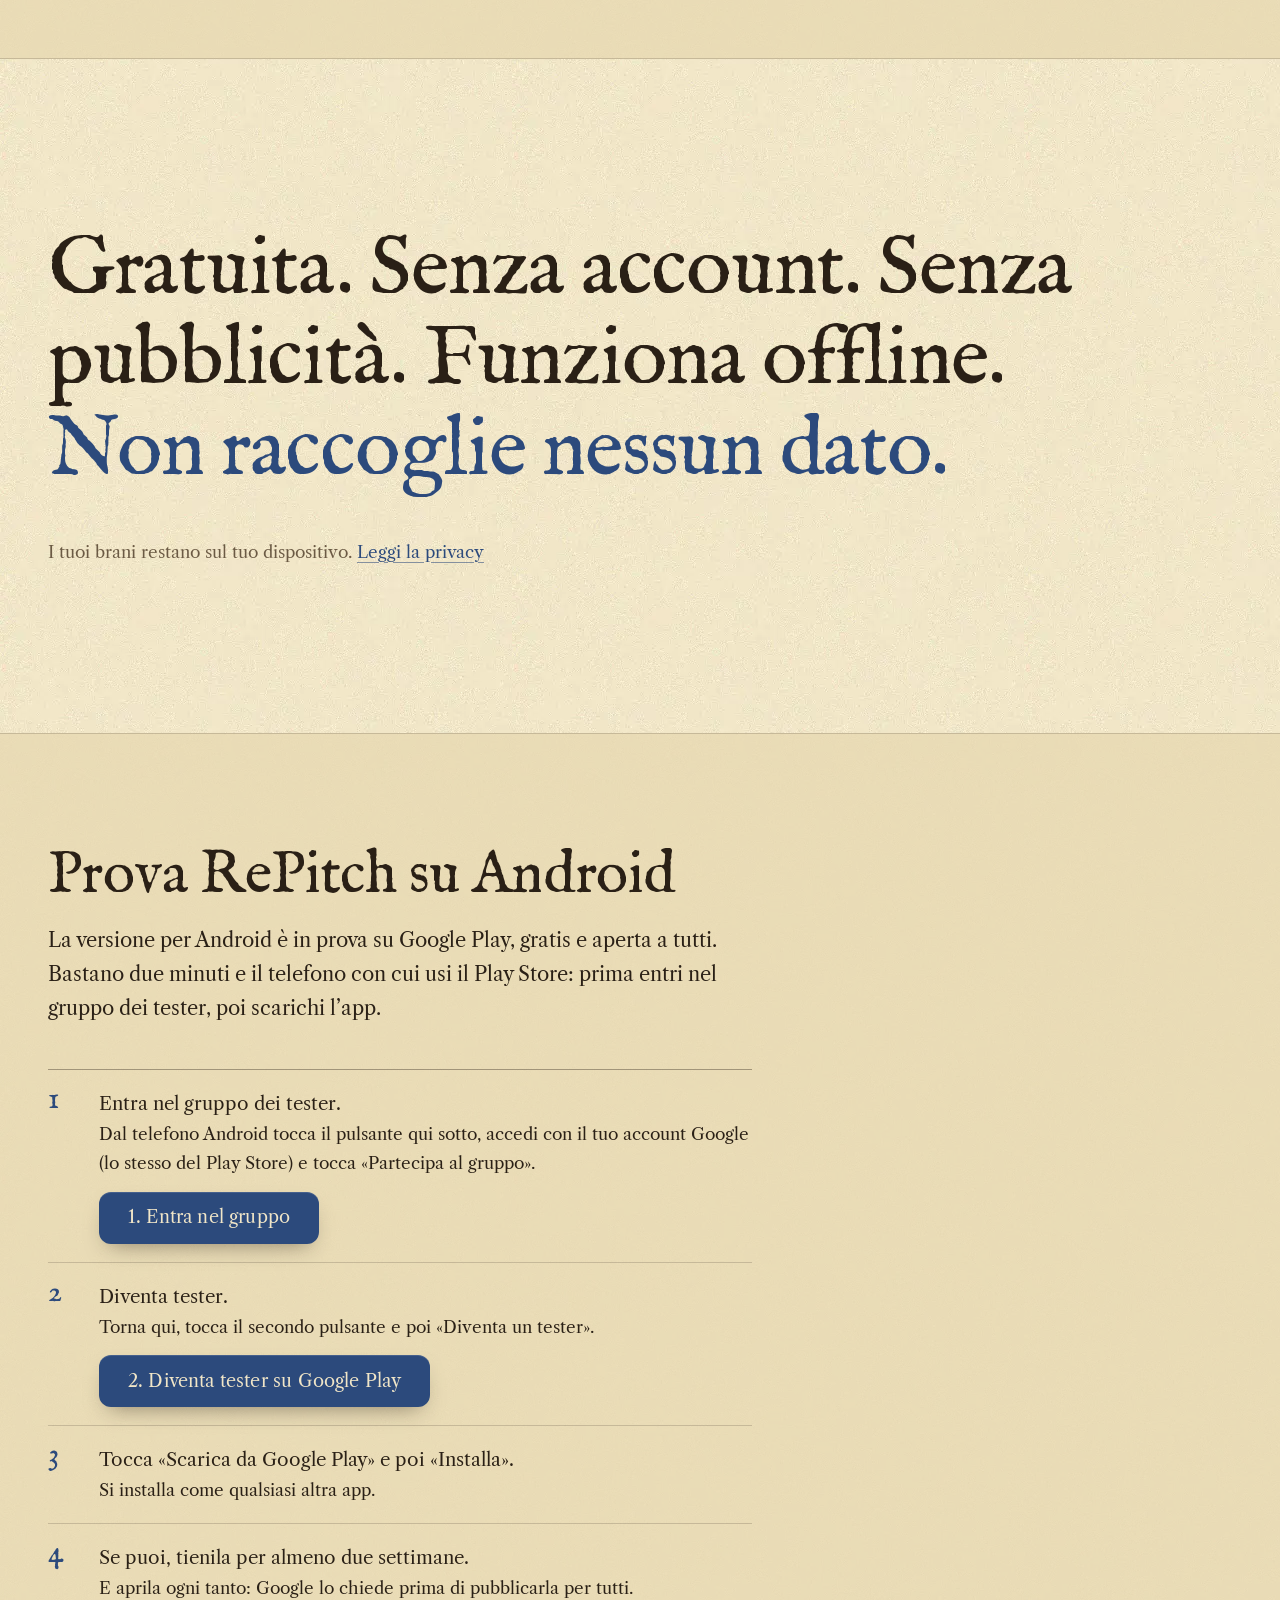
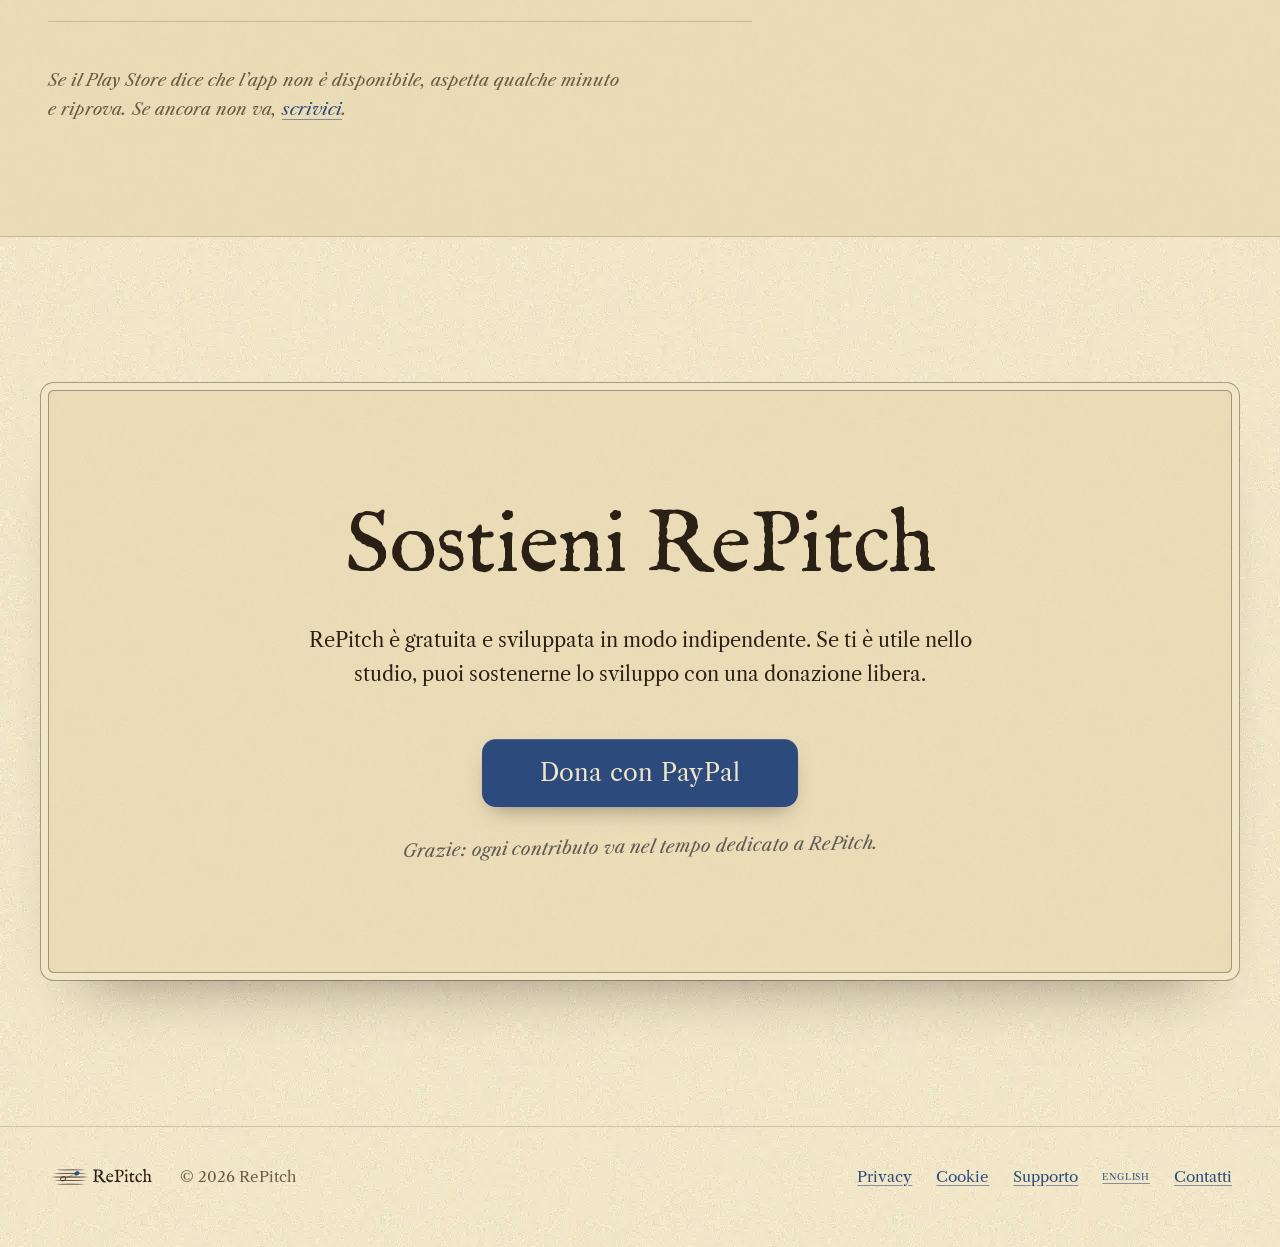
==== commit 9a2e3021: "Aggiorna sito 2026-11-03" ====
--- a/index.html
+++ b/index.html
@@ -276,6 +276,7 @@
   <p>© 2026 RePitch</p>
   <nav aria-label="Note legali e contatti">
     <a href="privacy.html">Privacy</a>
+    <button type="button" class="link-btn" data-consent-open>Cookie</button>
     <a href="support.html">Supporto</a>
     <a class="lang-switch" href="en/" lang="en" hreflang="en">English</a>
     <a href="mailto:info@re-pitch.it" data-contact>Contatti</a>
--- a/styles.css
+++ b/styles.css
@@ -61,8 +61,8 @@
 /* Superfici del browser, tematizzate */
 ::selection { background: var(--blue); color: var(--on-blue); }
 :focus-visible { outline: 2px solid var(--blue); outline-offset: 4px; border-radius: 3px; }
-a { color: var(--blue); text-decoration-line: underline; text-decoration-thickness: 1px; text-underline-offset: .22em; text-decoration-color: color-mix(in srgb, var(--blue) 55%, transparent); }
-a:hover { text-decoration-thickness: 2px; text-decoration-color: currentColor; }
+a, .link-btn { color: var(--blue); text-decoration-line: underline; text-decoration-thickness: 1px; text-underline-offset: .22em; text-decoration-color: color-mix(in srgb, var(--blue) 55%, transparent); }
+a:hover, .link-btn:hover { text-decoration-thickness: 2px; text-decoration-color: currentColor; }
 .skip { position: absolute; left: var(--gutter); top: -60px; background: var(--blue); color: var(--on-blue); padding: .6em 1em; z-index: 10; text-decoration: none; }
 .skip:focus { top: 12px; }
 
@@ -272,3 +272,21 @@
   .actions > * { width: 100%; }
   .badge { align-items: flex-start; }
 }
+
+/* --- Consenso cookie ------------------------------------------------------------------------------------------- */
+.link-btn { background: none; border: 0; padding: 0; font: inherit; cursor: pointer; }
+.consent {
+  position: fixed; inset-inline: var(--gutter); bottom: var(--gutter); z-index: 20;
+  max-width: 560px; margin-left: auto; padding: 18px 20px;
+  background: var(--plate); color: var(--ink); border: 1px solid var(--rule); border-radius: 14px;
+  box-shadow: 0 18px 40px -18px var(--shadow); font-size: .98rem; line-height: 1.5;
+  animation: consent-in .45s var(--ease) both;
+}
+@keyframes consent-in { from { opacity: 0; transform: translateY(12px); } to { opacity: 1; transform: none; } }
+@media (prefers-reduced-motion: reduce) { .consent { animation: none; } }
+.consent-actions { display: flex; flex-wrap: wrap; gap: 10px; margin-top: 14px; }
+.consent-actions .btn { flex: 1 1 0; min-height: 48px; padding-inline: 1em; border: 1px solid var(--blue); }
+.consent-actions .btn-solid:hover { text-decoration: none; }
+.consent-decline { background: transparent; color: var(--ink); border-color: var(--ink) !important; }
+.consent-decline:hover { border-color: var(--blue) !important; color: var(--blue); }
+.consent-decline:focus-visible { outline: 2px solid var(--blue); outline-offset: 2px; }
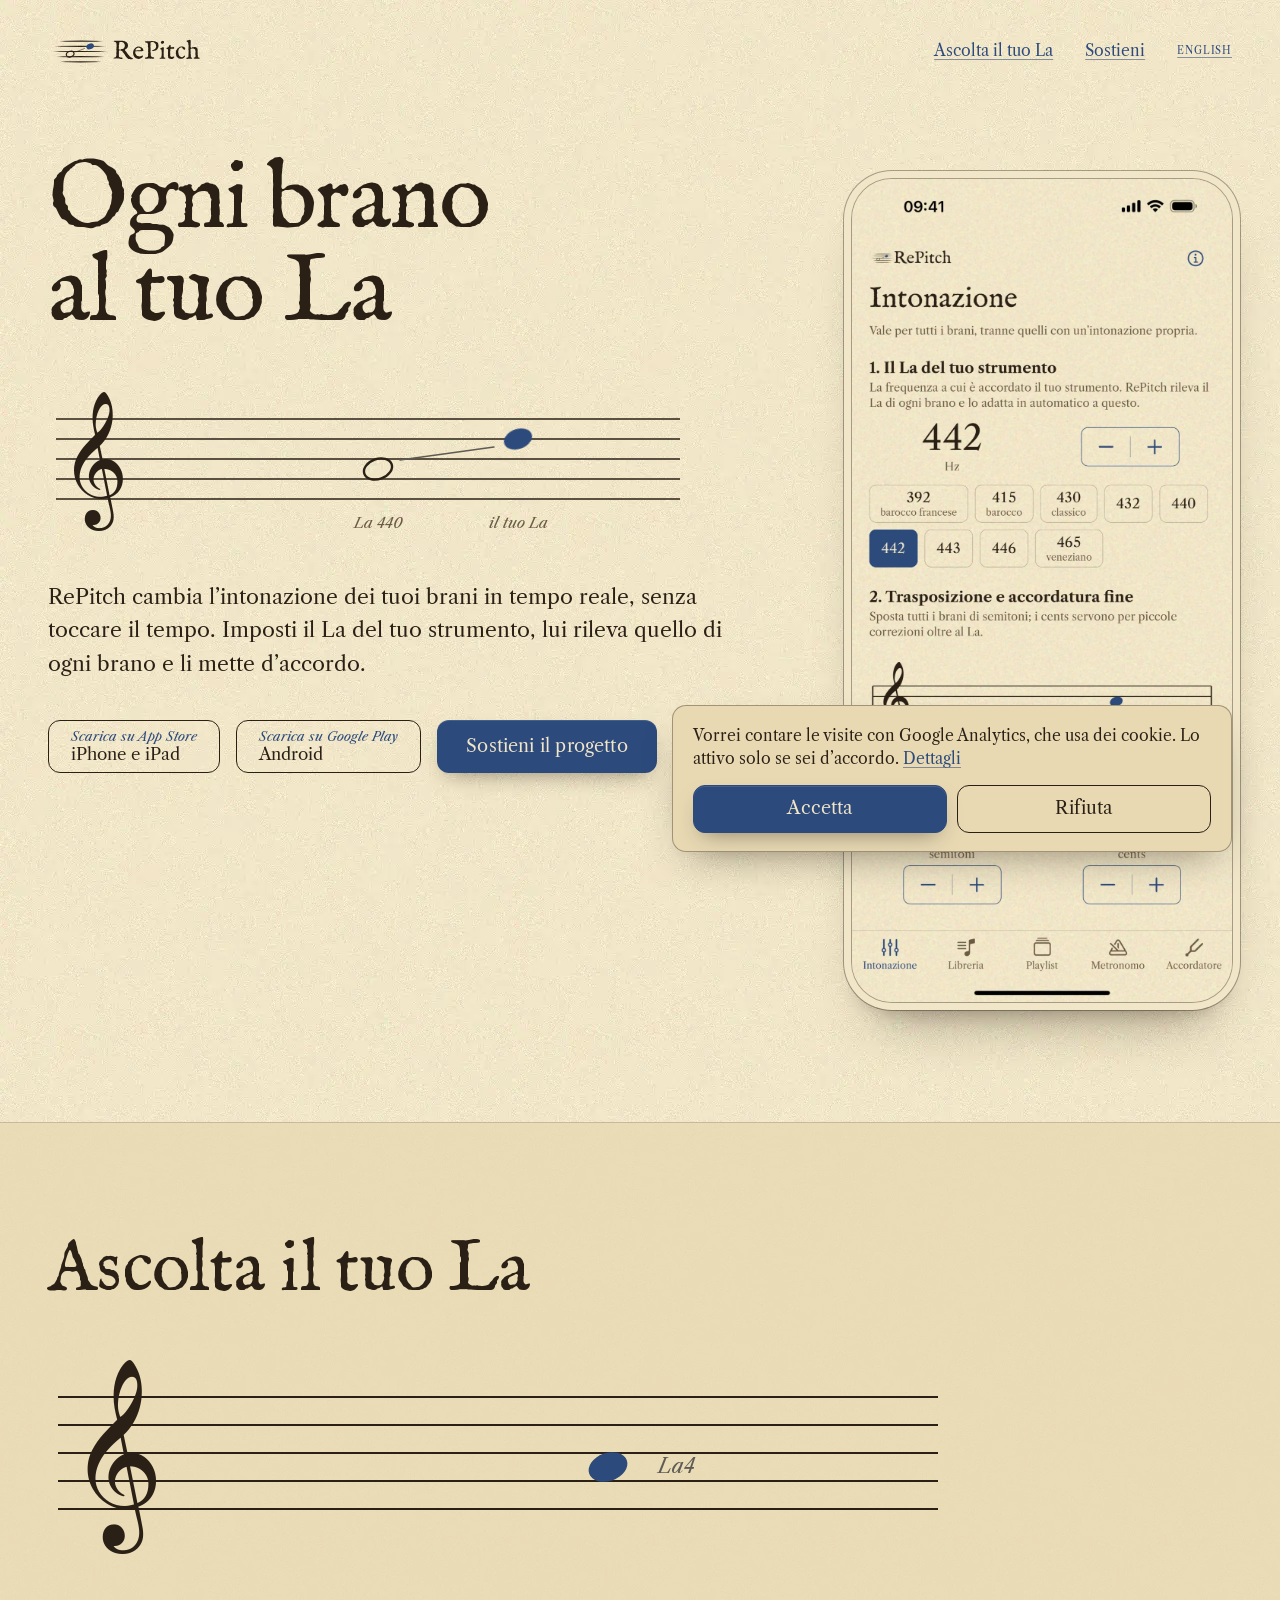
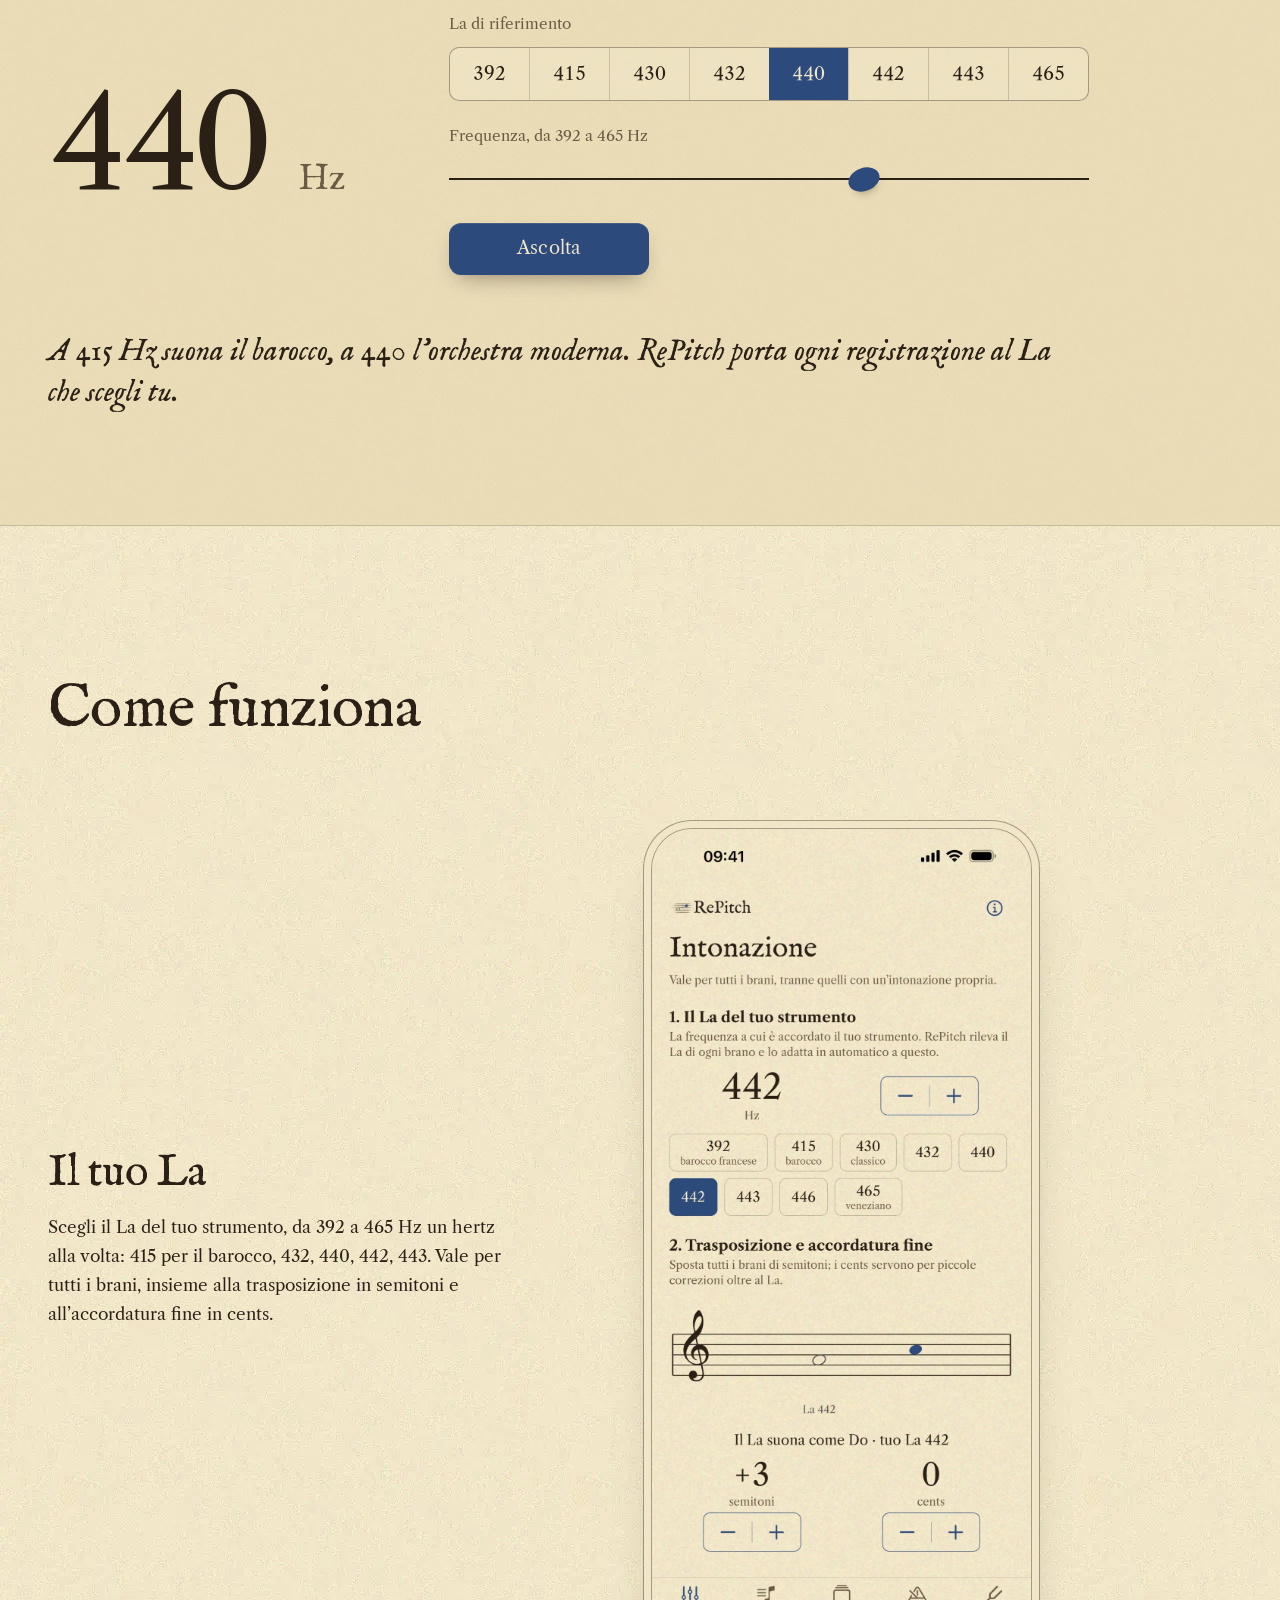
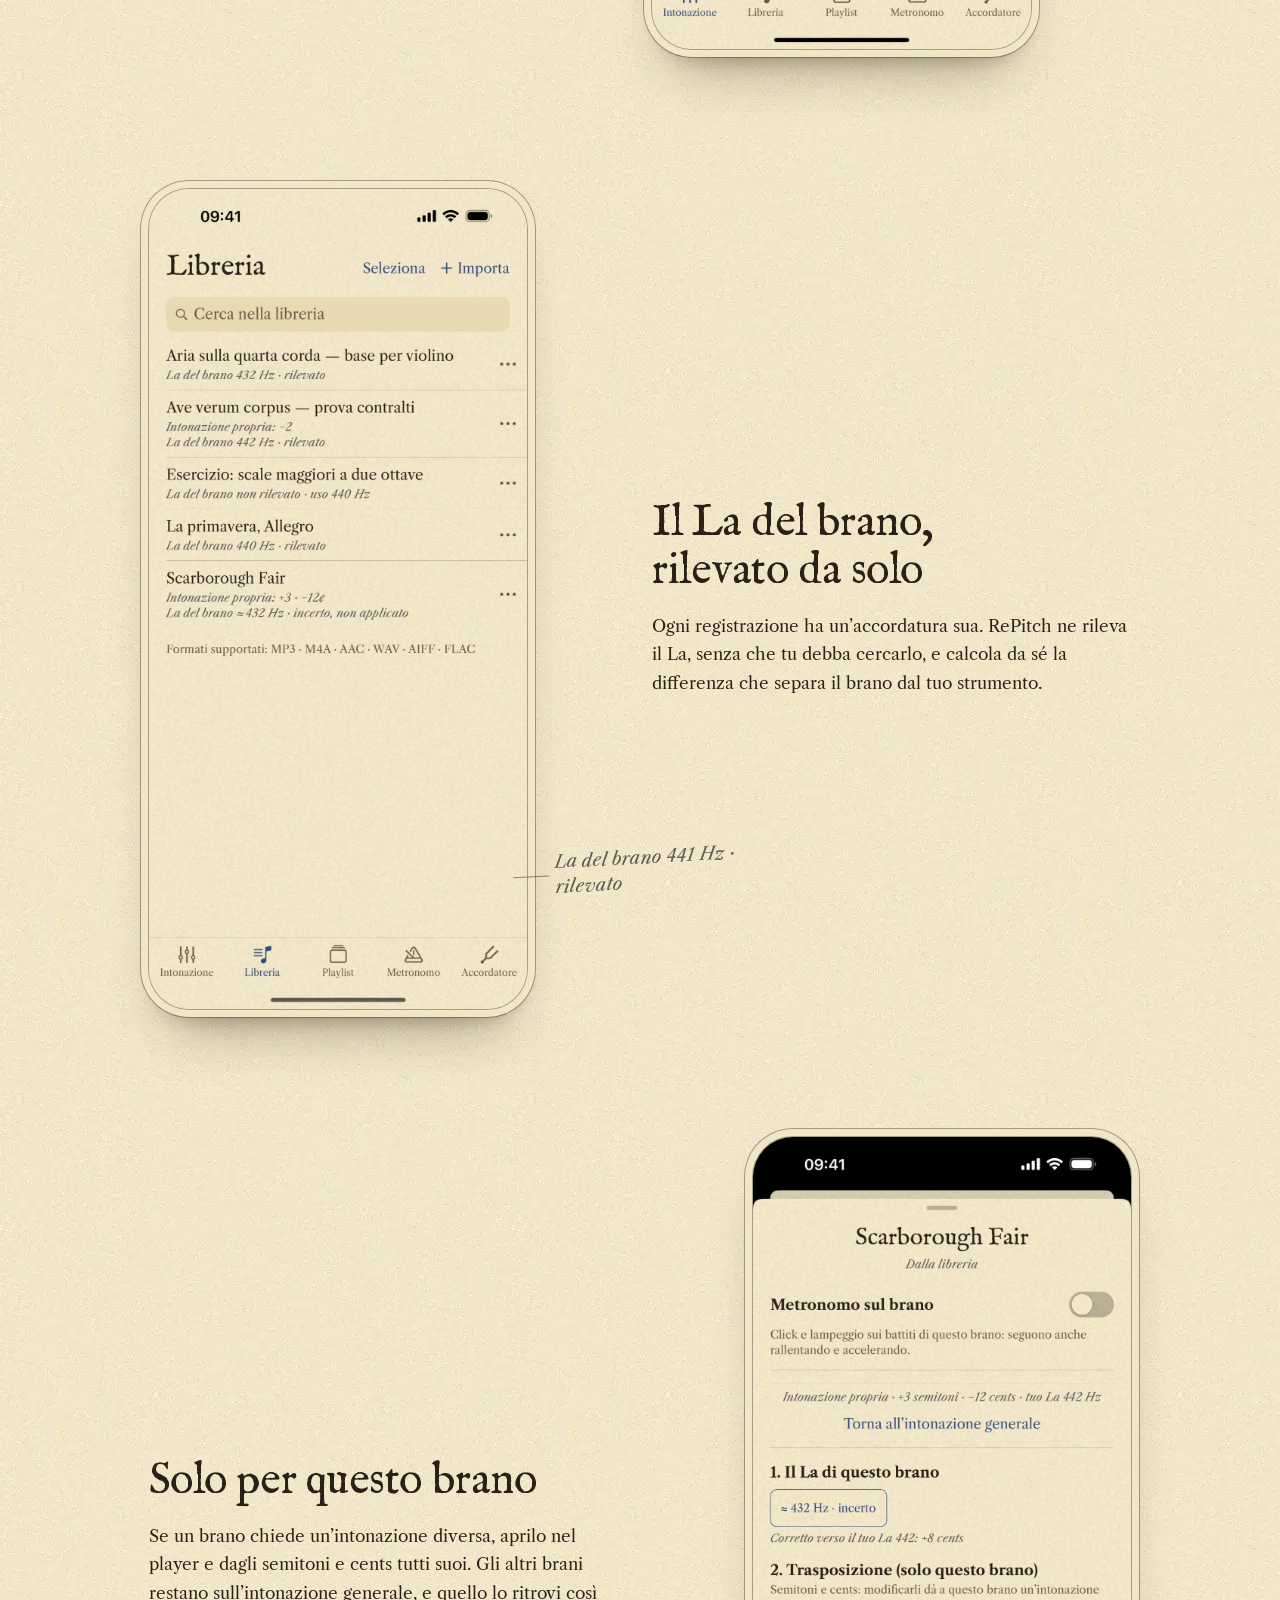
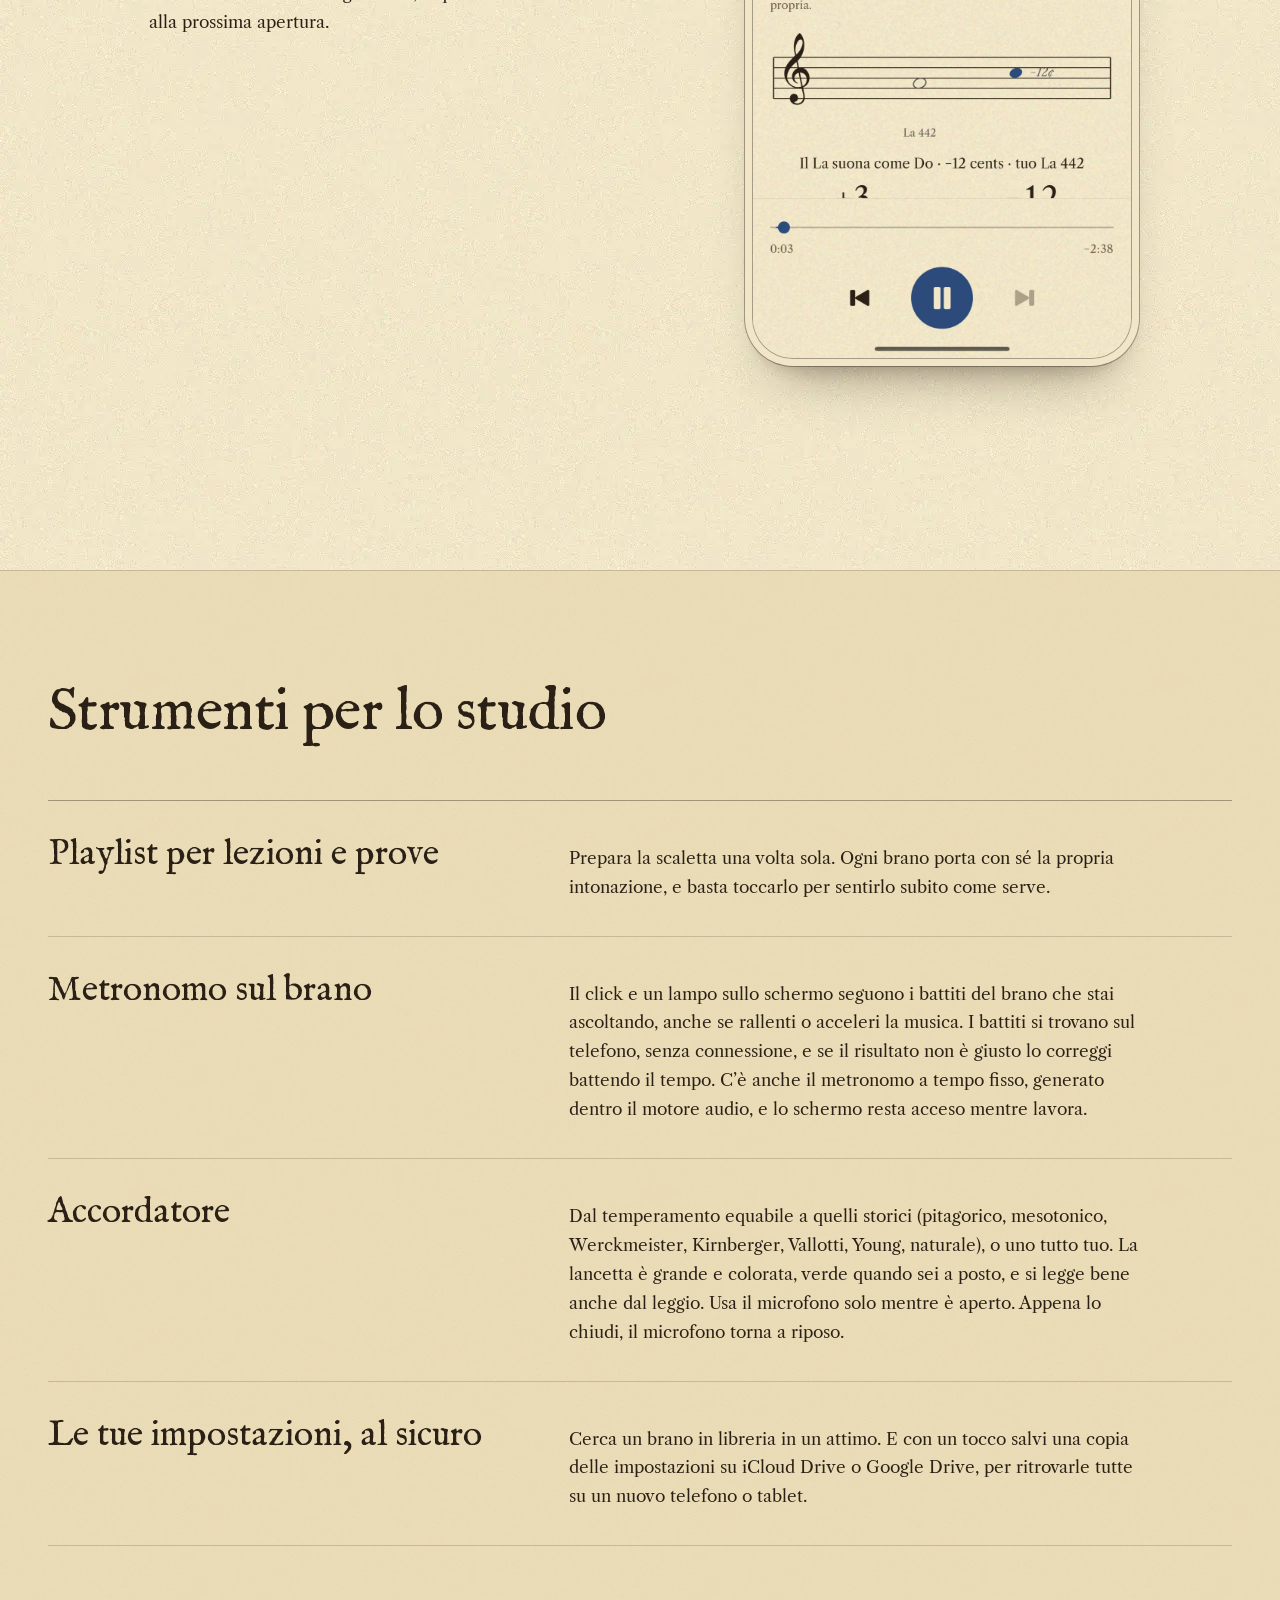
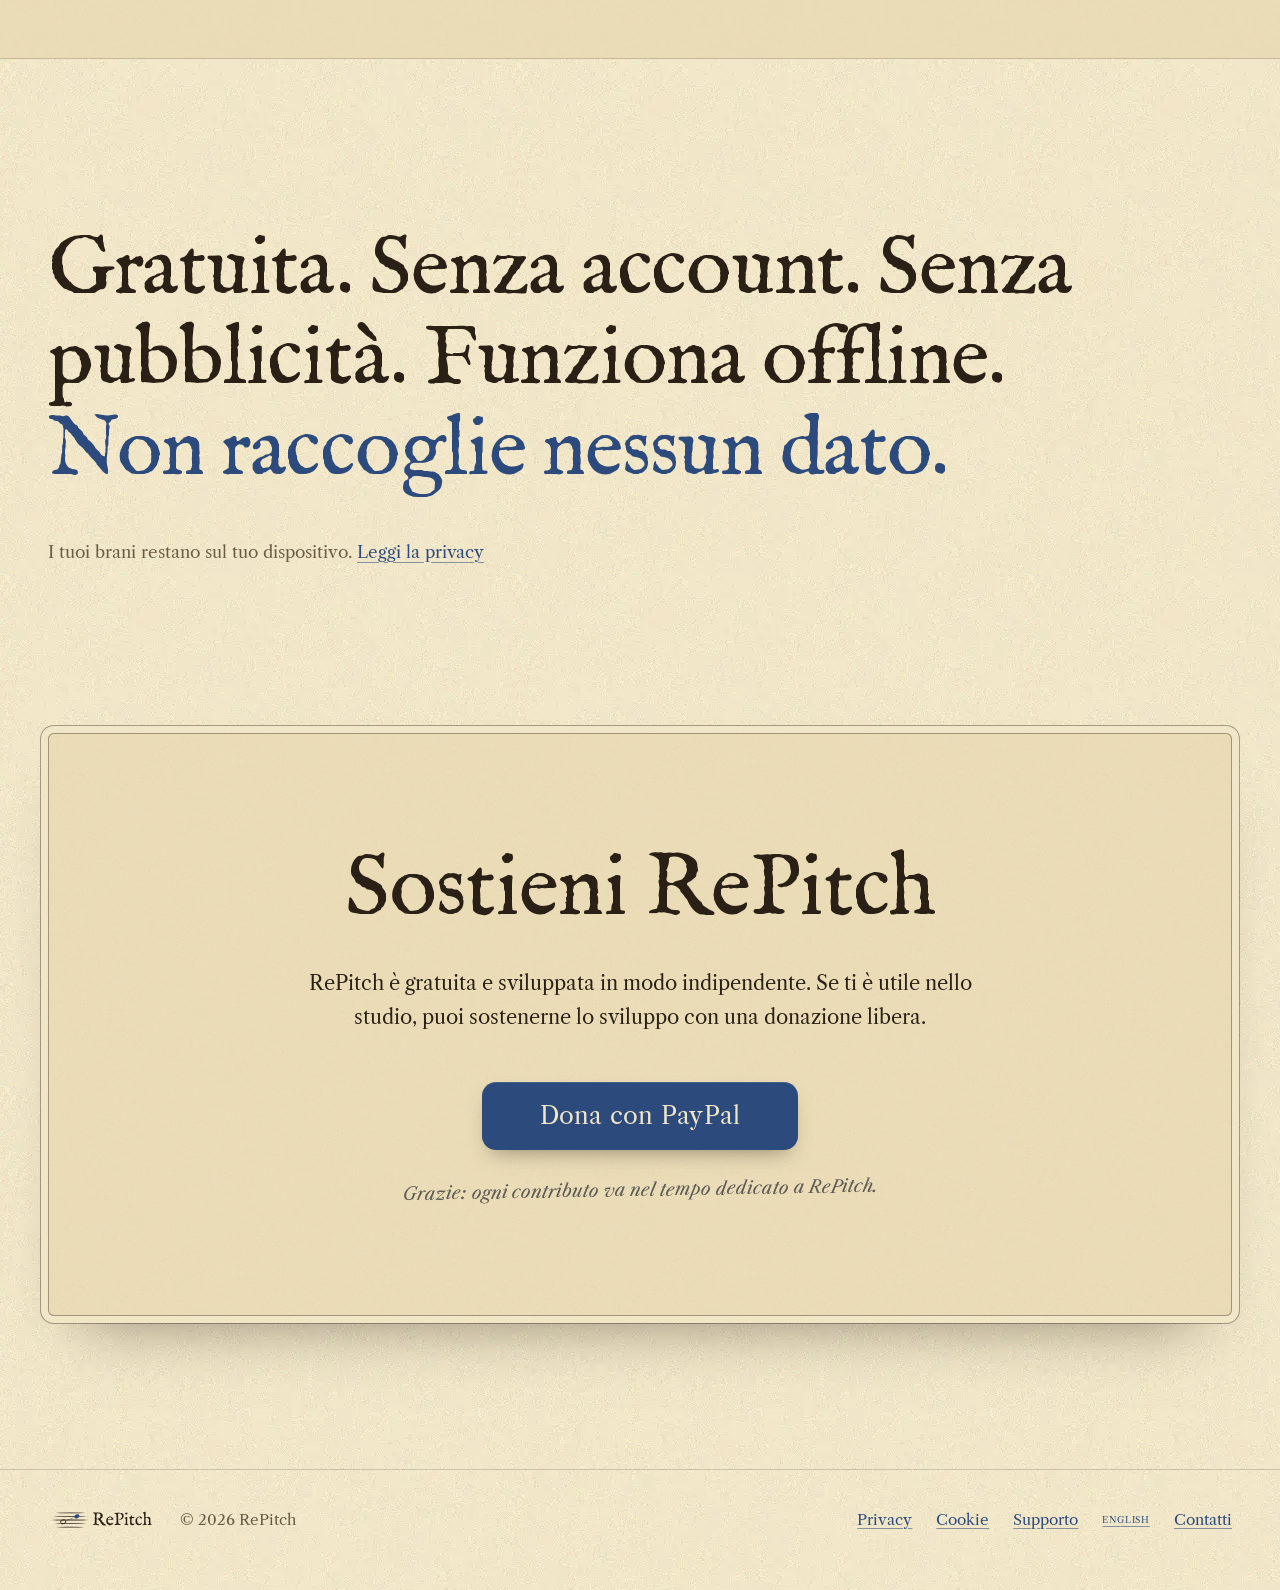
==== commit e9ec0952: "L'app Android è pubblicata sul Play Store: sostituito il link beta e rimossa la sezione beta testing" ====
--- a/index.html
+++ b/index.html
@@ -4,7 +4,7 @@
 <meta charset="utf-8">
 <meta name="viewport" content="width=device-width, initial-scale=1">
 <title>RePitch — Ogni brano al tuo La</title>
-<meta name="description" content="RePitch cambia l’intonazione dei tuoi brani in tempo reale, senza toccare il tempo. App per iPhone e iPad, gratuita e senza account. Su Android in prova aperta a tutti.">
+<meta name="description" content="RePitch cambia l’intonazione dei tuoi brani in tempo reale, senza toccare il tempo. App per iPhone, iPad e Android, gratuita e senza account.">
 <meta name="theme-color" content="#F1E6C8" media="(prefers-color-scheme: light)">
 <meta name="theme-color" content="#1B1510" media="(prefers-color-scheme: dark)">
 <meta name="color-scheme" content="light dark">
@@ -17,7 +17,7 @@
 <meta property="og:locale:alternate" content="en_GB">
 <meta property="og:url" content="https://re-pitch.it/">
 <meta property="og:title" content="RePitch — Ogni brano al tuo La">
-<meta property="og:description" content="Cambia l’intonazione dei tuoi brani in tempo reale, senza toccare il tempo. Gratis su App Store, su Android in prova aperta a tutti.">
+<meta property="og:description" content="Cambia l’intonazione dei tuoi brani in tempo reale, senza toccare il tempo. Gratis su App Store e Google Play.">
 <meta property="og:image" content="https://re-pitch.it/assets/social/og-image.jpg">
 <meta property="og:image:secure_url" content="https://re-pitch.it/assets/social/og-image.jpg">
 <meta property="og:image:type" content="image/jpeg">
@@ -26,7 +26,7 @@
 <meta property="og:image:alt" content="Ogni brano al tuo La — RePitch, l’app che cambia l’intonazione dei tuoi brani">
 <meta name="twitter:card" content="summary_large_image">
 <meta name="twitter:title" content="RePitch — Ogni brano al tuo La">
-<meta name="twitter:description" content="Cambia l’intonazione dei tuoi brani in tempo reale, senza toccare il tempo. Gratis su App Store, su Android in prova aperta a tutti.">
+<meta name="twitter:description" content="Cambia l’intonazione dei tuoi brani in tempo reale, senza toccare il tempo. Gratis su App Store e Google Play.">
 <meta name="twitter:image" content="https://re-pitch.it/assets/social/og-image.jpg">
 <meta name="twitter:image:alt" content="Ogni brano al tuo La — RePitch, l’app che cambia l’intonazione dei tuoi brani">
 
@@ -86,8 +86,8 @@
         <span class="badge-small">Scarica su App Store</span>
         <span class="badge-big">iPhone e iPad</span>
       </a>
-      <a class="badge badge-link" href="#android">
-        <span class="badge-small">In prova, aperta a tutti</span>
+      <a class="badge badge-link" href="https://play.google.com/store/apps/details?id=it.repitch.RePitch" rel="noopener">
+        <span class="badge-small">Scarica su Google Play</span>
         <span class="badge-big">Android</span>
       </a>
       <a class="btn btn-solid" href="https://paypal.me/matteofrige459" data-donate rel="noopener">Sostieni il progetto</a>
@@ -237,24 +237,7 @@
   <p class="respect-small">I tuoi brani restano sul tuo dispositivo. <a href="privacy.html">Leggi la privacy</a></p>
 </section>
 
-<!-- 6. Android -->
-<section id="android" class="beta band" aria-labelledby="t-android">
-  <div class="wrap">
-    <h2 id="t-android" class="section-title">Prova RePitch su Android</h2>
-    <p class="beta-lead">La versione per Android è in prova su Google Play, gratis e aperta a tutti. Bastano due minuti e il telefono con cui usi il Play Store: prima entri nel gruppo dei tester, poi scarichi l’app.</p>
-    <ol class="beta-steps">
-      <li><strong>Entra nel gruppo dei tester.</strong> Dal telefono Android tocca il pulsante qui sotto, accedi con il tuo account Google (lo stesso del Play Store) e tocca «Partecipa al gruppo».
-        <a class="btn btn-solid" href="https://groups.google.com/g/re-pitch" rel="noopener">1. Entra nel gruppo</a></li>
-      <li><strong>Diventa tester.</strong> Torna qui, tocca il secondo pulsante e poi «Diventa un tester».
-        <a class="btn btn-solid" href="https://play.google.com/apps/testing/it.repitch.RePitch" rel="noopener">2. Diventa tester su Google Play</a></li>
-      <li><strong>Tocca «Scarica da Google Play» e poi «Installa».</strong> Si installa come qualsiasi altra app.</li>
-      <li><strong>Se puoi, tienila per almeno due settimane.</strong> E aprila ogni tanto: Google lo chiede prima di pubblicarla per tutti.</li>
-    </ol>
-    <p class="beta-note">Se il Play Store dice che l’app non è disponibile, aspetta qualche minuto e riprova. Se ancora non va, <a href="mailto:info@re-pitch.it" data-contact>scrivici</a>.</p>
-  </div>
-</section>
-
-<!-- 7. Sostieni -->
+<!-- 6. Sostieni -->
 <section id="sostieni" class="support wrap" aria-labelledby="t-sostieni">
   <div class="plaque">
     <h2 id="t-sostieni">Sostieni RePitch</h2>
--- a/styles.css
+++ b/styles.css
@@ -226,17 +226,6 @@
 .respect-big span { color: var(--blue); }
 .respect-small { margin-top: clamp(24px, 4vw, 40px); color: var(--sepia); }
 
-/* --- Android in prova --------------------------------------------------------------------------------------- */
-.beta { padding-block: clamp(56px, 9vw, 112px); margin-bottom: clamp(72px, 12vw, 160px); }
-.beta-lead { max-width: 34em; margin-top: 16px; font-size: clamp(1.125rem, 2.2vw, 1.25rem); }
-.beta-steps { list-style: none; counter-reset: passo; margin: clamp(28px, 4vw, 44px) 0; padding: 0; border-top: 1px solid var(--rule); max-width: 44rem; }
-.beta-steps li { counter-increment: passo; position: relative; padding: 18px 0 18px 3em; border-bottom: 1px solid var(--rule-soft); }
-.beta-steps li::before { content: counter(passo); position: absolute; left: 0; top: 14px; font-family: var(--fell); font-size: 2rem; line-height: 1; font-variant-numeric: lining-nums; color: var(--blue); }
-.beta-steps strong { display: block; font-weight: 400; font-size: 1.1em; color: var(--ink); }
-.beta-steps .btn { display: flex; width: fit-content; margin-top: 14px; }
-.beta-note { margin-top: 20px; max-width: 34em; font-style: italic; color: var(--sepia); }
-@media (max-width: 420px) { .beta-steps .btn { width: 100%; padding-inline: 1em; } }
-
 /* --- Sostieni ----------------------------------------------------------------------------------------- */
 .support { padding-block: 0 clamp(72px, 12vw, 160px); }
 .plaque {
